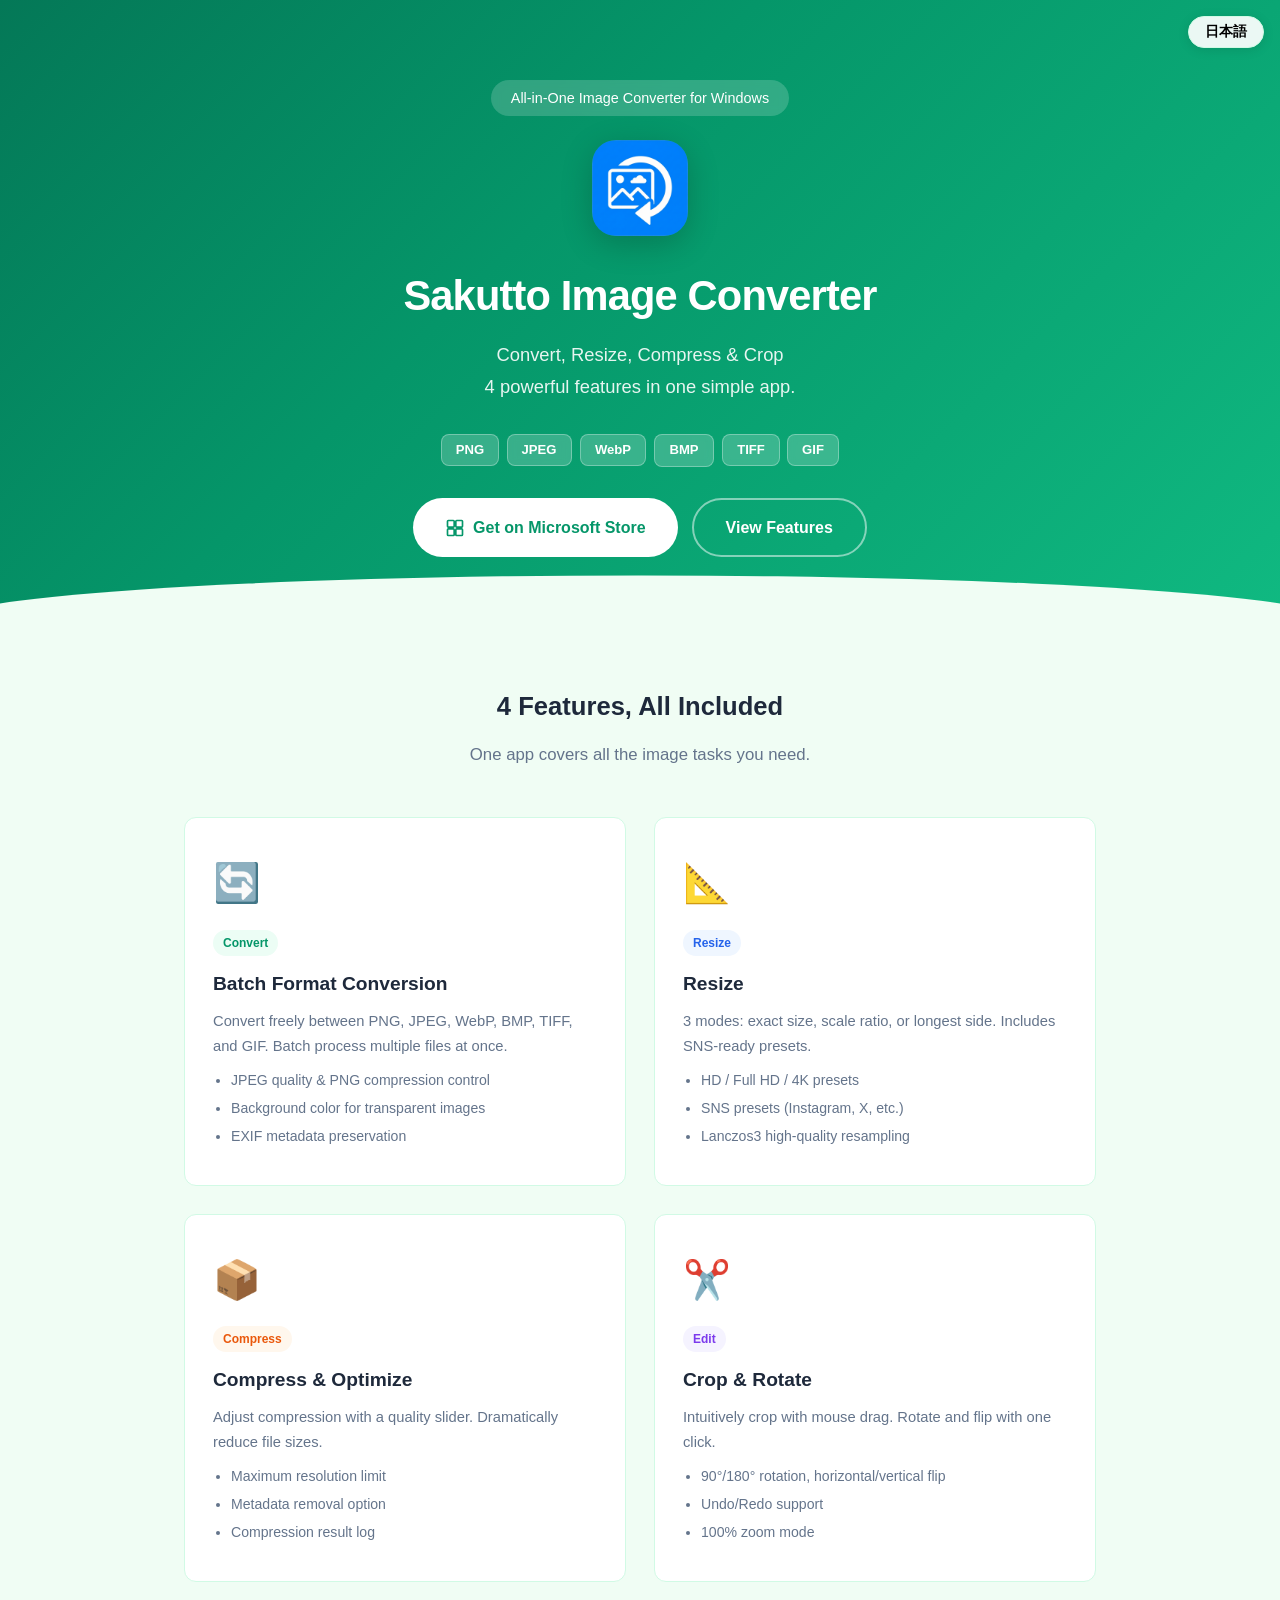
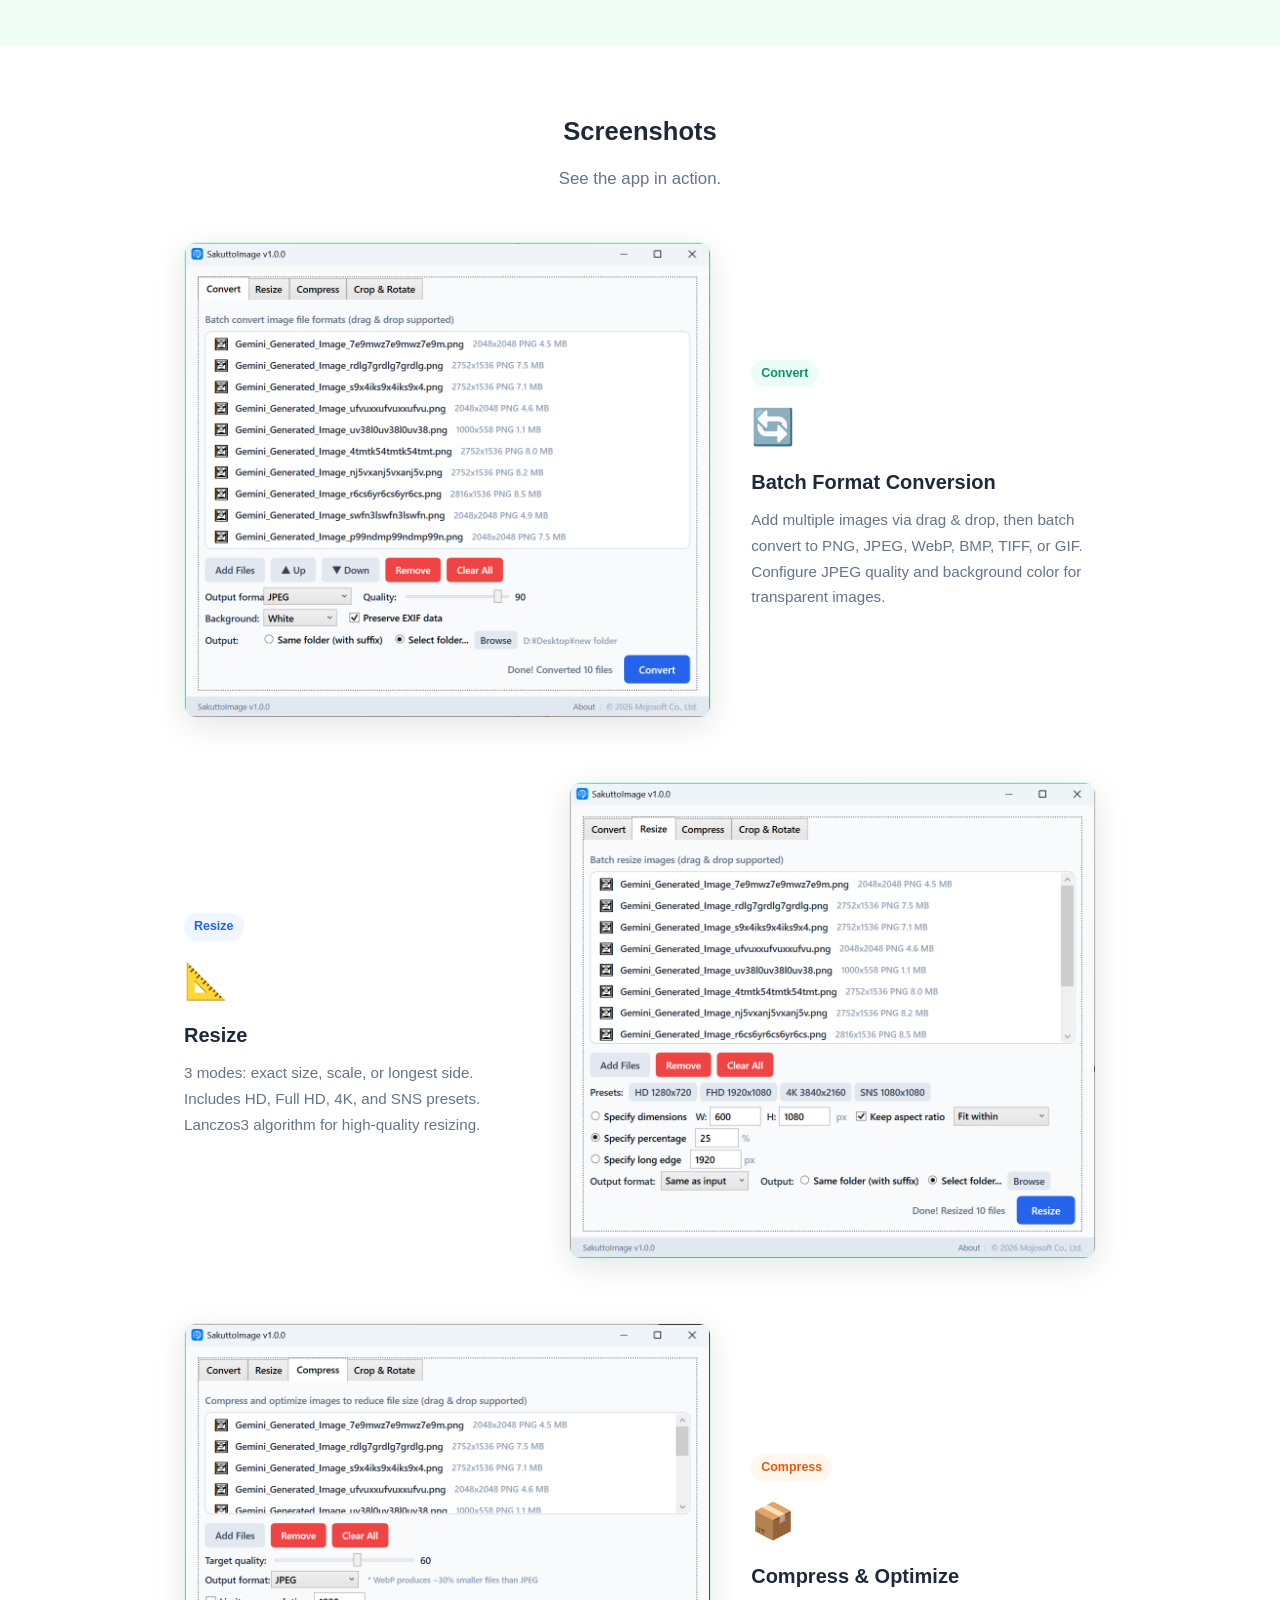
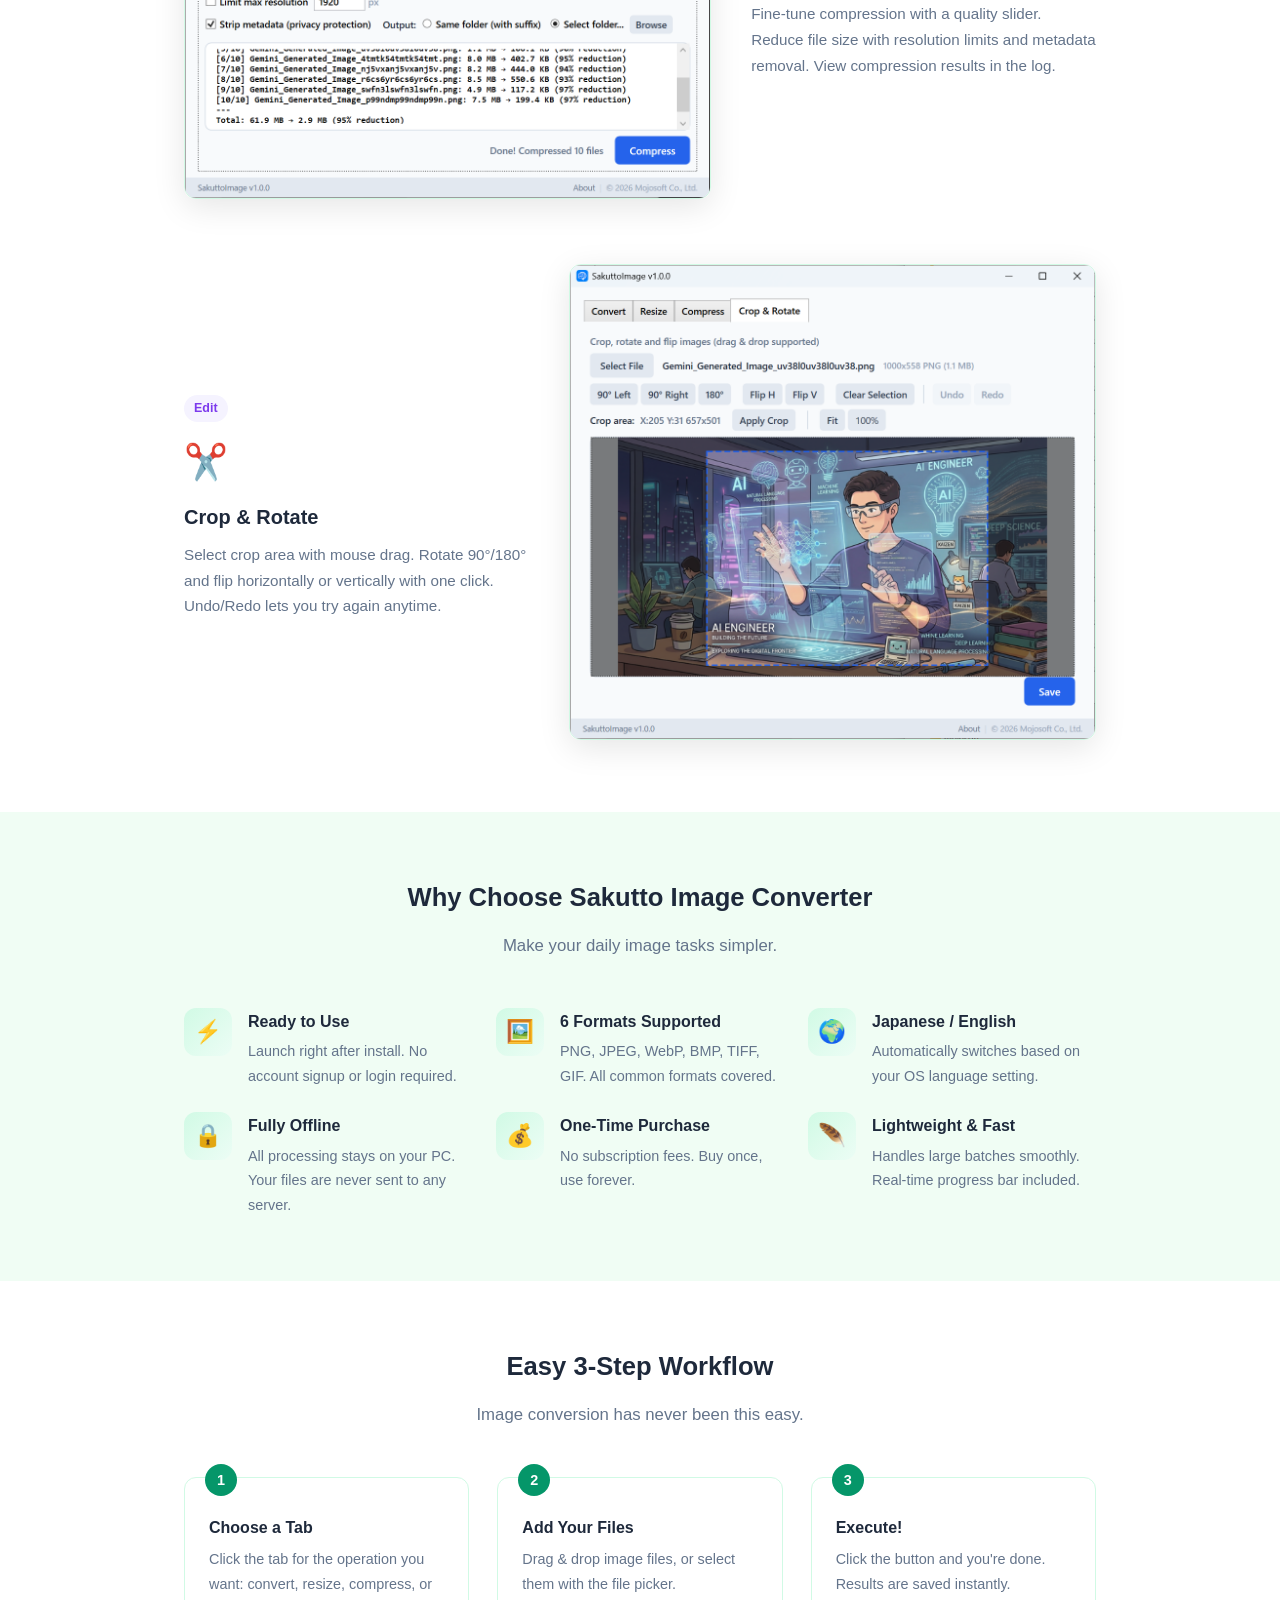
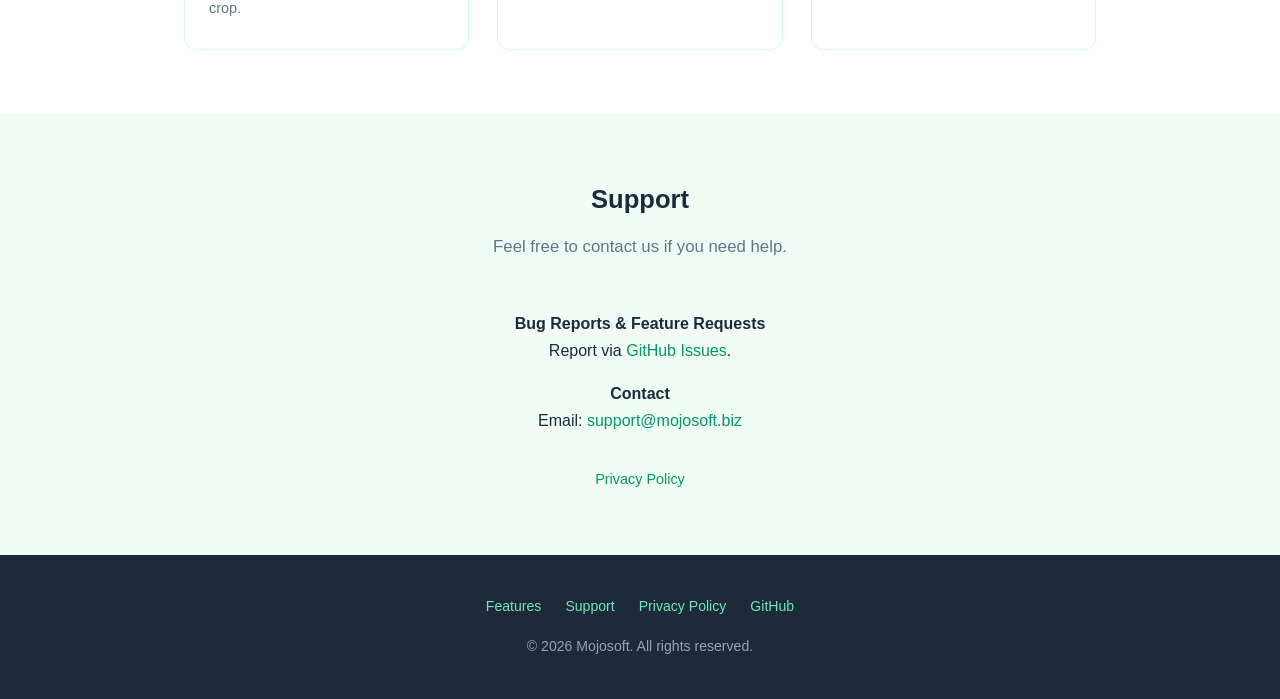
==== index.html @ 3c43a55e "Add English screenshots and language-specific image switching Screenshots now switch between Japanes" ====
<!DOCTYPE html>
<html lang="ja">
<head>
<meta charset="UTF-8">
<meta name="viewport" content="width=device-width, initial-scale=1.0">
<title>さくっと画像変換 - 一括変換・リサイズ・圧縮・切り抜き</title>
<meta name="description" content="画像の一括フォーマット変換・リサイズ・圧縮最適化・切り抜き回転。4つの機能をひとつに。Windows用の画像変換ツール。">
<style>
*{margin:0;padding:0;box-sizing:border-box}
:root{--primary:#059669;--primary-dark:#047857;--accent:#F59E0B;--bg:#F0FDF4;--card:#FFFFFF;--text:#1E293B;--muted:#64748B;--border:#D1FAE5;--radius:12px}
body{font-family:"Segoe UI","Meiryo","Hiragino Sans",sans-serif;background:var(--bg);color:var(--text);line-height:1.7}
a{color:var(--primary);text-decoration:none}
a:hover{text-decoration:underline}

/* Language toggle */
.lang-toggle{position:fixed;top:16px;right:16px;z-index:1000;background:rgba(255,255,255,.92);border:1px solid var(--border);border-radius:999px;padding:6px 16px;font-size:.85rem;font-weight:600;cursor:pointer;box-shadow:0 2px 12px rgba(0,0,0,.1);transition:background .2s}
.lang-toggle:hover{background:#fff;box-shadow:0 4px 16px rgba(0,0,0,.15)}
[data-lang="ja"] .en,[data-lang="en"] .ja{display:none!important}

/* Hero */
.hero{background:linear-gradient(135deg,#047857 0%,#059669 40%,#10B981 100%);color:#fff;padding:80px 24px 64px;text-align:center;position:relative;overflow:hidden}
.hero::after{content:"";position:absolute;bottom:-2px;left:0;right:0;height:48px;background:var(--bg);clip-path:ellipse(55% 100% at 50% 100%)}
.hero-logo{width:96px;height:96px;border-radius:24px;box-shadow:0 8px 32px rgba(0,0,0,.2);margin-bottom:16px}
.hero h1{font-size:2.6rem;font-weight:800;letter-spacing:-.02em;margin-bottom:8px}
.hero .subtitle{font-size:1.15rem;opacity:.9;margin-bottom:32px;font-weight:400}
.hero .tagline{display:inline-block;background:rgba(255,255,255,.18);border-radius:999px;padding:6px 20px;font-size:.9rem;margin-bottom:24px;backdrop-filter:blur(4px)}
.hero .formats{display:flex;gap:8px;justify-content:center;flex-wrap:wrap;margin-bottom:32px}
.hero .format-badge{background:rgba(255,255,255,.2);border:1px solid rgba(255,255,255,.3);border-radius:8px;padding:4px 14px;font-size:.82rem;font-weight:600;backdrop-filter:blur(4px)}
.cta-group{display:flex;gap:14px;justify-content:center;flex-wrap:wrap}
.btn{display:inline-flex;align-items:center;gap:8px;padding:14px 32px;border-radius:999px;font-size:1rem;font-weight:600;transition:transform .15s,box-shadow .15s;cursor:pointer;border:none}
.btn-primary{background:#fff;color:var(--primary)}
.btn-primary:hover{transform:translateY(-2px);box-shadow:0 8px 24px rgba(0,0,0,.18);text-decoration:none}
.btn-outline{background:transparent;color:#fff;border:2px solid rgba(255,255,255,.5)}
.btn-outline:hover{background:rgba(255,255,255,.12);text-decoration:none}

/* Container */
.container{max-width:960px;margin:0 auto;padding:0 24px}

/* Section */
.section{padding:64px 0}
.section-title{font-size:1.6rem;font-weight:700;text-align:center;margin-bottom:12px}
.section-desc{text-align:center;color:var(--muted);margin-bottom:48px;font-size:1.05rem}

/* Feature cards for 4 tabs */
.feature-grid{display:grid;grid-template-columns:repeat(2,1fr);gap:28px}
.feature-card{background:var(--card);border:1px solid var(--border);border-radius:var(--radius);padding:32px 28px;transition:transform .2s,box-shadow .2s}
.feature-card:hover{transform:translateY(-4px);box-shadow:0 12px 40px rgba(5,150,105,.12)}
.feature-card .feature-icon{font-size:2.4rem;margin-bottom:12px;display:block}
.feature-card .feature-tag{display:inline-block;font-size:.75rem;font-weight:600;padding:3px 10px;border-radius:999px;margin-bottom:12px}
.feature-card .feature-tag.convert{background:#ECFDF5;color:#059669}
.feature-card .feature-tag.resize{background:#EFF6FF;color:#2563EB}
.feature-card .feature-tag.compress{background:#FFF7ED;color:#EA580C}
.feature-card .feature-tag.crop{background:#F5F3FF;color:#7C3AED}
.feature-card h3{font-size:1.2rem;margin-bottom:8px;font-weight:700}
.feature-card p{font-size:.92rem;color:var(--muted);line-height:1.7}
.feature-card ul{margin-top:10px;padding-left:18px;font-size:.88rem;color:var(--muted)}
.feature-card ul li{margin-bottom:4px}

/* Feature detail rows (for screenshots) */
.feature-row{display:flex;gap:40px;align-items:center;margin-bottom:56px;flex-wrap:wrap}
.feature-row:last-child{margin-bottom:0}
.feature-row.reverse{flex-direction:row-reverse}
.feature-img{flex:1 1 55%;min-width:280px}
.feature-img img{width:100%;border-radius:var(--radius);box-shadow:0 8px 32px rgba(0,0,0,.10);border:1px solid var(--border);transition:transform .2s,box-shadow .2s}
.feature-img img:hover{transform:scale(1.02);box-shadow:0 12px 40px rgba(0,0,0,.15)}
.feature-info{flex:1 1 35%;min-width:220px}
.feature-info .feature-icon{font-size:2.2rem;margin-bottom:8px;display:block}
.feature-info h3{font-size:1.25rem;margin-bottom:8px;font-weight:700}
.feature-info p{font-size:.95rem;color:var(--muted);line-height:1.7}
.feature-info .feature-tag{display:inline-block;font-size:.78rem;font-weight:600;padding:3px 10px;border-radius:999px;margin-bottom:10px}
.feature-info .feature-tag.convert{background:#ECFDF5;color:#059669}
.feature-info .feature-tag.resize{background:#EFF6FF;color:#2563EB}
.feature-info .feature-tag.compress{background:#FFF7ED;color:#EA580C}
.feature-info .feature-tag.crop{background:#F5F3FF;color:#7C3AED}

/* Points */
.points{display:grid;grid-template-columns:repeat(auto-fit,minmax(260px,1fr));gap:24px;margin-top:40px}
.point{display:flex;gap:16px;align-items:flex-start}
.point-icon{flex-shrink:0;width:48px;height:48px;border-radius:12px;background:linear-gradient(135deg,#D1FAE5,#ECFDF5);display:flex;align-items:center;justify-content:center;font-size:1.4rem}
.point h3{font-size:1rem;margin-bottom:4px}
.point p{font-size:.9rem;color:var(--muted)}

/* Steps */
.steps{display:grid;grid-template-columns:repeat(auto-fit,minmax(240px,1fr));gap:28px;counter-reset:step}
.step{background:var(--card);border:1px solid var(--border);border-radius:var(--radius);padding:28px 24px;position:relative}
.step::before{counter-increment:step;content:counter(step);position:absolute;top:-14px;left:20px;width:32px;height:32px;border-radius:50%;background:var(--primary);color:#fff;font-weight:700;font-size:.9rem;display:flex;align-items:center;justify-content:center}
.step h3{margin-top:8px;font-size:1rem;margin-bottom:6px}
.step p{font-size:.9rem;color:var(--muted)}

/* Footer */
footer{background:#1E293B;color:#CBD5E1;padding:40px 24px;text-align:center;font-size:.88rem}
footer a{color:#6EE7B7}
footer .footer-links{margin-bottom:16px;display:flex;gap:24px;justify-content:center;flex-wrap:wrap}
footer .copyright{opacity:.7;margin-top:8px}

/* Responsive */
@media(max-width:700px){
  .hero h1{font-size:2rem}
  .hero .subtitle{font-size:1rem}
  .hero-logo{width:72px;height:72px;border-radius:18px}
  .feature-grid{grid-template-columns:1fr}
  .feature-row,.feature-row.reverse{flex-direction:column}
  .feature-img{min-width:100%}
  .feature-info{min-width:100%;text-align:center}
  .section{padding:48px 0}
  .feature-row{margin-bottom:40px}
}
</style>
</head>
<body data-lang="ja">

<!-- Language toggle -->
<button class="lang-toggle" onclick="toggleLang()">
  <span class="ja">EN</span>
  <span class="en">&#x65E5;&#x672C;&#x8A9E;</span>
</button>

<!-- Hero -->
<header class="hero">
  <div class="ja"><div class="tagline">Windows &#x7528;&#x753B;&#x50CF;&#x5909;&#x63DB;&#x30C4;&#x30FC;&#x30EB;</div></div>
  <div class="en"><div class="tagline">All-in-One Image Converter for Windows</div></div>
  <img class="hero-logo" src="logo.png" alt="Sakutto Image Converter icon">
  <h1><span class="ja">&#x3055;&#x304F;&#x3063;&#x3068;&#x753B;&#x50CF;&#x5909;&#x63DB;</span><span class="en">Sakutto Image Converter</span></h1>
  <p class="subtitle">
    <span class="ja">&#x4E00;&#x62EC;&#x5909;&#x63DB;&#x30FB;&#x30EA;&#x30B5;&#x30A4;&#x30BA;&#x30FB;&#x5727;&#x7E2E;&#x30FB;&#x5207;&#x308A;&#x629C;&#x304D;<br>4&#x3064;&#x306E;&#x6A5F;&#x80FD;&#x3092;&#x30B7;&#x30F3;&#x30D7;&#x30EB;&#x306A;&#x3072;&#x3068;&#x3064;&#x306E;&#x30A2;&#x30D7;&#x30EA;&#x306B;&#x3002;</span>
    <span class="en">Convert, Resize, Compress &amp; Crop<br>4 powerful features in one simple app.</span>
  </p>
  <div class="formats">
    <span class="format-badge">PNG</span>
    <span class="format-badge">JPEG</span>
    <span class="format-badge">WebP</span>
    <span class="format-badge">BMP</span>
    <span class="format-badge">TIFF</span>
    <span class="format-badge">GIF</span>
  </div>
  <div class="cta-group">
    <a href="https://www.microsoft.com/store/apps/9PN0MSDB37DB" class="btn btn-primary">
      <svg width="20" height="20" viewBox="0 0 24 24" fill="none" stroke="currentColor" stroke-width="2"><rect x="3" y="3" width="8" height="8" rx="1"/><rect x="13" y="3" width="8" height="8" rx="1"/><rect x="3" y="13" width="8" height="8" rx="1"/><rect x="13" y="13" width="8" height="8" rx="1"/></svg>
      <span class="ja">Microsoft Store &#x3067;&#x5165;&#x624B;</span><span class="en">Get on Microsoft Store</span>
    </a>
    <a href="#features" class="btn btn-outline">
      <span class="ja">&#x6A5F;&#x80FD;&#x3092;&#x898B;&#x308B;</span><span class="en">View Features</span>
    </a>
  </div>
</header>

<!-- Feature overview cards -->
<section id="features" class="section">
  <div class="container">
    <h2 class="section-title"><span class="ja">4&#x3064;&#x306E;&#x6A5F;&#x80FD;&#x3001;&#x305C;&#x3093;&#x3076;&#x5165;&#x308A;</span><span class="en">4 Features, All Included</span></h2>
    <p class="section-desc"><span class="ja">&#x753B;&#x50CF;&#x306E;&#x5909;&#x63DB;&#x30FB;&#x52A0;&#x5DE5;&#x304C;&#x3053;&#x306E;&#x30A2;&#x30D7;&#x30EA;&#x3072;&#x3068;&#x3064;&#x3067;&#x5B8C;&#x7D50;&#x3057;&#x307E;&#x3059;&#x3002;</span><span class="en">One app covers all the image tasks you need.</span></p>
    <div class="feature-grid">
      <!-- 1: Batch Convert -->
      <div class="feature-card">
        <span class="feature-icon">&#x1F504;</span>
        <span class="feature-tag convert"><span class="ja">&#x5909;&#x63DB;</span><span class="en">Convert</span></span>
        <h3><span class="ja">&#x4E00;&#x62EC;&#x30D5;&#x30A9;&#x30FC;&#x30DE;&#x30C3;&#x30C8;&#x5909;&#x63DB;</span><span class="en">Batch Format Conversion</span></h3>
        <p><span class="ja">PNG&#x30FBJPEG&#x30FBWebP&#x30FBBMP&#x30FBTIFF&#x30FBGIF&#x9593;&#x3092;&#x81EA;&#x7531;&#x306B;&#x5909;&#x63DB;&#x3002;&#x8907;&#x6570;&#x30D5;&#x30A1;&#x30A4;&#x30EB;&#x3092;&#x307E;&#x3068;&#x3081;&#x3066;&#x4E00;&#x62EC;&#x51E6;&#x7406;&#x3002;</span><span class="en">Convert freely between PNG, JPEG, WebP, BMP, TIFF, and GIF. Batch process multiple files at once.</span></p>
        <ul>
          <li><span class="ja">JPEG&#x54C1;&#x8CEA;&#x30FB;PNG&#x5727;&#x7E2E;&#x7387;&#x6307;&#x5B9A;</span><span class="en">JPEG quality &amp; PNG compression control</span></li>
          <li><span class="ja">&#x900F;&#x904E;&#x80CC;&#x666F;&#x306E;&#x80CC;&#x666F;&#x8272;&#x8A2D;&#x5B9A;</span><span class="en">Background color for transparent images</span></li>
          <li><span class="ja">EXIF&#x30E1;&#x30BF;&#x30C7;&#x30FC;&#x30BF;&#x4FDD;&#x6301;</span><span class="en">EXIF metadata preservation</span></li>
        </ul>
      </div>
      <!-- 2: Resize -->
      <div class="feature-card">
        <span class="feature-icon">&#x1F4D0;</span>
        <span class="feature-tag resize"><span class="ja">&#x30EA;&#x30B5;&#x30A4;&#x30BA;</span><span class="en">Resize</span></span>
        <h3><span class="ja">&#x30EA;&#x30B5;&#x30A4;&#x30BA;</span><span class="en">Resize</span></h3>
        <p><span class="ja">&#x30B5;&#x30A4;&#x30BA;&#x6307;&#x5B9A;&#x30FB;&#x500D;&#x7387;&#x30FB;&#x9577;&#x8FBA;&#x6307;&#x5B9A;&#x306E;3&#x30E2;&#x30FC;&#x30C9;&#x3002;SNS&#x7528;&#x30D7;&#x30EA;&#x30BB;&#x30C3;&#x30C8;&#x3082;&#x642D;&#x8F09;&#x3002;</span><span class="en">3 modes: exact size, scale ratio, or longest side. Includes SNS-ready presets.</span></p>
        <ul>
          <li><span class="ja">HD / Full HD / 4K &#x30D7;&#x30EA;&#x30BB;&#x30C3;&#x30C8;</span><span class="en">HD / Full HD / 4K presets</span></li>
          <li><span class="ja">SNS&#x30D7;&#x30EA;&#x30BB;&#x30C3;&#x30C8;&#xFF08;Instagram&#x30FBX&#x7B49;&#xFF09;</span><span class="en">SNS presets (Instagram, X, etc.)</span></li>
          <li><span class="ja">Lanczos3&#x9AD8;&#x54C1;&#x8CEA;&#x30EA;&#x30B5;&#x30F3;&#x30D7;&#x30EA;&#x30F3;&#x30B0;</span><span class="en">Lanczos3 high-quality resampling</span></li>
        </ul>
      </div>
      <!-- 3: Compress -->
      <div class="feature-card">
        <span class="feature-icon">&#x1F4E6;</span>
        <span class="feature-tag compress"><span class="ja">&#x5727;&#x7E2E;</span><span class="en">Compress</span></span>
        <h3><span class="ja">&#x5727;&#x7E2E;&#x30FB;&#x6700;&#x9069;&#x5316;</span><span class="en">Compress &amp; Optimize</span></h3>
        <p><span class="ja">&#x54C1;&#x8CEA;&#x30B9;&#x30E9;&#x30A4;&#x30C0;&#x30FC;&#x3067;&#x5727;&#x7E2E;&#x7387;&#x3092;&#x8ABF;&#x6574;&#x3002;&#x30D5;&#x30A1;&#x30A4;&#x30EB;&#x30B5;&#x30A4;&#x30BA;&#x3092;&#x5927;&#x5E45;&#x524A;&#x6E1B;&#x3002;</span><span class="en">Adjust compression with a quality slider. Dramatically reduce file sizes.</span></p>
        <ul>
          <li><span class="ja">&#x6700;&#x5927;&#x89E3;&#x50CF;&#x5EA6;&#x5236;&#x9650;</span><span class="en">Maximum resolution limit</span></li>
          <li><span class="ja">&#x30E1;&#x30BF;&#x30C7;&#x30FC;&#x30BF;&#x524A;&#x9664;&#x30AA;&#x30D7;&#x30B7;&#x30E7;&#x30F3;</span><span class="en">Metadata removal option</span></li>
          <li><span class="ja">&#x5727;&#x7E2E;&#x7D50;&#x679C;&#x30ED;&#x30B0;&#x8868;&#x793A;</span><span class="en">Compression result log</span></li>
        </ul>
      </div>
      <!-- 4: Crop & Rotate -->
      <div class="feature-card">
        <span class="feature-icon">&#x2702;&#xFE0F;</span>
        <span class="feature-tag crop"><span class="ja">&#x52A0;&#x5DE5;</span><span class="en">Edit</span></span>
        <h3><span class="ja">&#x5207;&#x308A;&#x629C;&#x304D;&#x30FB;&#x56DE;&#x8EE2;</span><span class="en">Crop &amp; Rotate</span></h3>
        <p><span class="ja">&#x30DE;&#x30A6;&#x30B9;&#x30C9;&#x30E9;&#x30C3;&#x30B0;&#x3067;&#x76F4;&#x611F;&#x7684;&#x306B;&#x5207;&#x308A;&#x629C;&#x304D;&#x3002;&#x56DE;&#x8EE2;&#x30FB;&#x53CD;&#x8EE2;&#x3082;&#x30EF;&#x30F3;&#x30AF;&#x30EA;&#x30C3;&#x30AF;&#x3002;</span><span class="en">Intuitively crop with mouse drag. Rotate and flip with one click.</span></p>
        <ul>
          <li><span class="ja">90&#xB0;/180&#xB0;&#x56DE;&#x8EE2;&#x30FB;&#x6C34;&#x5E73;/&#x5782;&#x76F4;&#x53CD;&#x8EE2;</span><span class="en">90&#xB0;/180&#xB0; rotation, horizontal/vertical flip</span></li>
          <li><span class="ja">&#x5143;&#x306B;&#x623B;&#x305B;&#x308B;Undo/Redo</span><span class="en">Undo/Redo support</span></li>
          <li><span class="ja">100%&#x8868;&#x793A;&#x30E2;&#x30FC;&#x30C9;&#x5BFE;&#x5FDC;</span><span class="en">100% zoom mode</span></li>
        </ul>
      </div>
    </div>
  </div>
</section>

<!-- Screenshots -->
<section class="section" style="background:#fff">
  <div class="container">
    <h2 class="section-title"><span class="ja">&#x30B9;&#x30AF;&#x30EA;&#x30FC;&#x30F3;&#x30B7;&#x30E7;&#x30C3;&#x30C8;</span><span class="en">Screenshots</span></h2>
    <p class="section-desc"><span class="ja">&#x5B9F;&#x969B;&#x306E;&#x30A2;&#x30D7;&#x30EA;&#x306E;&#x753B;&#x9762;&#x3092;&#x3054;&#x89A7;&#x304F;&#x3060;&#x3055;&#x3044;&#x3002;</span><span class="en">See the app in action.</span></p>

    <!-- 1: Convert -->
    <div class="feature-row">
      <div class="feature-img">
        <img class="ja" src="ic_ss1.png" alt="一括変換の画面" loading="lazy">
        <img class="en" src="ic_en1.png" alt="Batch Convert" loading="lazy">
      </div>
      <div class="feature-info">
        <span class="feature-tag convert"><span class="ja">&#x5909;&#x63DB;</span><span class="en">Convert</span></span>
        <span class="feature-icon">&#x1F504;</span>
        <h3><span class="ja">&#x4E00;&#x62EC;&#x30D5;&#x30A9;&#x30FC;&#x30DE;&#x30C3;&#x30C8;&#x5909;&#x63DB;</span><span class="en">Batch Format Conversion</span></h3>
        <p><span class="ja">&#x8907;&#x6570;&#x306E;&#x753B;&#x50CF;&#x3092;&#x30C9;&#x30E9;&#x30C3;&#x30B0;&amp;&#x30C9;&#x30ED;&#x30C3;&#x30D7;&#x3067;&#x8FFD;&#x52A0;&#x3057;&#x3001;PNG&#x30FBJPEG&#x30FBWebP&#x30FBBMP&#x30FBTIFF&#x30FBGIF&#x306E;&#x3044;&#x305A;&#x308C;&#x304B;&#x306B;&#x4E00;&#x62EC;&#x5909;&#x63DB;&#x3002;JPEG&#x54C1;&#x8CEA;&#x3084;&#x900F;&#x904E;&#x80CC;&#x666F;&#x8272;&#x3082;&#x8A2D;&#x5B9A;&#x53EF;&#x80FD;&#x3002;</span><span class="en">Add multiple images via drag &amp; drop, then batch convert to PNG, JPEG, WebP, BMP, TIFF, or GIF. Configure JPEG quality and background color for transparent images.</span></p>
      </div>
    </div>

    <!-- 2: Resize -->
    <div class="feature-row reverse">
      <div class="feature-img">
        <img class="ja" src="ic_ss2.png" alt="リサイズの画面" loading="lazy">
        <img class="en" src="ic_en2.png" alt="Resize" loading="lazy">
      </div>
      <div class="feature-info">
        <span class="feature-tag resize"><span class="ja">&#x30EA;&#x30B5;&#x30A4;&#x30BA;</span><span class="en">Resize</span></span>
        <span class="feature-icon">&#x1F4D0;</span>
        <h3><span class="ja">&#x30EA;&#x30B5;&#x30A4;&#x30BA;</span><span class="en">Resize</span></h3>
        <p><span class="ja">&#x30B5;&#x30A4;&#x30BA;&#x6307;&#x5B9A;&#x30FB;&#x500D;&#x7387;&#x30FB;&#x9577;&#x8FBA;&#x6307;&#x5B9A;&#x306E;3&#x30E2;&#x30FC;&#x30C9;&#x3002;HD&#x30FBFull HD&#x30FB;4K&#x3084;SNS&#x5411;&#x3051;&#x30D7;&#x30EA;&#x30BB;&#x30C3;&#x30C8;&#x3082;&#x642D;&#x8F09;&#x3002;Lanczos3&#x30A2;&#x30EB;&#x30B4;&#x30EA;&#x30BA;&#x30E0;&#x3067;&#x9AD8;&#x54C1;&#x8CEA;&#x306A;&#x30EA;&#x30B5;&#x30A4;&#x30BA;&#x3002;</span><span class="en">3 modes: exact size, scale, or longest side. Includes HD, Full HD, 4K, and SNS presets. Lanczos3 algorithm for high-quality resizing.</span></p>
      </div>
    </div>

    <!-- 3: Compress -->
    <div class="feature-row">
      <div class="feature-img">
        <img class="ja" src="ic_ss3.png" alt="圧縮・最適化の画面" loading="lazy">
        <img class="en" src="ic_en3.png" alt="Compress &amp; Optimize" loading="lazy">
      </div>
      <div class="feature-info">
        <span class="feature-tag compress"><span class="ja">&#x5727;&#x7E2E;</span><span class="en">Compress</span></span>
        <span class="feature-icon">&#x1F4E6;</span>
        <h3><span class="ja">&#x5727;&#x7E2E;&#x30FB;&#x6700;&#x9069;&#x5316;</span><span class="en">Compress &amp; Optimize</span></h3>
        <p><span class="ja">&#x54C1;&#x8CEA;&#x30B9;&#x30E9;&#x30A4;&#x30C0;&#x30FC;&#x3067;&#x5727;&#x7E2E;&#x7387;&#x3092;&#x5FAE;&#x8ABF;&#x6574;&#x3002;&#x6700;&#x5927;&#x89E3;&#x50CF;&#x5EA6;&#x5236;&#x9650;&#x3084;&#x30E1;&#x30BF;&#x30C7;&#x30FC;&#x30BF;&#x524A;&#x9664;&#x3067;&#x30D5;&#x30A1;&#x30A4;&#x30EB;&#x30B5;&#x30A4;&#x30BA;&#x3092;&#x5927;&#x5E45;&#x524A;&#x6E1B;&#x3002;&#x5727;&#x7E2E;&#x7D50;&#x679C;&#x3082;&#x30ED;&#x30B0;&#x3067;&#x78BA;&#x8A8D;&#x3002;</span><span class="en">Fine-tune compression with a quality slider. Reduce file size with resolution limits and metadata removal. View compression results in the log.</span></p>
      </div>
    </div>

    <!-- 4: Crop & Rotate -->
    <div class="feature-row reverse">
      <div class="feature-img">
        <img class="ja" src="ic_ss4.png" alt="切り抜き・回転の画面" loading="lazy">
        <img class="en" src="ic_en4.png" alt="Crop &amp; Rotate" loading="lazy">
      </div>
      <div class="feature-info">
        <span class="feature-tag crop"><span class="ja">&#x52A0;&#x5DE5;</span><span class="en">Edit</span></span>
        <span class="feature-icon">&#x2702;&#xFE0F;</span>
        <h3><span class="ja">&#x5207;&#x308A;&#x629C;&#x304D;&#x30FB;&#x56DE;&#x8EE2;</span><span class="en">Crop &amp; Rotate</span></h3>
        <p><span class="ja">&#x30DE;&#x30A6;&#x30B9;&#x30C9;&#x30E9;&#x30C3;&#x30B0;&#x3067;&#x5207;&#x308A;&#x629C;&#x304D;&#x7BC4;&#x56F2;&#x3092;&#x9078;&#x629E;&#x3002;90&#xB0;/180&#xB0;&#x56DE;&#x8EE2;&#x3001;&#x6C34;&#x5E73;&#x30FB;&#x5782;&#x76F4;&#x53CD;&#x8EE2;&#x3082;&#x30EF;&#x30F3;&#x30AF;&#x30EA;&#x30C3;&#x30AF;&#x3002;Undo/Redo&#x3067;&#x4F55;&#x5EA6;&#x3067;&#x3082;&#x3084;&#x308A;&#x76F4;&#x305B;&#x307E;&#x3059;&#x3002;</span><span class="en">Select crop area with mouse drag. Rotate 90&#xB0;/180&#xB0; and flip horizontally or vertically with one click. Undo/Redo lets you try again anytime.</span></p>
      </div>
    </div>
  </div>
</section>

<!-- Why choose -->
<section class="section">
  <div class="container">
    <h2 class="section-title"><span class="ja">&#x9078;&#x3070;&#x308C;&#x308B;&#x7406;&#x7531;</span><span class="en">Why Choose Sakutto Image Converter</span></h2>
    <p class="section-desc"><span class="ja">&#x65E5;&#x5E38;&#x306E;&#x753B;&#x50CF;&#x4F5C;&#x696D;&#x3092;&#x3001;&#x3082;&#x3063;&#x3068;&#x30B7;&#x30F3;&#x30D7;&#x30EB;&#x306B;&#x3002;</span><span class="en">Make your daily image tasks simpler.</span></p>
    <div class="points">
      <div class="point">
        <div class="point-icon">&#x26A1;</div>
        <div>
          <h3><span class="ja">&#x3059;&#x3050;&#x4F7F;&#x3048;&#x308B;</span><span class="en">Ready to Use</span></h3>
          <p><span class="ja">&#x30A4;&#x30F3;&#x30B9;&#x30C8;&#x30FC;&#x30EB;&#x3057;&#x305F;&#x3089;&#x3059;&#x3050;&#x8D77;&#x52D5;&#x3002;&#x30A2;&#x30AB;&#x30A6;&#x30F3;&#x30C8;&#x767B;&#x9332;&#x3082;&#x30ED;&#x30B0;&#x30A4;&#x30F3;&#x3082;&#x4E0D;&#x8981;&#x3067;&#x3059;&#x3002;</span><span class="en">Launch right after install. No account signup or login required.</span></p>
        </div>
      </div>
      <div class="point">
        <div class="point-icon">&#x1F5BC;&#xFE0F;</div>
        <div>
          <h3><span class="ja">6&#x30D5;&#x30A9;&#x30FC;&#x30DE;&#x30C3;&#x30C8;&#x5BFE;&#x5FDC;</span><span class="en">6 Formats Supported</span></h3>
          <p><span class="ja">PNG&#x30FBJPEG&#x30FBWebP&#x30FBBMP&#x30FBTIFF&#x30FBGIF&#x3002;&#x3088;&#x304F;&#x4F7F;&#x3046;&#x5F62;&#x5F0F;&#x3092;&#x3059;&#x3079;&#x3066;&#x30AB;&#x30D0;&#x30FC;&#x3002;</span><span class="en">PNG, JPEG, WebP, BMP, TIFF, GIF. All common formats covered.</span></p>
        </div>
      </div>
      <div class="point">
        <div class="point-icon">&#x1F30D;</div>
        <div>
          <h3><span class="ja">&#x65E5;&#x672C;&#x8A9E;/&#x82F1;&#x8A9E;&#x5BFE;&#x5FDC;</span><span class="en">Japanese / English</span></h3>
          <p><span class="ja">OS&#x306E;&#x8A00;&#x8A9E;&#x8A2D;&#x5B9A;&#x306B;&#x5408;&#x308F;&#x305B;&#x3066;&#x81EA;&#x52D5;&#x3067;&#x5207;&#x308A;&#x66FF;&#x308F;&#x308A;&#x307E;&#x3059;&#x3002;</span><span class="en">Automatically switches based on your OS language setting.</span></p>
        </div>
      </div>
      <div class="point">
        <div class="point-icon">&#x1F512;</div>
        <div>
          <h3><span class="ja">&#x5B8C;&#x5168;&#x30AA;&#x30D5;&#x30E9;&#x30A4;&#x30F3;</span><span class="en">Fully Offline</span></h3>
          <p><span class="ja">&#x3059;&#x3079;&#x3066;&#x306E;&#x51E6;&#x7406;&#x306F;PC&#x4E0A;&#x3067;&#x5B8C;&#x7D50;&#x3002;&#x30D5;&#x30A1;&#x30A4;&#x30EB;&#x304C;&#x5916;&#x90E8;&#x306B;&#x9001;&#x4FE1;&#x3055;&#x308C;&#x308B;&#x3053;&#x3068;&#x306F;&#x3042;&#x308A;&#x307E;&#x305B;&#x3093;&#x3002;</span><span class="en">All processing stays on your PC. Your files are never sent to any server.</span></p>
        </div>
      </div>
      <div class="point">
        <div class="point-icon">&#x1F4B0;</div>
        <div>
          <h3><span class="ja">&#x8CB7;&#x3044;&#x5207;&#x308A;</span><span class="en">One-Time Purchase</span></h3>
          <p><span class="ja">&#x6708;&#x984D;&#x8AB2;&#x91D1;&#x306A;&#x3057;&#x3002;&#x4E00;&#x5EA6;&#x8CFC;&#x5165;&#x3059;&#x308C;&#x3070;&#x305A;&#x3063;&#x3068;&#x4F7F;&#x3048;&#x307E;&#x3059;&#x3002;</span><span class="en">No subscription fees. Buy once, use forever.</span></p>
        </div>
      </div>
      <div class="point">
        <div class="point-icon">&#x1FAB6;</div>
        <div>
          <h3><span class="ja">&#x8EFD;&#x91CF;&amp;&#x9AD8;&#x901F;</span><span class="en">Lightweight &amp; Fast</span></h3>
          <p><span class="ja">&#x5927;&#x91CF;&#x306E;&#x753B;&#x50CF;&#x3082;&#x30B5;&#x30AF;&#x30B5;&#x30AF;&#x51E6;&#x7406;&#x3002;&#x9032;&#x6357;&#x30D0;&#x30FC;&#x3067;&#x30EA;&#x30A2;&#x30EB;&#x30BF;&#x30A4;&#x30E0;&#x306B;&#x78BA;&#x8A8D;&#x3002;</span><span class="en">Handles large batches smoothly. Real-time progress bar included.</span></p>
        </div>
      </div>
    </div>
  </div>
</section>

<!-- How to use -->
<section class="section" style="background:#fff">
  <div class="container">
    <h2 class="section-title"><span class="ja">&#x4F7F;&#x3044;&#x65B9;&#x306F;&#x304B;&#x3093;&#x305F;&#x3093; 3&#x30B9;&#x30C6;&#x30C3;&#x30D7;</span><span class="en">Easy 3-Step Workflow</span></h2>
    <p class="section-desc"><span class="ja">&#x753B;&#x50CF;&#x5909;&#x63DB;&#x304C;&#x3053;&#x3093;&#x306A;&#x306B;&#x30E9;&#x30AF;&#x306B;&#x306A;&#x308A;&#x307E;&#x3059;&#x3002;</span><span class="en">Image conversion has never been this easy.</span></p>
    <div class="steps">
      <div class="step">
        <h3><span class="ja">&#x30BF;&#x30D6;&#x3092;&#x9078;&#x3076;</span><span class="en">Choose a Tab</span></h3>
        <p><span class="ja">&#x5909;&#x63DB;&#x30FB;&#x30EA;&#x30B5;&#x30A4;&#x30BA;&#x30FB;&#x5727;&#x7E2E;&#x30FB;&#x5207;&#x308A;&#x629C;&#x304D;&#x304B;&#x3089;&#x3001;&#x3084;&#x308A;&#x305F;&#x3044;&#x64CD;&#x4F5C;&#x3092;&#x30AF;&#x30EA;&#x30C3;&#x30AF;&#x3002;</span><span class="en">Click the tab for the operation you want: convert, resize, compress, or crop.</span></p>
      </div>
      <div class="step">
        <h3><span class="ja">&#x30D5;&#x30A1;&#x30A4;&#x30EB;&#x3092;&#x5165;&#x308C;&#x308B;</span><span class="en">Add Your Files</span></h3>
        <p><span class="ja">&#x753B;&#x50CF;&#x30D5;&#x30A1;&#x30A4;&#x30EB;&#x3092;&#x30C9;&#x30E9;&#x30C3;&#x30B0;&amp;&#x30C9;&#x30ED;&#x30C3;&#x30D7;&#x3001;&#x307E;&#x305F;&#x306F;&#x30DC;&#x30BF;&#x30F3;&#x3067;&#x9078;&#x629E;&#x3002;</span><span class="en">Drag &amp; drop image files, or select them with the file picker.</span></p>
      </div>
      <div class="step">
        <h3><span class="ja">&#x5B9F;&#x884C;&#xFF01;</span><span class="en">Execute!</span></h3>
        <p><span class="ja">&#x30DC;&#x30BF;&#x30F3;&#x3092;&#x30AF;&#x30EA;&#x30C3;&#x30AF;&#x3059;&#x308B;&#x3060;&#x3051;&#x3002;&#x51E6;&#x7406;&#x7D50;&#x679C;&#x306F;&#x3059;&#x3050;&#x306B;&#x4FDD;&#x5B58;&#x3055;&#x308C;&#x307E;&#x3059;&#x3002;</span><span class="en">Click the button and you're done. Results are saved instantly.</span></p>
      </div>
    </div>
  </div>
</section>

<!-- Support -->
<section id="support" class="section">
  <div class="container">
    <h2 class="section-title"><span class="ja">&#x30B5;&#x30DD;&#x30FC;&#x30C8;</span><span class="en">Support</span></h2>
    <p class="section-desc"><span class="ja">&#x304A;&#x56F0;&#x308A;&#x306E;&#x969B;&#x306F;&#x304A;&#x6C17;&#x8EFD;&#x306B;&#x304A;&#x554F;&#x3044;&#x5408;&#x308F;&#x305B;&#x304F;&#x3060;&#x3055;&#x3044;&#x3002;</span><span class="en">Feel free to contact us if you need help.</span></p>
    <div style="max-width:560px;margin:0 auto;text-align:center">
      <p style="margin-bottom:16px">
        <strong><span class="ja">&#x4E0D;&#x5177;&#x5408;&#x306E;&#x5831;&#x544A;&#x30FB;&#x6A5F;&#x80FD;&#x306E;&#x30EA;&#x30AF;&#x30A8;&#x30B9;&#x30C8;</span><span class="en">Bug Reports &amp; Feature Requests</span></strong><br>
        <span class="ja"><a href="https://github.com/mojosoftjp/sakutto-imageconverter/issues">GitHub Issues</a> &#x304B;&#x3089;&#x3054;&#x5831;&#x544A;&#x3044;&#x305F;&#x3060;&#x3051;&#x307E;&#x3059;&#x3002;</span>
        <span class="en">Report via <a href="https://github.com/mojosoftjp/sakutto-imageconverter/issues">GitHub Issues</a>.</span>
      </p>
      <p style="margin-bottom:16px">
        <strong><span class="ja">&#x304A;&#x554F;&#x3044;&#x5408;&#x308F;&#x305B;</span><span class="en">Contact</span></strong><br>
        Email: <a href="mailto:support@mojosoft.biz">support@mojosoft.biz</a>
      </p>
      <p style="color:var(--muted);font-size:.9rem;margin-top:32px">
        <a href="privacy.html"><span class="ja">&#x30D7;&#x30E9;&#x30A4;&#x30D0;&#x30B7;&#x30FC;&#x30DD;&#x30EA;&#x30B7;&#x30FC;</span><span class="en">Privacy Policy</span></a>
      </p>
    </div>
  </div>
</section>

<!-- Footer -->
<footer>
  <div class="footer-links">
    <a href="#features"><span class="ja">&#x6A5F;&#x80FD;</span><span class="en">Features</span></a>
    <a href="#support"><span class="ja">&#x30B5;&#x30DD;&#x30FC;&#x30C8;</span><span class="en">Support</span></a>
    <a href="privacy.html"><span class="ja">&#x30D7;&#x30E9;&#x30A4;&#x30D0;&#x30B7;&#x30FC;&#x30DD;&#x30EA;&#x30B7;&#x30FC;</span><span class="en">Privacy Policy</span></a>
    <a href="https://github.com/mojosoftjp/sakutto-imageconverter">GitHub</a>
  </div>
  <div class="copyright">&copy; 2026 Mojosoft. All rights reserved.</div>
</footer>

<script>
function setLang(lang) {
  document.body.setAttribute('data-lang', lang);
  document.documentElement.lang = lang === 'ja' ? 'ja' : 'en';
  document.title = lang === 'ja'
    ? 'さくっと画像変換 - 一括変換・リサイズ・圧縮・切り抜き'
    : 'Sakutto Image Converter - Convert, Resize, Compress & Crop';
  localStorage.setItem('sakutto-img-lang', lang);
}
function toggleLang() {
  var cur = document.body.getAttribute('data-lang');
  setLang(cur === 'ja' ? 'en' : 'ja');
}
(function() {
  var saved = localStorage.getItem('sakutto-img-lang');
  if (saved) { setLang(saved); return; }
  var browserLang = (navigator.language || navigator.userLanguage || '').toLowerCase();
  setLang(browserLang.startsWith('ja') ? 'ja' : 'en');
})();
</script>

</body>
</html>
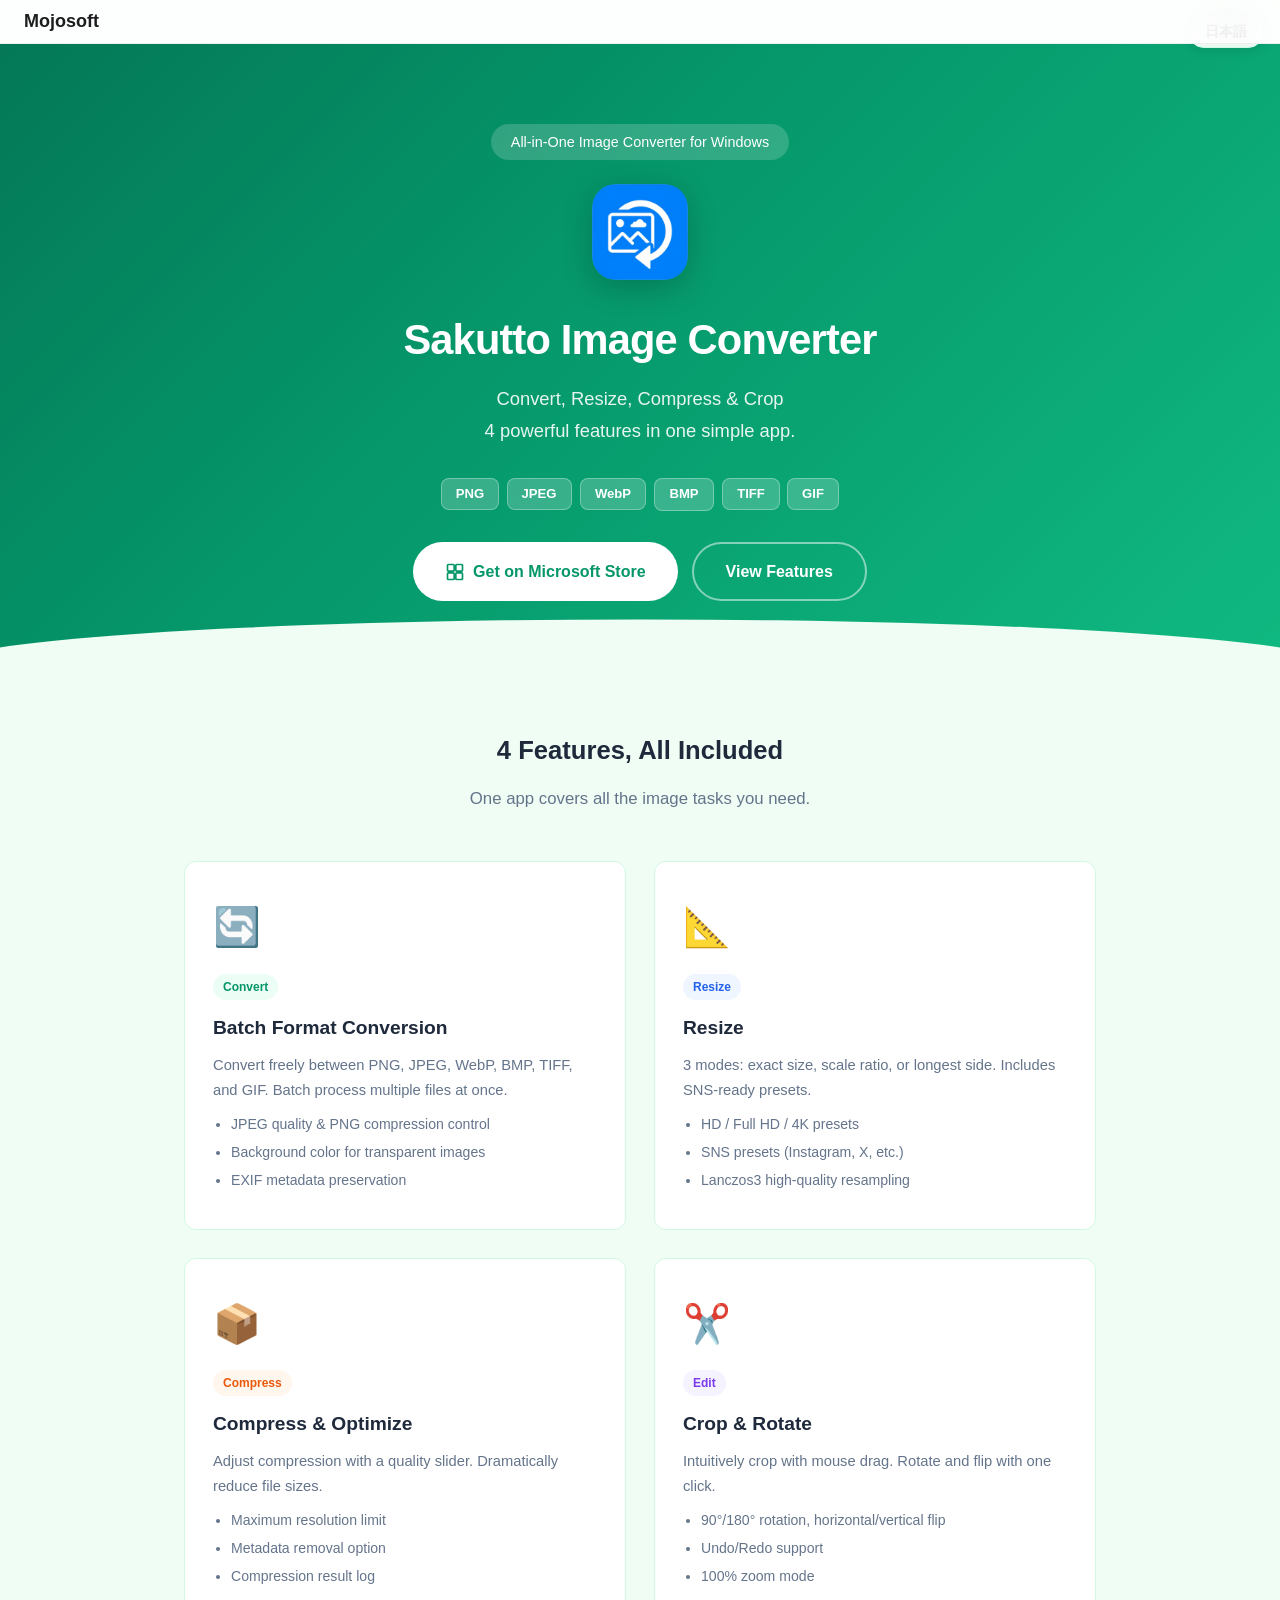
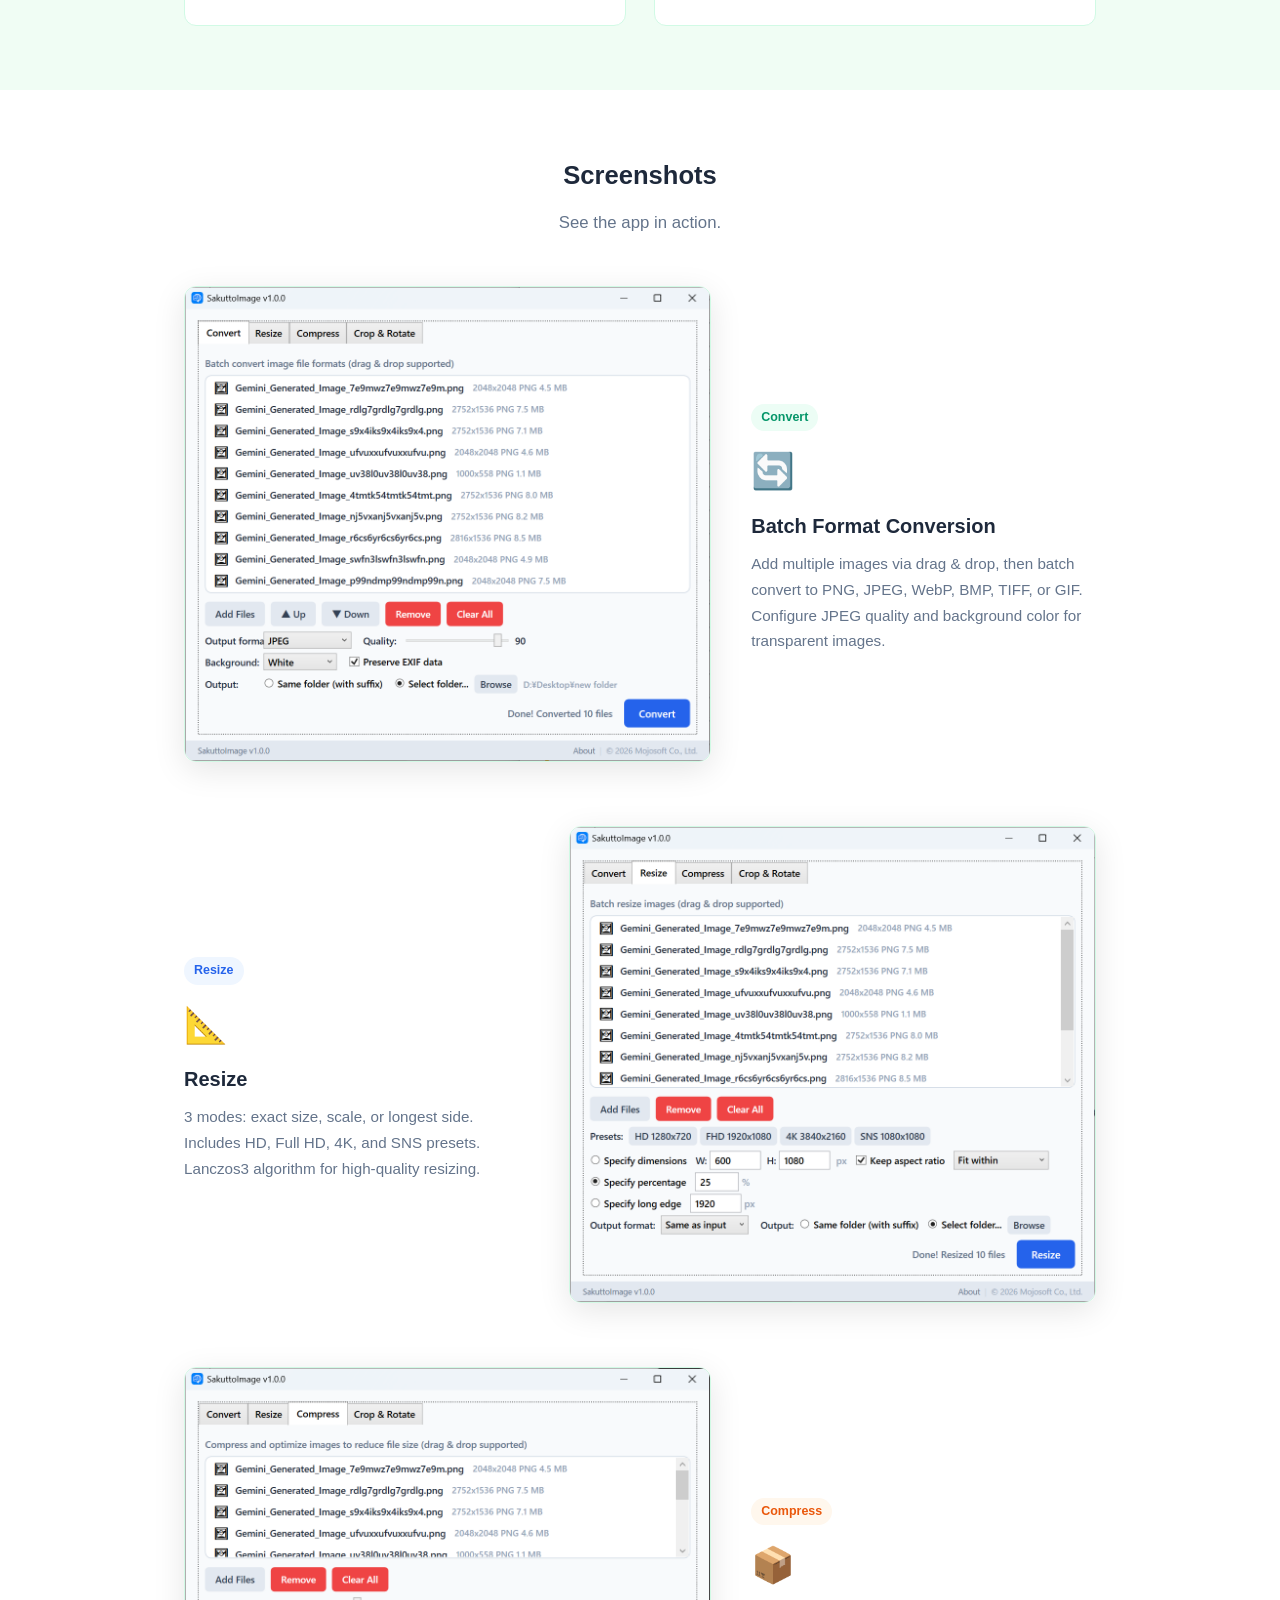
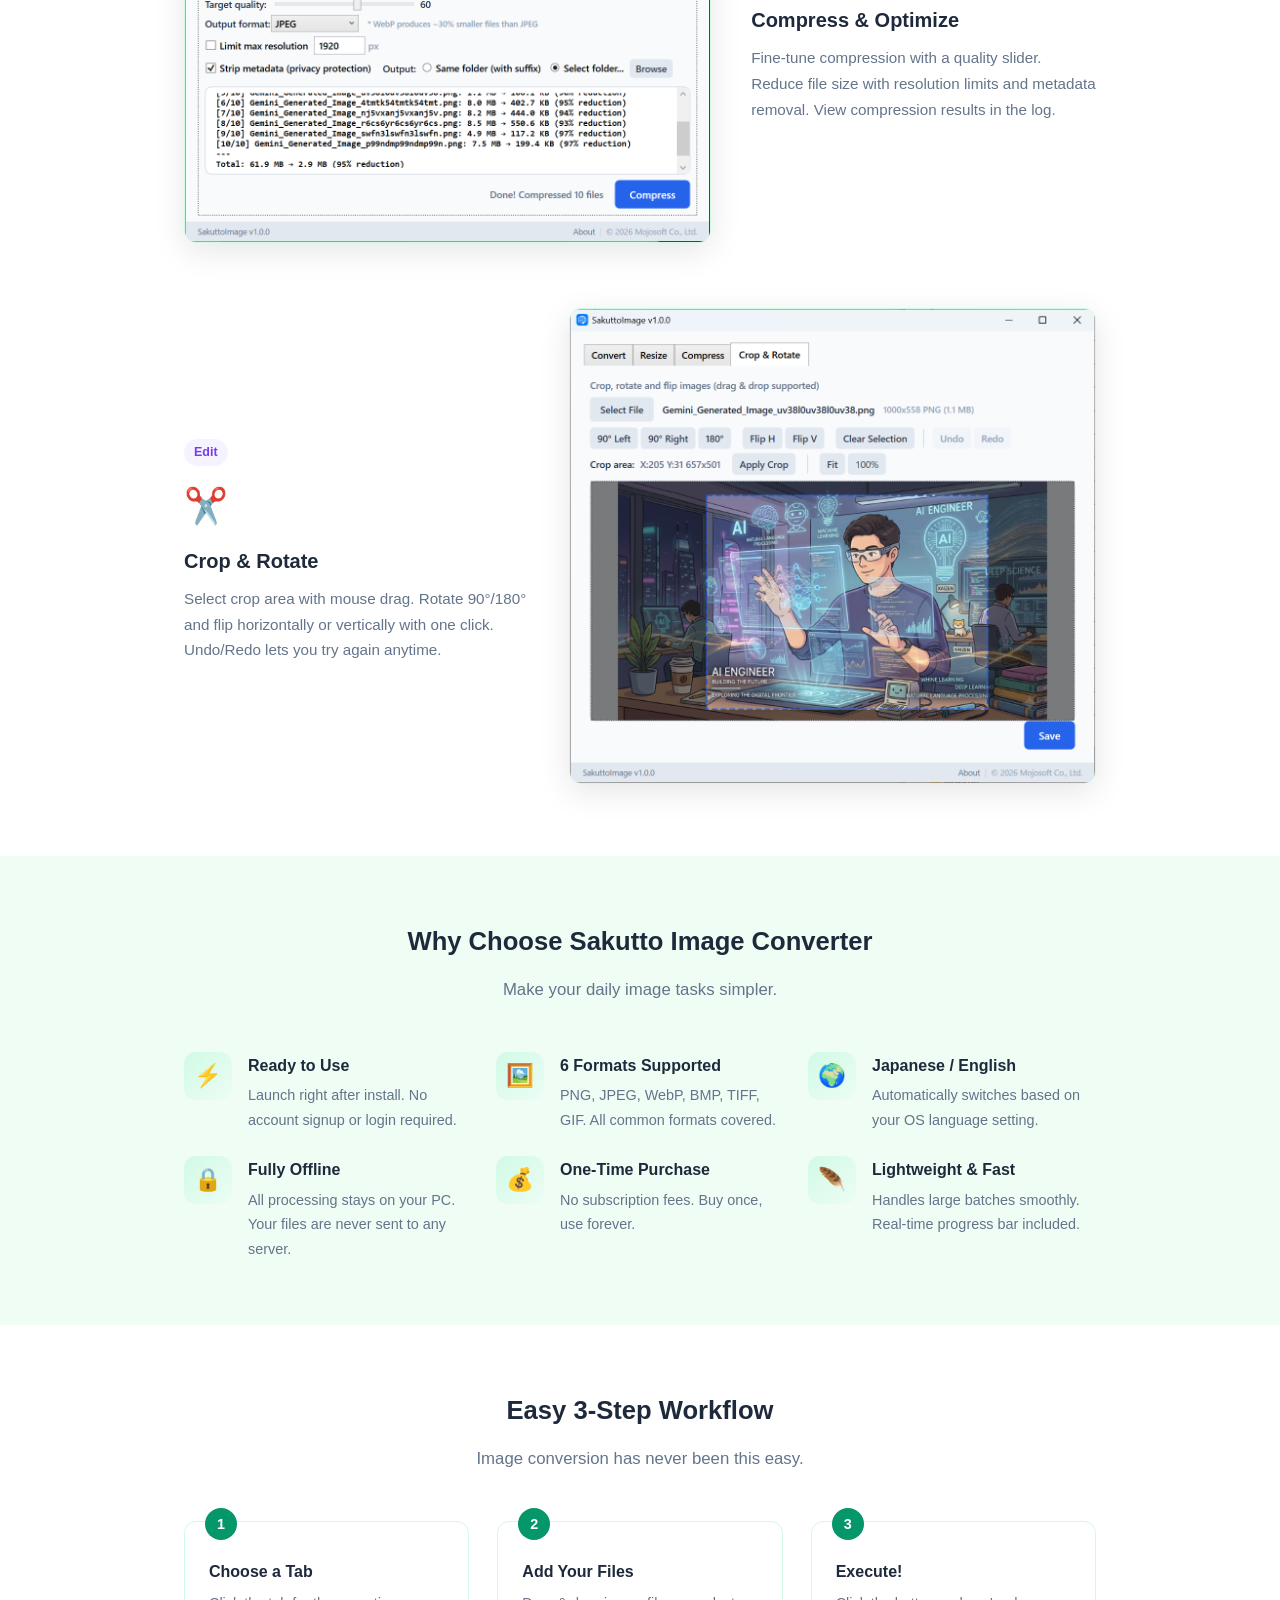
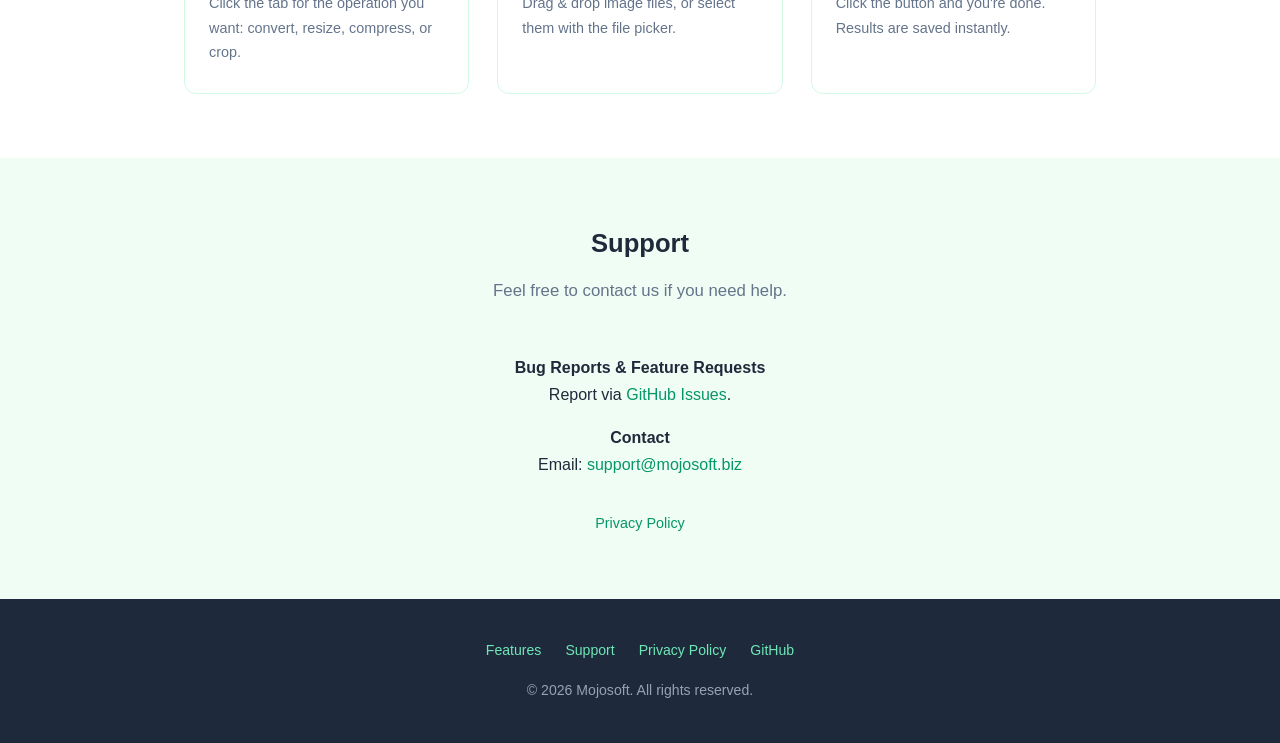
==== commit b0f59fd3: "Add Mojosoft header navigation bar Co-Authored-By: Claude Opus 4.6 <noreply@anthropic.com>" ====
--- a/index.html
+++ b/index.html
@@ -108,6 +108,12 @@
 </style>
 </head>
 <body data-lang="ja">
+
+<!-- Mojosoft Header -->
+<nav style="position:fixed;top:0;left:0;right:0;z-index:9999;background:rgba(255,255,255,.85);backdrop-filter:saturate(180%) blur(20px);-webkit-backdrop-filter:saturate(180%) blur(20px);border-bottom:1px solid rgba(0,0,0,.06);height:44px;display:flex;align-items:center;padding:0 24px;">
+  <a href="https://mojosoft.biz/" style="font-size:18px;font-weight:700;color:#1D1D1F;text-decoration:none;font-family:'Noto Sans JP',sans-serif;">Mojosoft</a>
+</nav>
+<div style="height:44px;"></div>
 
 <!-- Language toggle -->
 <button class="lang-toggle" onclick="toggleLang()">
@@ -134,7 +140,7 @@
     <span class="format-badge">GIF</span>
   </div>
   <div class="cta-group">
-    <a href="https://www.microsoft.com/store/apps/9PN0MSDB37DB" class="btn btn-primary">
+    <a href="https://apps.microsoft.com/detail/9PN0MSDB37DB" class="btn btn-primary">
       <svg width="20" height="20" viewBox="0 0 24 24" fill="none" stroke="currentColor" stroke-width="2"><rect x="3" y="3" width="8" height="8" rx="1"/><rect x="13" y="3" width="8" height="8" rx="1"/><rect x="3" y="13" width="8" height="8" rx="1"/><rect x="13" y="13" width="8" height="8" rx="1"/></svg>
       <span class="ja">Microsoft Store &#x3067;&#x5165;&#x624B;</span><span class="en">Get on Microsoft Store</span>
     </a>
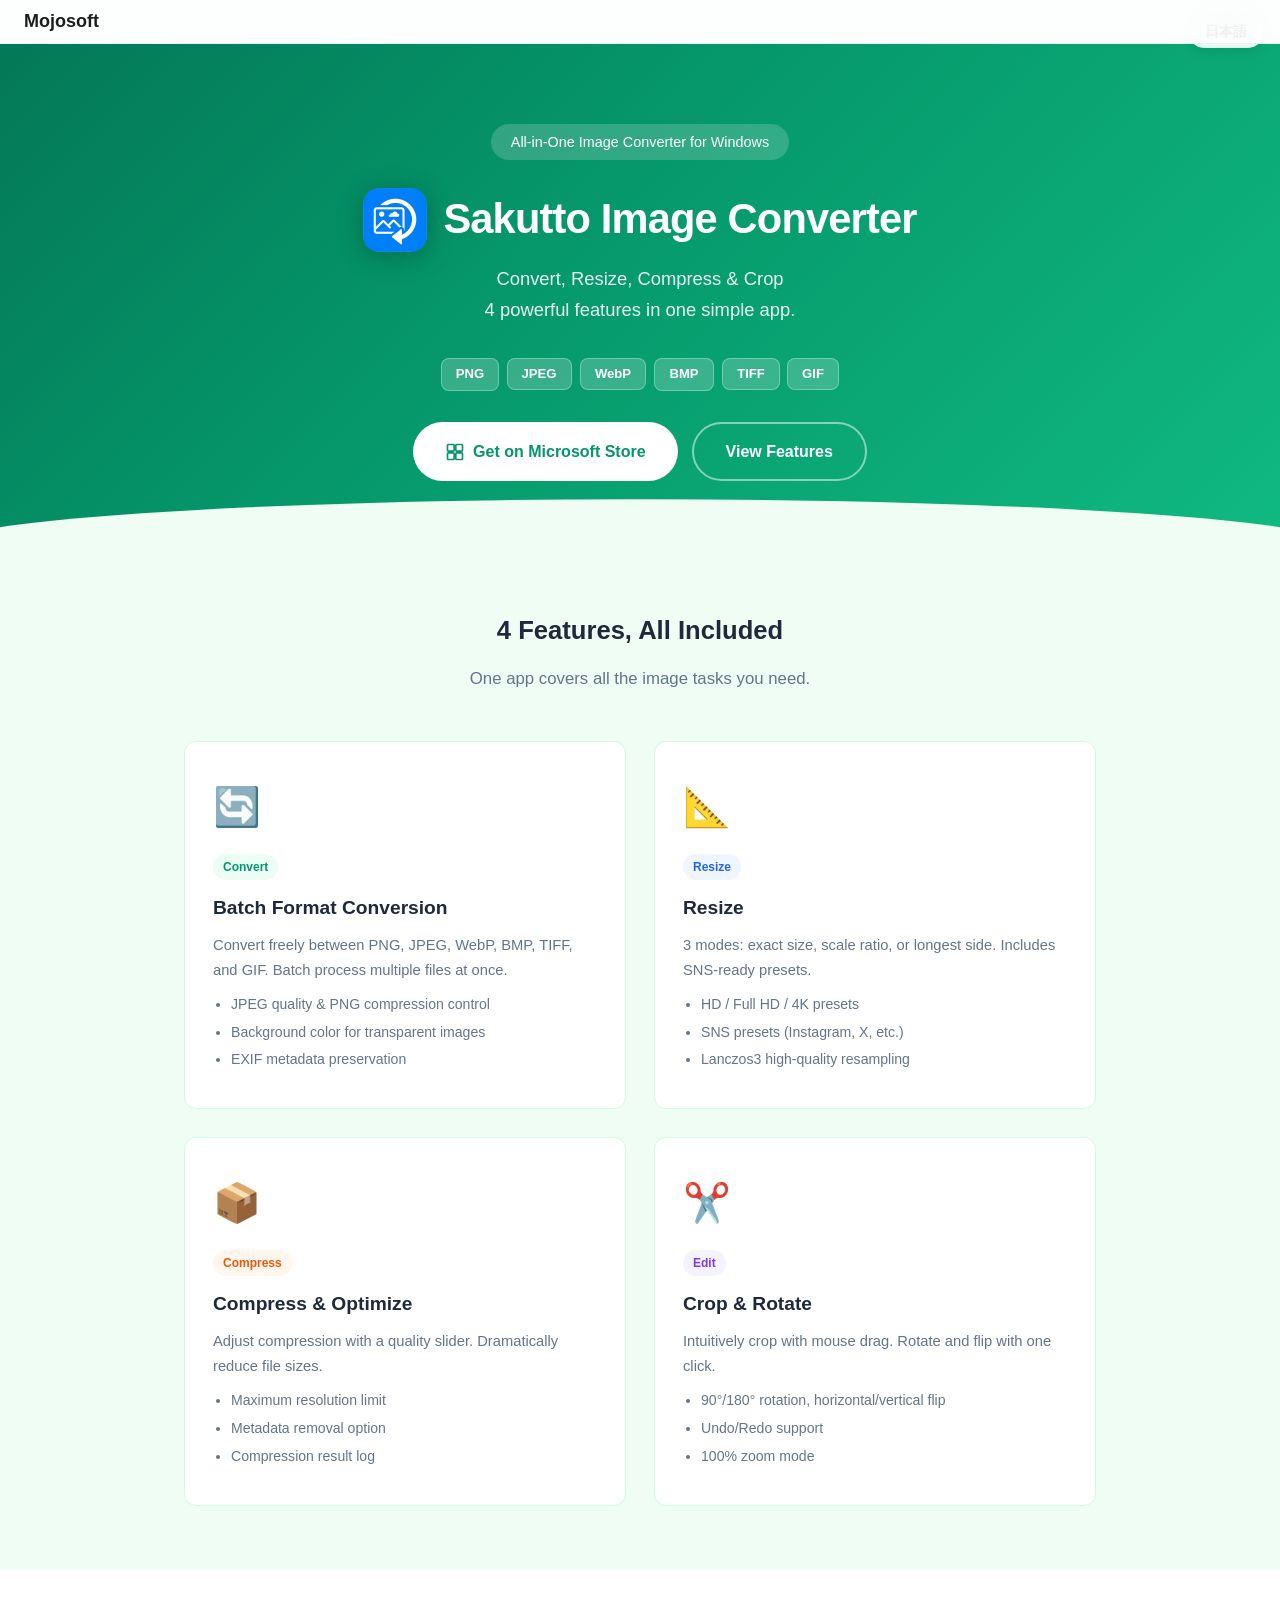
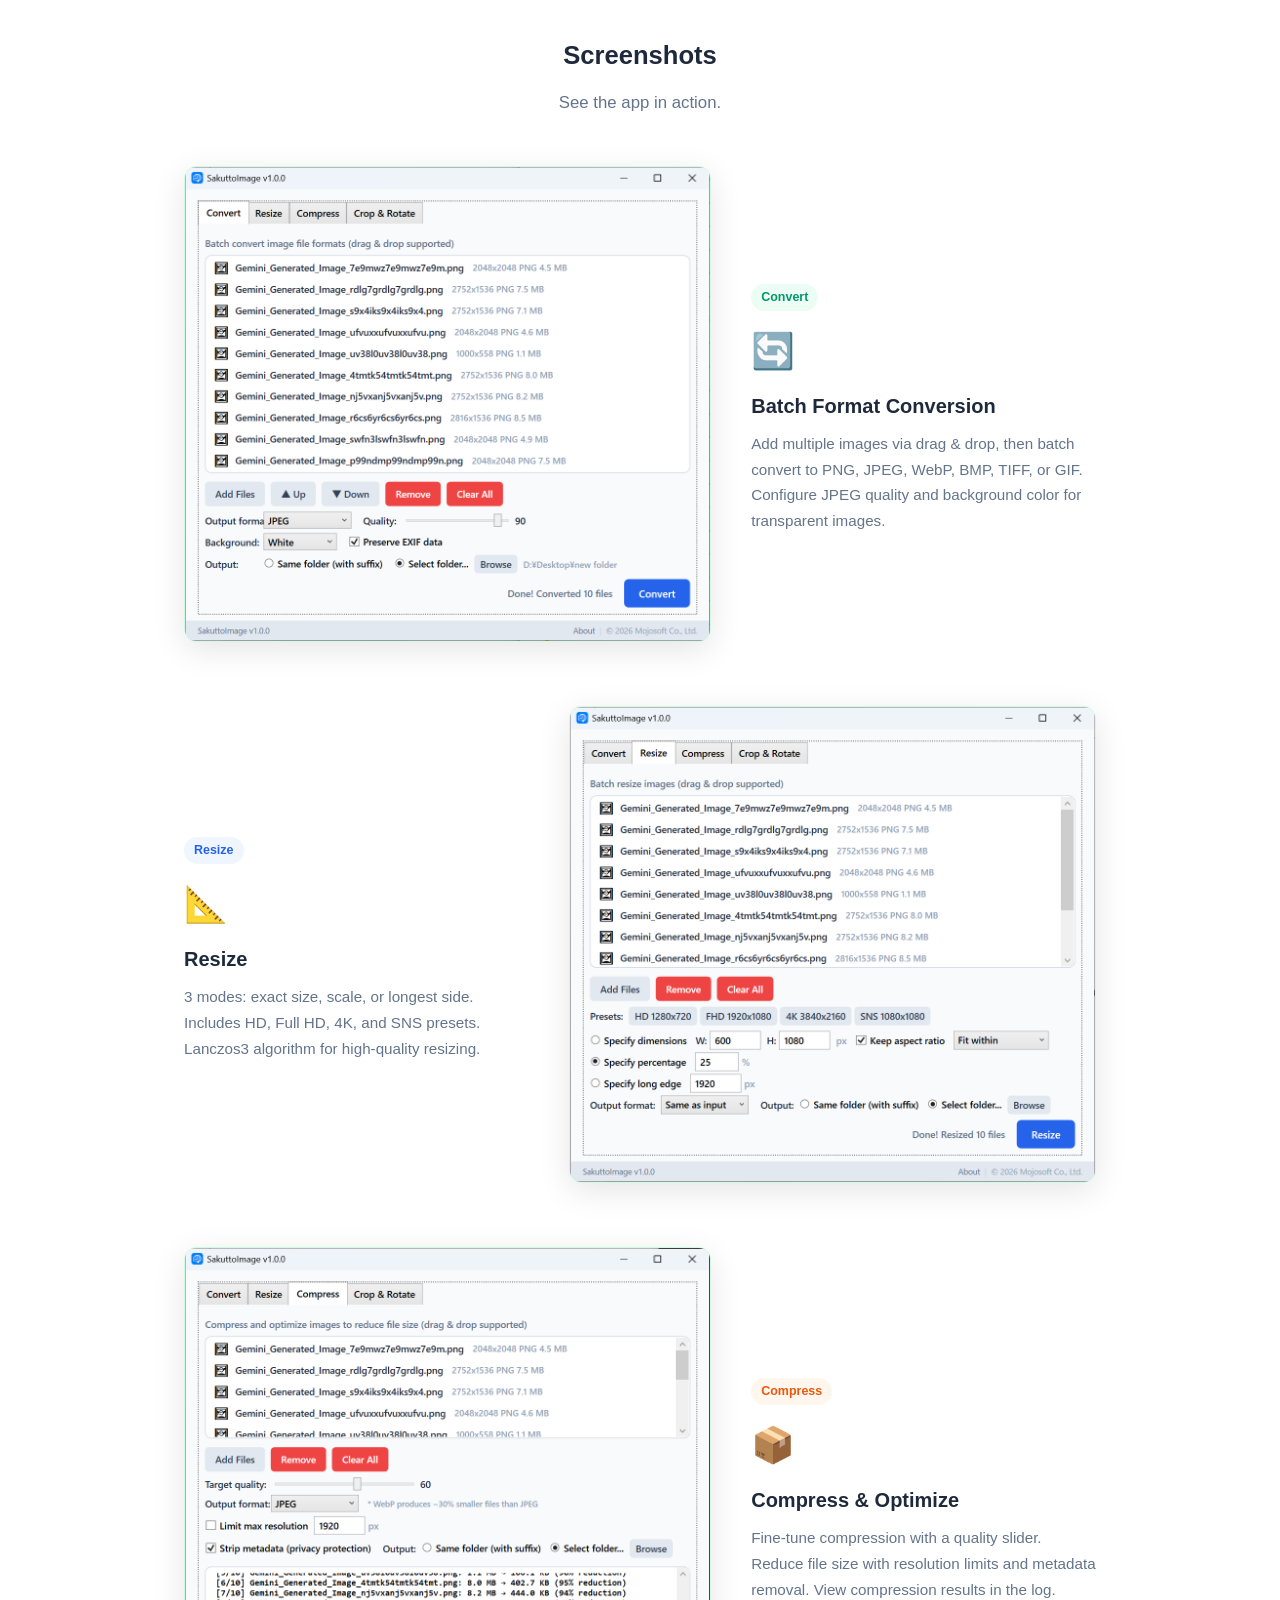
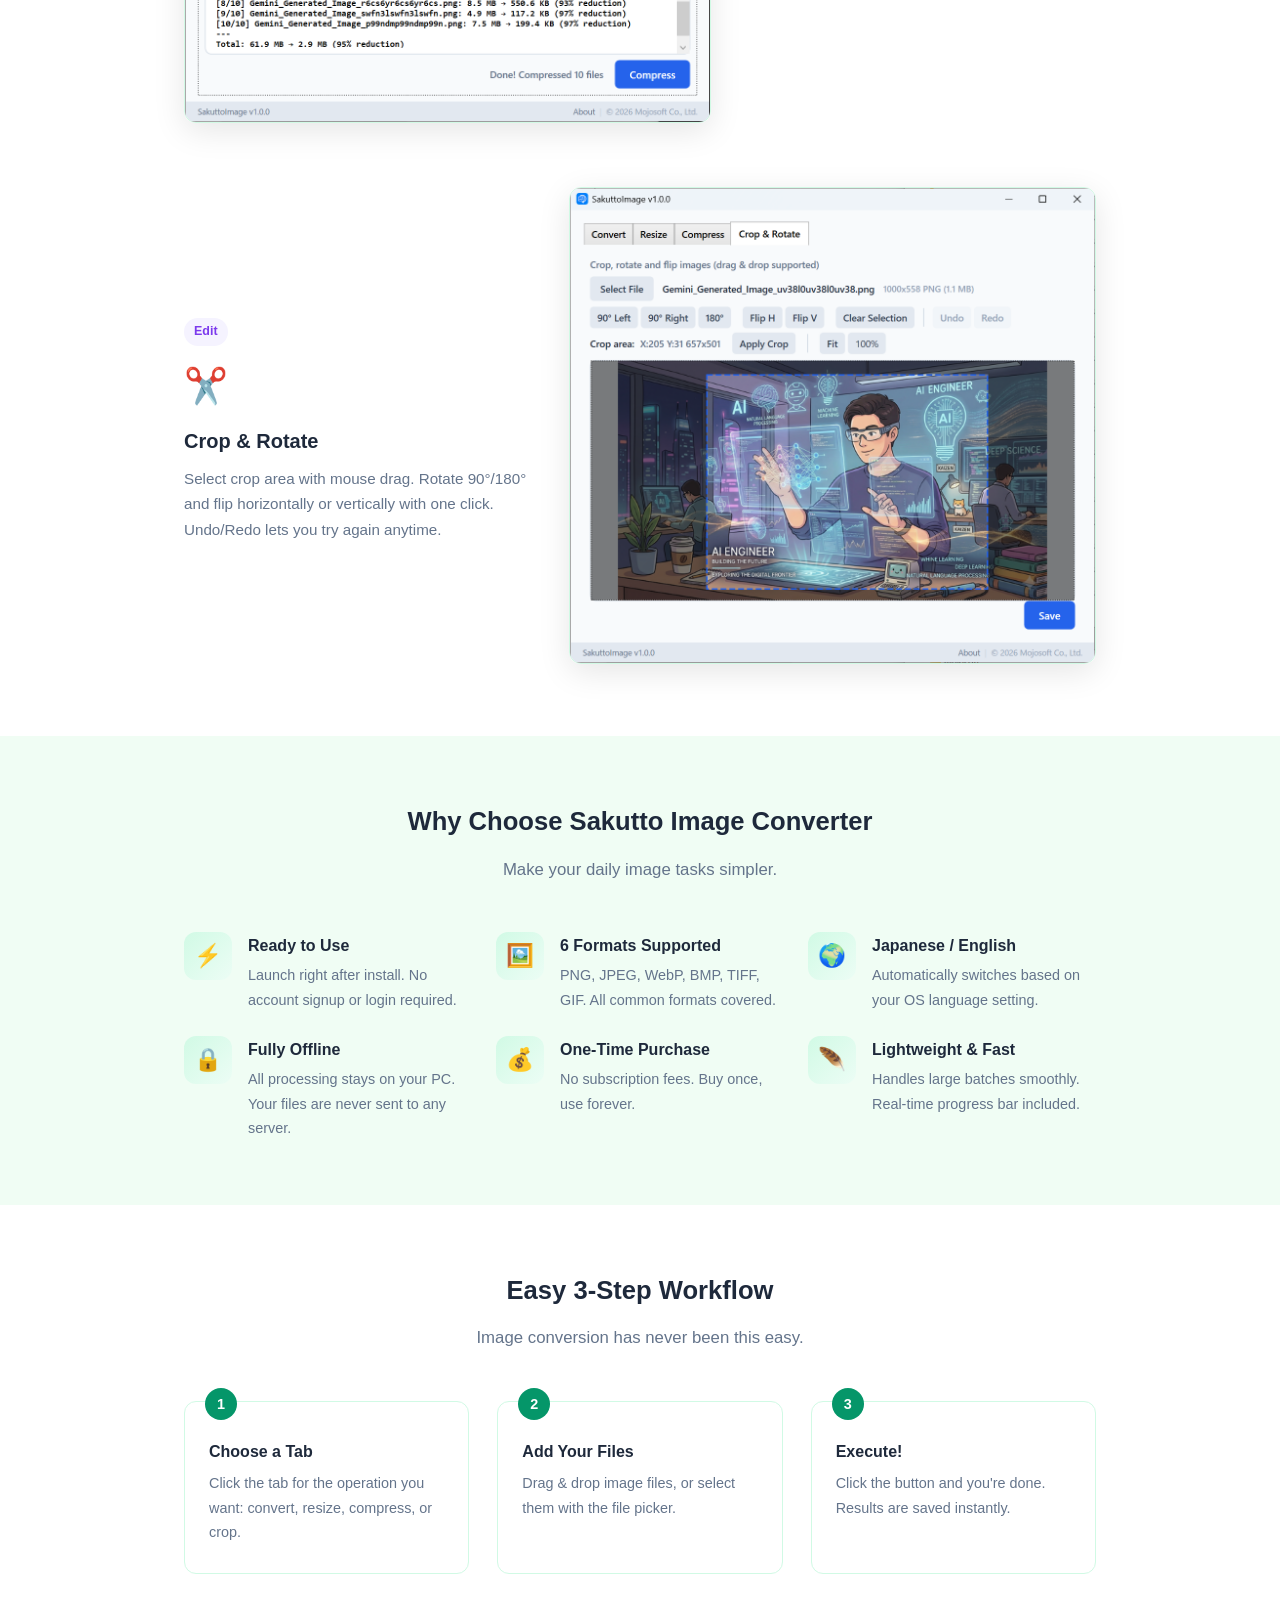
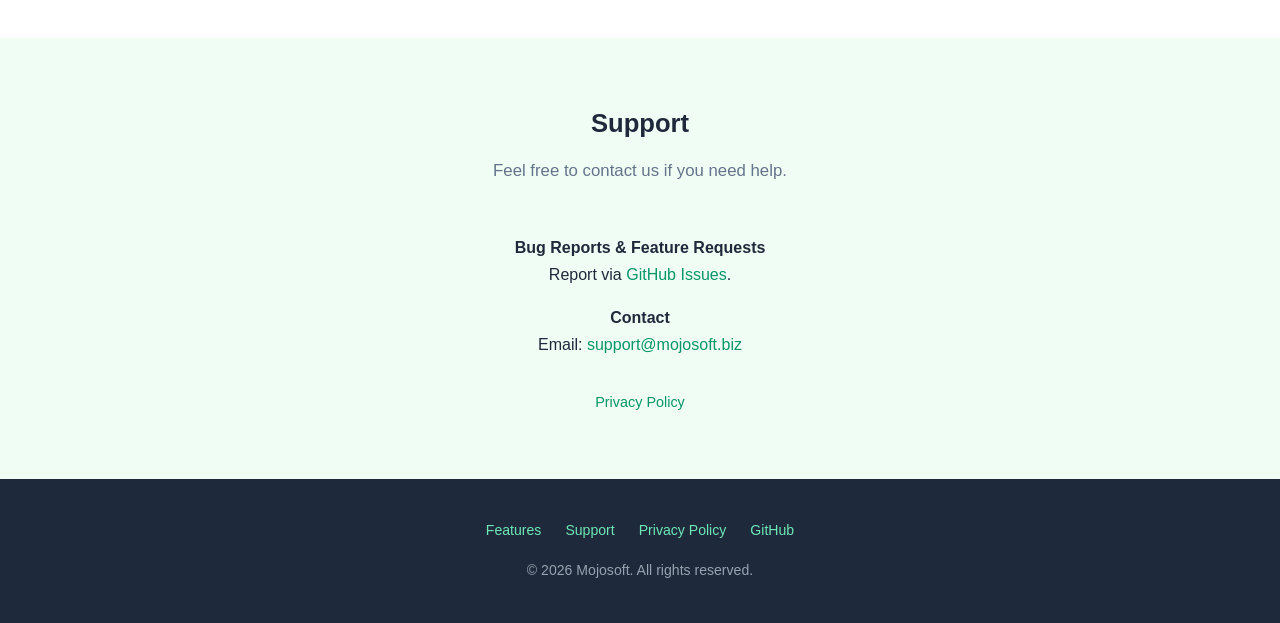
==== commit 033850ab: "Move hero icon to left of title (match sakutto-pdf layout) Co-Authored-By: Claude Opus 4.6 <noreply@" ====
--- a/index.html
+++ b/index.html
@@ -20,8 +20,9 @@
 /* Hero */
 .hero{background:linear-gradient(135deg,#047857 0%,#059669 40%,#10B981 100%);color:#fff;padding:80px 24px 64px;text-align:center;position:relative;overflow:hidden}
 .hero::after{content:"";position:absolute;bottom:-2px;left:0;right:0;height:48px;background:var(--bg);clip-path:ellipse(55% 100% at 50% 100%)}
-.hero-logo{width:96px;height:96px;border-radius:24px;box-shadow:0 8px 32px rgba(0,0,0,.2);margin-bottom:16px}
-.hero h1{font-size:2.6rem;font-weight:800;letter-spacing:-.02em;margin-bottom:8px}
+.hero-title{display:flex;align-items:center;justify-content:center;gap:16px;margin-bottom:8px}
+.hero-title img{width:64px;height:64px;border-radius:16px;filter:drop-shadow(0 4px 12px rgba(0,0,0,.25))}
+.hero h1{font-size:2.6rem;font-weight:800;letter-spacing:-.02em;margin:0}
 .hero .subtitle{font-size:1.15rem;opacity:.9;margin-bottom:32px;font-weight:400}
 .hero .tagline{display:inline-block;background:rgba(255,255,255,.18);border-radius:999px;padding:6px 20px;font-size:.9rem;margin-bottom:24px;backdrop-filter:blur(4px)}
 .hero .formats{display:flex;gap:8px;justify-content:center;flex-wrap:wrap;margin-bottom:32px}
@@ -111,7 +112,7 @@
 
 <!-- Mojosoft Header -->
 <nav style="position:fixed;top:0;left:0;right:0;z-index:9999;background:rgba(255,255,255,.85);backdrop-filter:saturate(180%) blur(20px);-webkit-backdrop-filter:saturate(180%) blur(20px);border-bottom:1px solid rgba(0,0,0,.06);height:44px;display:flex;align-items:center;padding:0 24px;">
-  <a href="https://mojosoft.biz/" style="font-size:18px;font-weight:700;color:#1D1D1F;text-decoration:none;font-family:'Noto Sans JP',sans-serif;">Mojosoft</a>
+  <a href="http://mojosoft.biz/index.html" style="font-size:18px;font-weight:700;color:#1D1D1F;text-decoration:none;font-family:'Noto Sans JP',sans-serif;">Mojosoft</a>
 </nav>
 <div style="height:44px;"></div>
 
@@ -125,8 +126,10 @@
 <header class="hero">
   <div class="ja"><div class="tagline">Windows &#x7528;&#x753B;&#x50CF;&#x5909;&#x63DB;&#x30C4;&#x30FC;&#x30EB;</div></div>
   <div class="en"><div class="tagline">All-in-One Image Converter for Windows</div></div>
-  <img class="hero-logo" src="logo.png" alt="Sakutto Image Converter icon">
-  <h1><span class="ja">&#x3055;&#x304F;&#x3063;&#x3068;&#x753B;&#x50CF;&#x5909;&#x63DB;</span><span class="en">Sakutto Image Converter</span></h1>
+  <div class="hero-title">
+    <img src="logo.png" alt="Sakutto Image Converter icon">
+    <h1><span class="ja">&#x3055;&#x304F;&#x3063;&#x3068;&#x753B;&#x50CF;&#x5909;&#x63DB;</span><span class="en">Sakutto Image Converter</span></h1>
+  </div>
   <p class="subtitle">
     <span class="ja">&#x4E00;&#x62EC;&#x5909;&#x63DB;&#x30FB;&#x30EA;&#x30B5;&#x30A4;&#x30BA;&#x30FB;&#x5727;&#x7E2E;&#x30FB;&#x5207;&#x308A;&#x629C;&#x304D;<br>4&#x3064;&#x306E;&#x6A5F;&#x80FD;&#x3092;&#x30B7;&#x30F3;&#x30D7;&#x30EB;&#x306A;&#x3072;&#x3068;&#x3064;&#x306E;&#x30A2;&#x30D7;&#x30EA;&#x306B;&#x3002;</span>
     <span class="en">Convert, Resize, Compress &amp; Crop<br>4 powerful features in one simple app.</span>
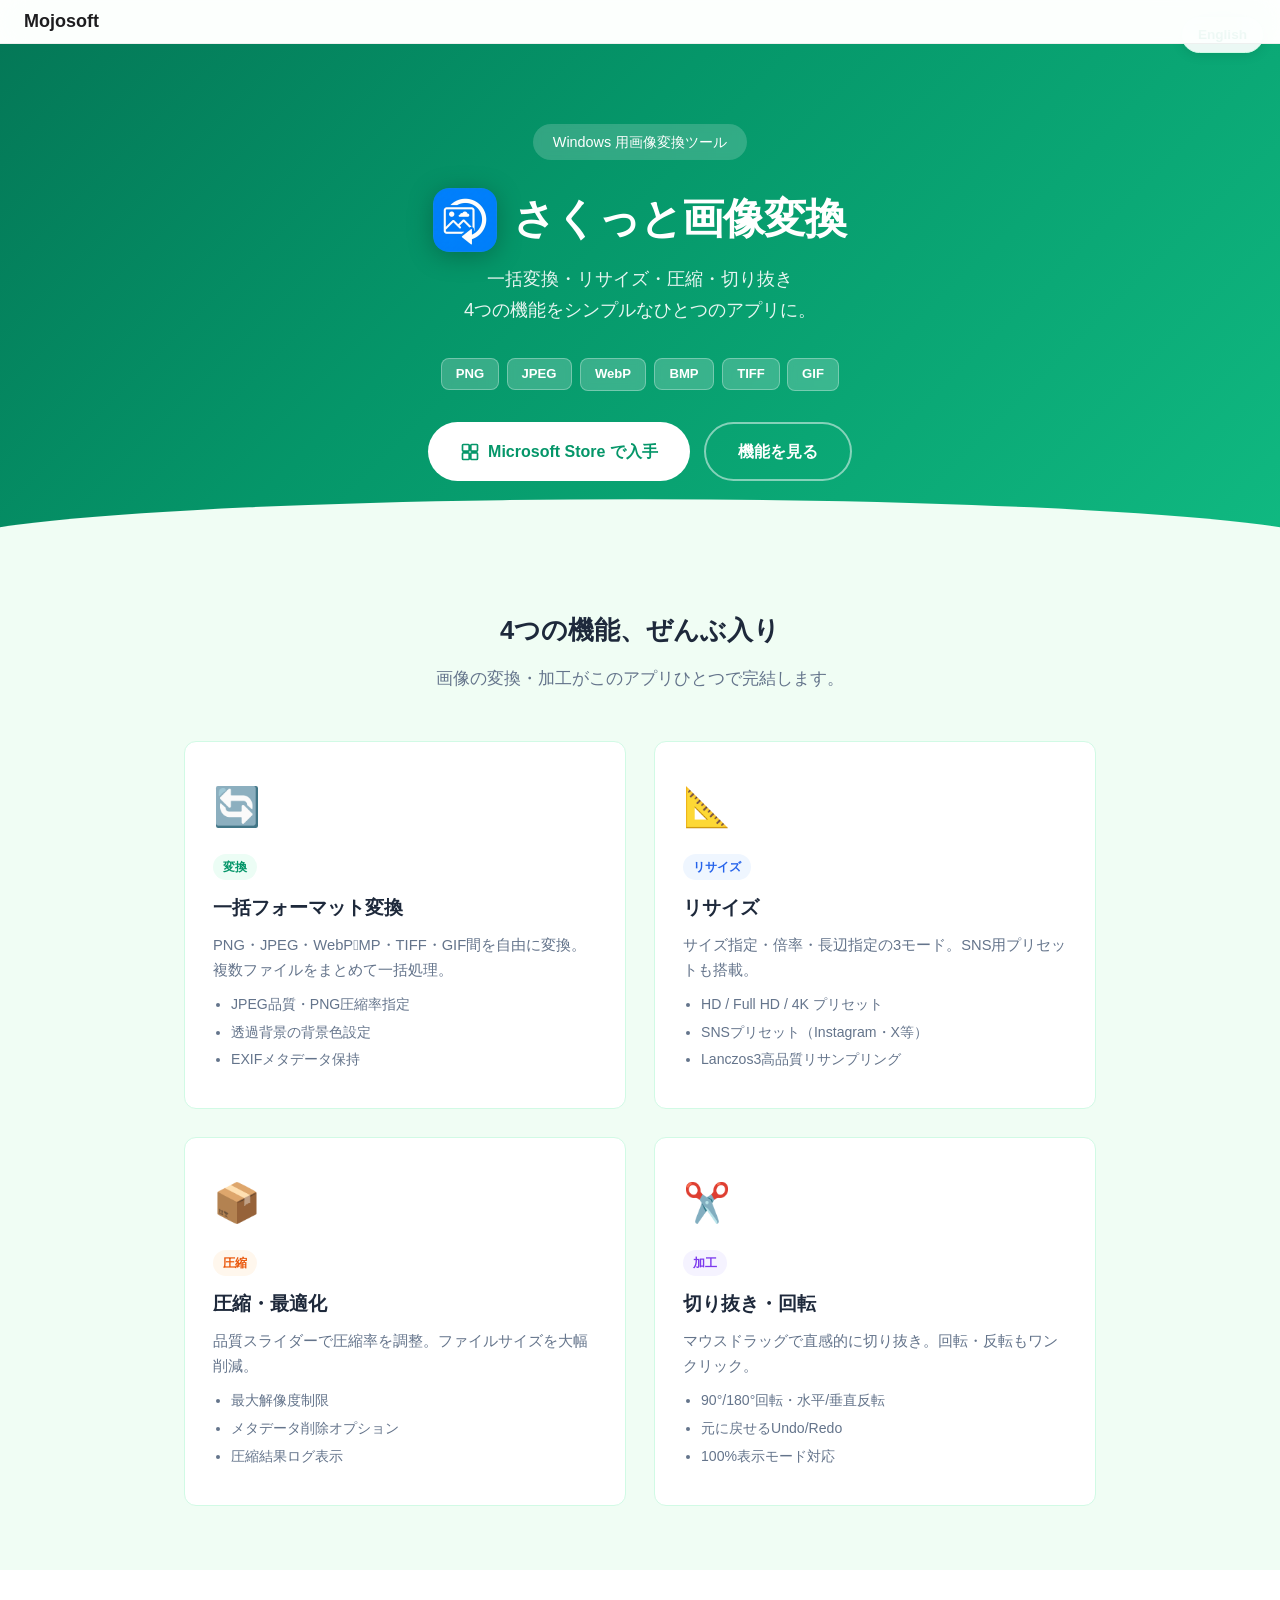
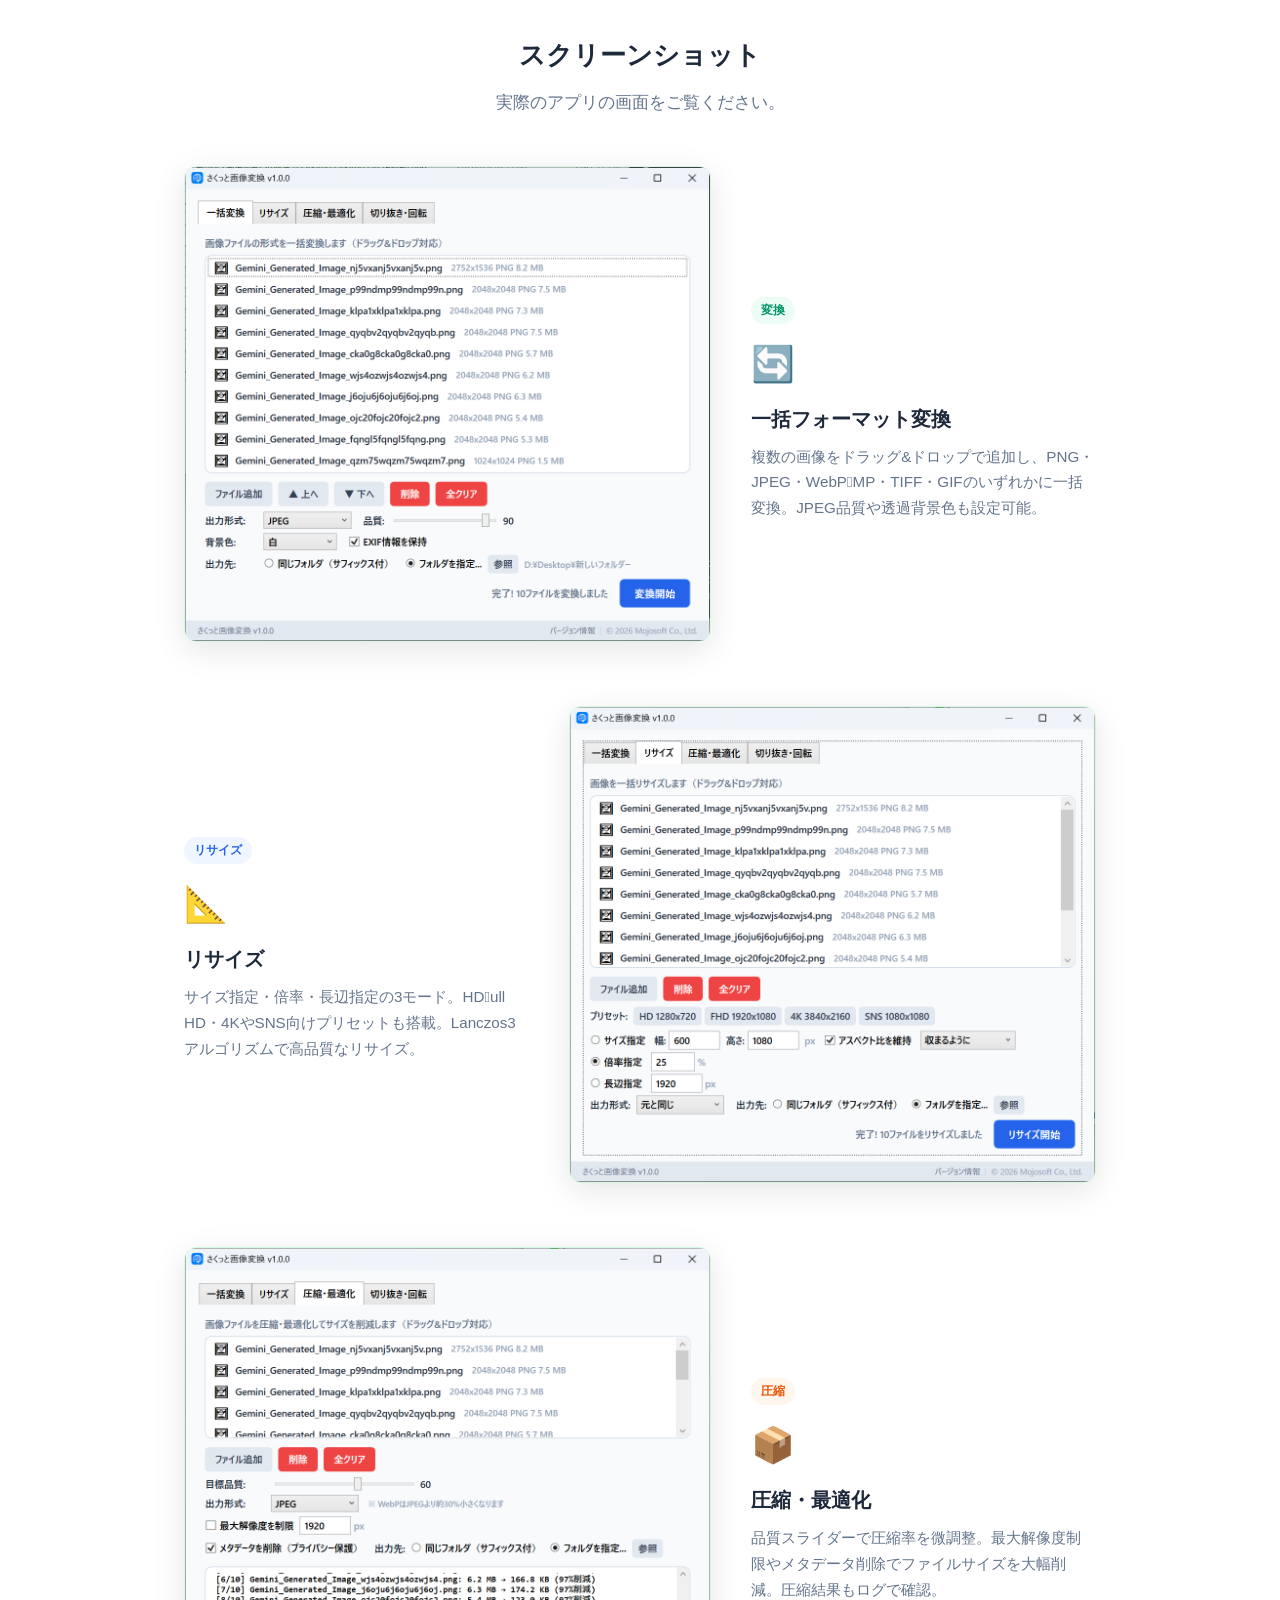
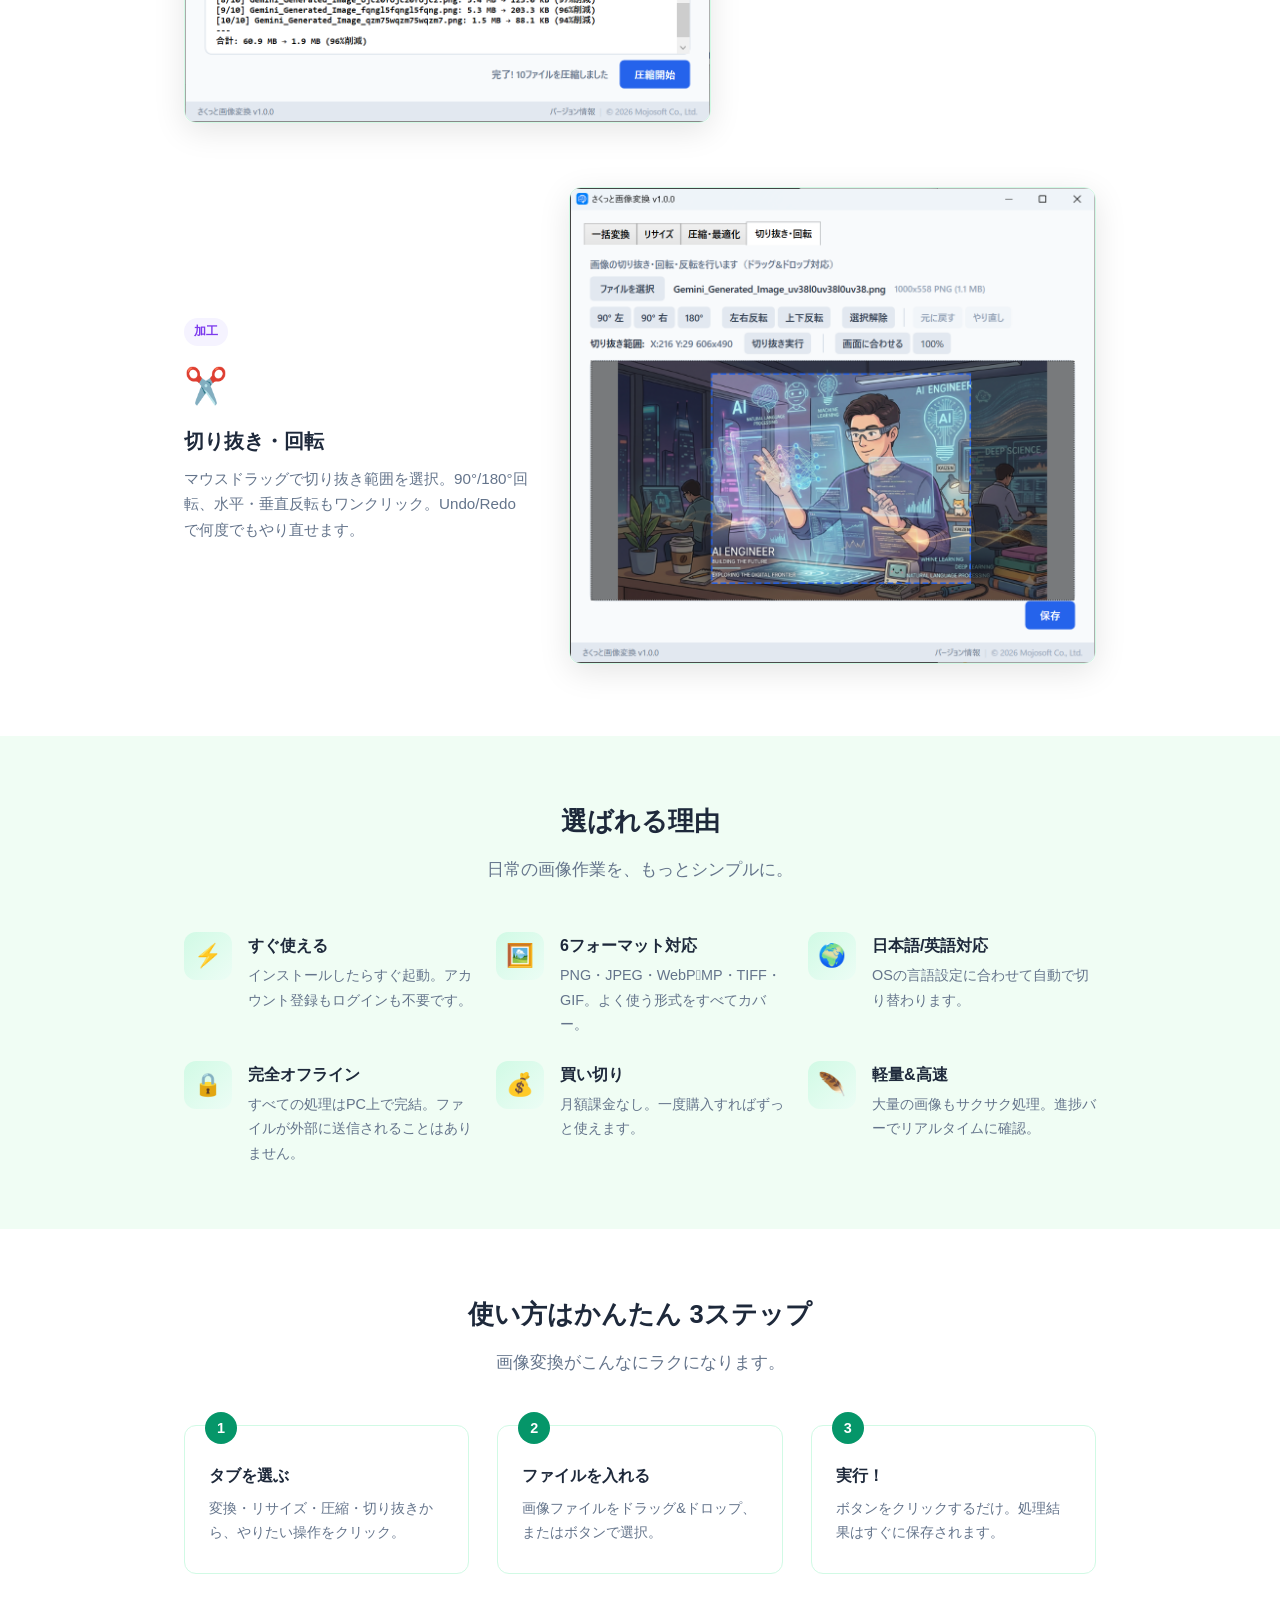
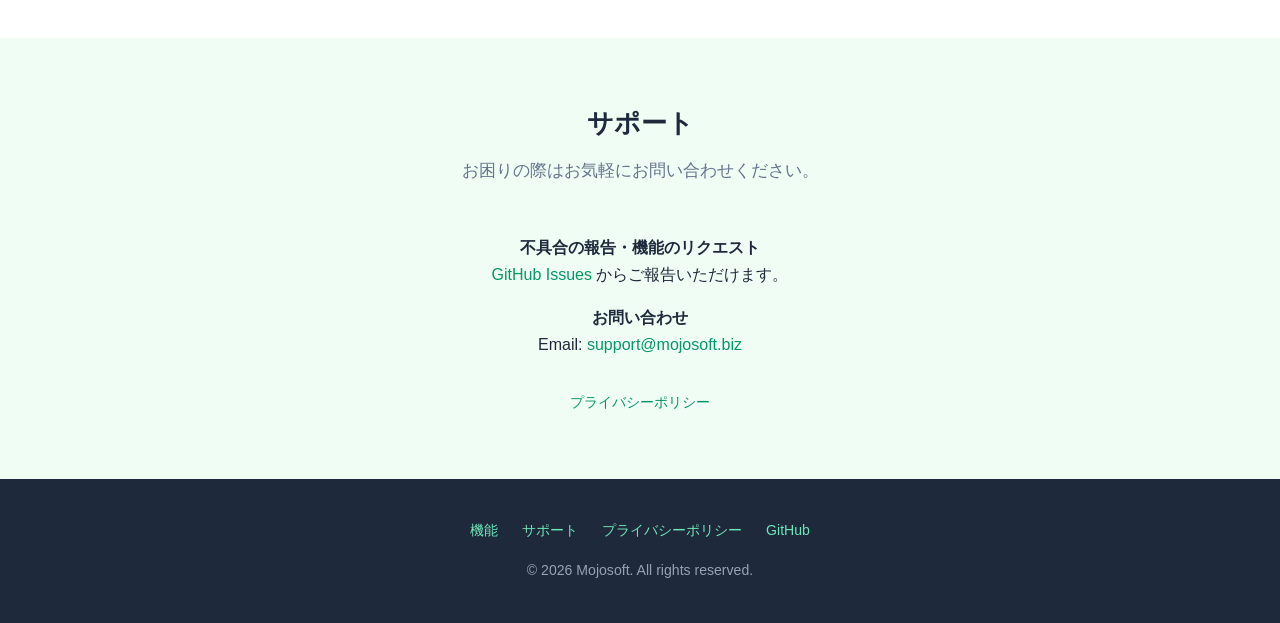
==== commit bb37e647: "Restore original images and presentation; retain SEO metadata" ====
--- a/index.html
+++ b/index.html
@@ -1,10 +1,10 @@
 <!DOCTYPE html>
-<html lang="ja">
+<html lang="ja" class="lang-ja">
 <head>
 <meta charset="UTF-8">
 <meta name="viewport" content="width=device-width, initial-scale=1.0">
-<title>さくっと画像変換 - 一括変換・リサイズ・圧縮・切り抜き</title>
-<meta name="description" content="画像の一括フォーマット変換・リサイズ・圧縮最適化・切り抜き回転。4つの機能をひとつに。Windows用の画像変換ツール。">
+<title>さくっと画像変換｜画像の一括変換・リサイズ・圧縮ソフト</title>
+<meta name="description" content="画像の形式変換・リサイズ・圧縮・切り抜き・回転をまとめて行うWindows用ソフト。ドラッグ＆ドロップで複数画像を一括処理できます。機能と操作画面を確認し、Microsoft Storeから購入できます。">
 <style>
 *{margin:0;padding:0;box-sizing:border-box}
 :root{--primary:#059669;--primary-dark:#047857;--accent:#F59E0B;--bg:#F0FDF4;--card:#FFFFFF;--text:#1E293B;--muted:#64748B;--border:#D1FAE5;--radius:12px}
@@ -107,20 +107,92 @@
   .feature-row{margin-bottom:40px}
 }
 </style>
+  <link rel="canonical" href="https://mojosoftjp.github.io/sakutto-imageconverter/">
+  <link rel="alternate" href="https://mojosoftjp.github.io/sakutto-imageconverter/" hreflang="ja">
+  <link rel="alternate" href="https://mojosoftjp.github.io/sakutto-imageconverter/en/" hreflang="en">
+  <link rel="alternate" href="https://mojosoftjp.github.io/sakutto-imageconverter/" hreflang="x-default">
+  <meta name="robots" content="index, follow, max-image-preview:large">
+  <meta property="og:title" content="さくっと画像変換｜画像の一括変換・リサイズ・圧縮ソフト">
+  <meta property="og:description" content="画像の形式変換・リサイズ・圧縮・切り抜き・回転をまとめて行うWindows用ソフト。ドラッグ＆ドロップで複数画像を一括処理できます。機能と操作画面を確認し、Microsoft Storeから購入できます。">
+  <meta property="og:url" content="https://mojosoftjp.github.io/sakutto-imageconverter/">
+  <meta property="og:type" content="website">
+  <meta property="og:site_name" content="Mojosoft">
+  <meta property="og:locale" content="ja_JP">
+  <meta name="twitter:title" content="さくっと画像変換｜画像の一括変換・リサイズ・圧縮ソフト">
+  <meta name="twitter:description" content="画像の形式変換・リサイズ・圧縮・切り抜き・回転をまとめて行うWindows用ソフト。ドラッグ＆ドロップで複数画像を一括処理できます。機能と操作画面を確認し、Microsoft Storeから購入できます。">
+  <meta property="og:image" content="https://mojosoftjp.github.io/sakutto-imageconverter/ic_ss1.png">
+  <meta name="twitter:image" content="https://mojosoftjp.github.io/sakutto-imageconverter/ic_ss1.png">
+  <meta property="og:image:alt" content="さくっと画像変換｜画像の一括変換・リサイズ・圧縮ソフト">
+  <meta name="twitter:image:alt" content="さくっと画像変換｜画像の一括変換・リサイズ・圧縮ソフト">
+  <meta property="og:image:width" content="1076">
+  <meta property="og:image:height" content="972">
+  <meta name="twitter:card" content="summary_large_image">
+<script type="application/ld+json">
+{
+  "@context": "https://schema.org",
+  "@graph": [
+    {
+      "@type": "SoftwareApplication",
+      "@id": "https://mojosoftjp.github.io/sakutto-imageconverter/#software",
+      "name": "さくっと画像変換",
+      "url": "https://mojosoftjp.github.io/sakutto-imageconverter/",
+      "description": "画像の形式変換・リサイズ・圧縮・切り抜き・回転をまとめて行うWindows用ソフト。ドラッグ＆ドロップで複数画像を一括処理できます。機能と操作画面を確認し、Microsoft Storeから購入できます。",
+      "image": "https://mojosoftjp.github.io/sakutto-imageconverter/ic_ss1.png",
+      "operatingSystem": "Windows",
+      "applicationCategory": "MultimediaApplication",
+      "inLanguage": "ja",
+      "publisher": {
+        "@type": "Organization",
+        "@id": "https://mojosoft.biz/#organization",
+        "name": "Mojosoft",
+        "url": "https://mojosoft.biz/"
+      }
+    },
+    {
+      "@type": "BreadcrumbList",
+      "@id": "https://mojosoftjp.github.io/sakutto-imageconverter/#breadcrumb",
+      "itemListElement": [
+        {
+          "@type": "ListItem",
+          "position": 1,
+          "name": "Mojosoft",
+          "item": "https://mojosoft.biz/"
+        },
+        {
+          "@type": "ListItem",
+          "position": 2,
+          "name": "さくっと画像変換",
+          "item": "https://mojosoftjp.github.io/sakutto-imageconverter/"
+        }
+      ]
+    },
+    {
+      "@type": "WebPage",
+      "@id": "https://mojosoftjp.github.io/sakutto-imageconverter/#webpage",
+      "url": "https://mojosoftjp.github.io/sakutto-imageconverter/",
+      "name": "さくっと画像変換｜画像の一括変換・リサイズ・圧縮ソフト",
+      "inLanguage": "ja",
+      "mainEntity": {
+        "@id": "https://mojosoftjp.github.io/sakutto-imageconverter/#software"
+      },
+      "breadcrumb": {
+        "@id": "https://mojosoftjp.github.io/sakutto-imageconverter/#breadcrumb"
+      }
+    }
+  ]
+}
+</script>
 </head>
 <body data-lang="ja">
 
 <!-- Mojosoft Header -->
 <nav style="position:fixed;top:0;left:0;right:0;z-index:9999;background:rgba(255,255,255,.85);backdrop-filter:saturate(180%) blur(20px);-webkit-backdrop-filter:saturate(180%) blur(20px);border-bottom:1px solid rgba(0,0,0,.06);height:44px;display:flex;align-items:center;padding:0 24px;">
-  <a href="http://mojosoft.biz/index.html" style="font-size:18px;font-weight:700;color:#1D1D1F;text-decoration:none;font-family:'Noto Sans JP',sans-serif;">Mojosoft</a>
+  <a href="https://mojosoft.biz/" style="font-size:18px;font-weight:700;color:#1D1D1F;text-decoration:none;font-family:'Noto Sans JP',sans-serif;">Mojosoft</a>
 </nav>
 <div style="height:44px;"></div>
 
 <!-- Language toggle -->
-<button class="lang-toggle" onclick="toggleLang()">
-  <span class="ja">EN</span>
-  <span class="en">&#x65E5;&#x672C;&#x8A9E;</span>
-</button>
+<a class="lang-toggle" href="https://mojosoftjp.github.io/sakutto-imageconverter/en/" lang="en" style="text-decoration:none">English</a>
 
 <!-- Hero -->
 <header class="hero">
@@ -384,23 +456,9 @@
 
 <script>
 function setLang(lang) {
-  document.body.setAttribute('data-lang', lang);
-  document.documentElement.lang = lang === 'ja' ? 'ja' : 'en';
-  document.title = lang === 'ja'
-    ? 'さくっと画像変換 - 一括変換・リサイズ・圧縮・切り抜き'
-    : 'Sakutto Image Converter - Convert, Resize, Compress & Crop';
-  localStorage.setItem('sakutto-img-lang', lang);
+  if (lang !== "ja") window.location.assign("https://mojosoftjp.github.io/sakutto-imageconverter/en/" + window.location.hash);
 }
-function toggleLang() {
-  var cur = document.body.getAttribute('data-lang');
-  setLang(cur === 'ja' ? 'en' : 'ja');
-}
-(function() {
-  var saved = localStorage.getItem('sakutto-img-lang');
-  if (saved) { setLang(saved); return; }
-  var browserLang = (navigator.language || navigator.userLanguage || '').toLowerCase();
-  setLang(browserLang.startsWith('ja') ? 'ja' : 'en');
-})();
+function toggleLang() { setLang("en"); }
 </script>
 
 </body>
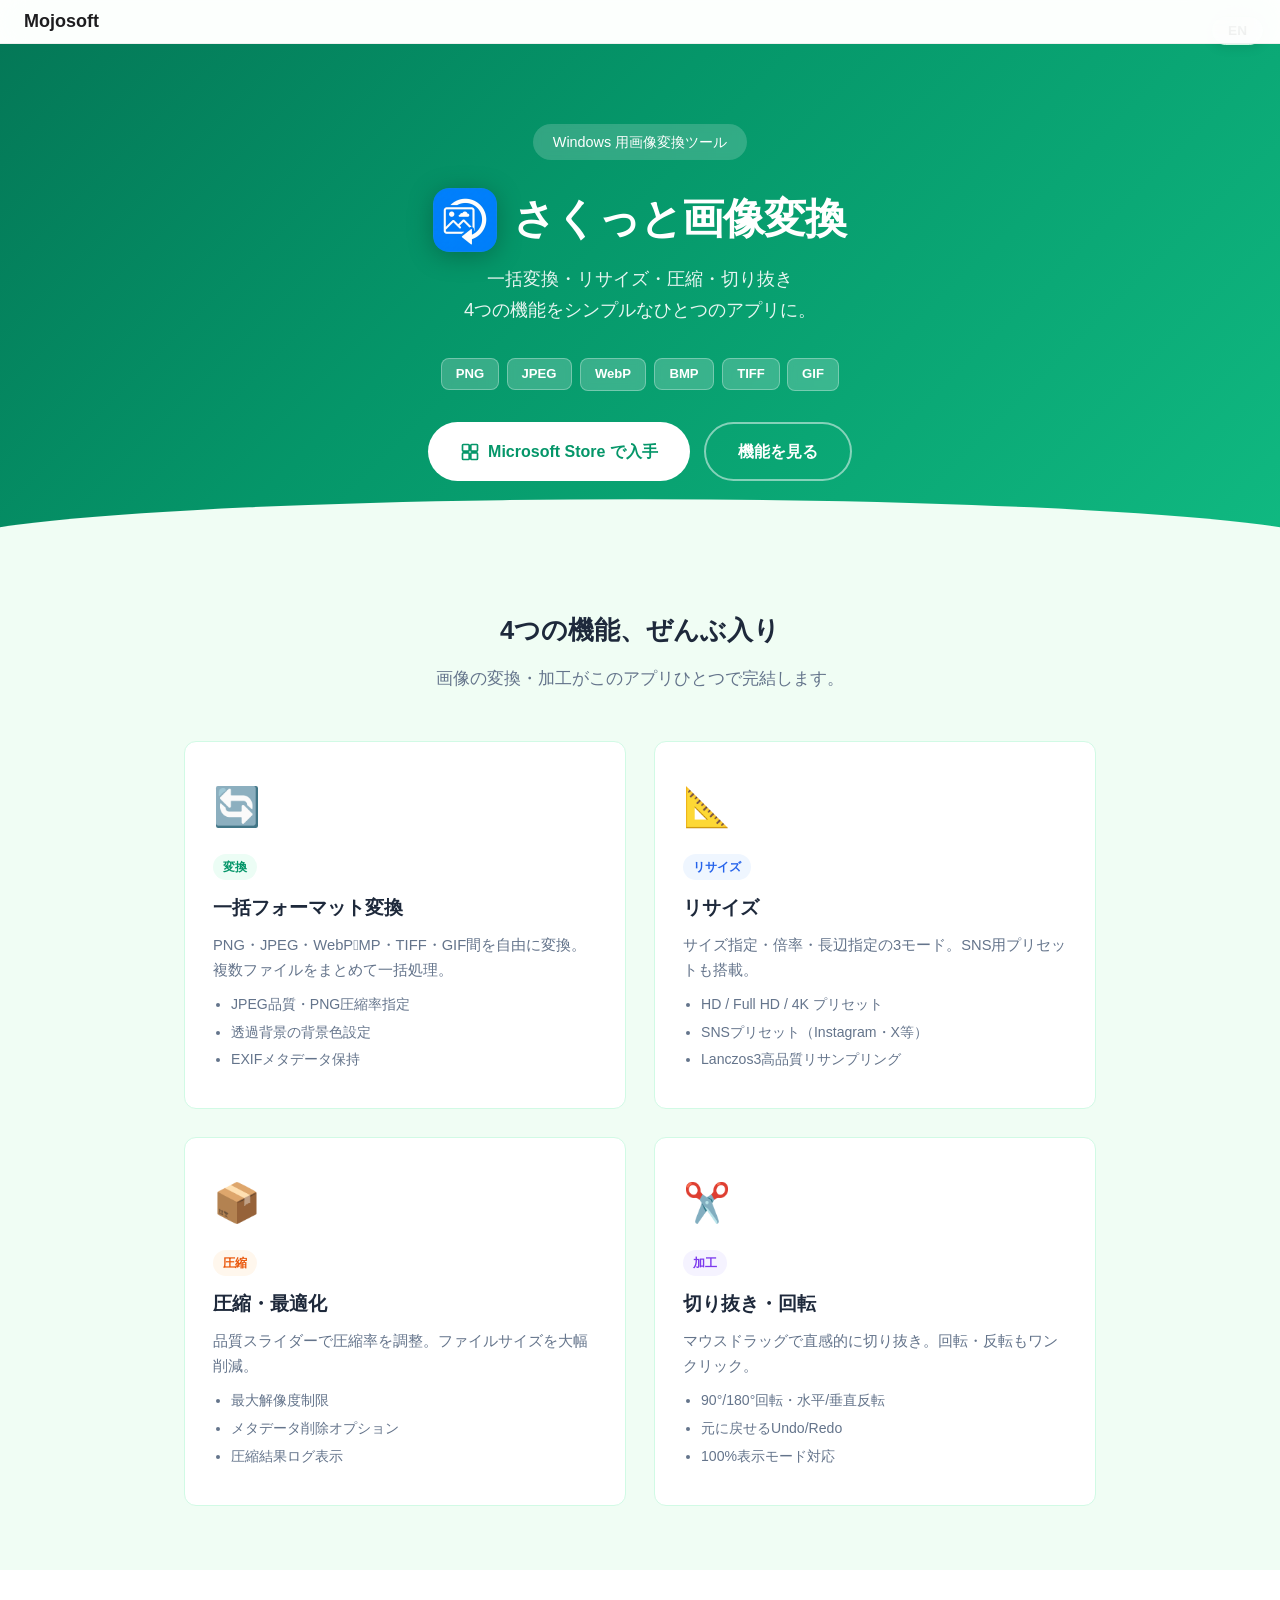
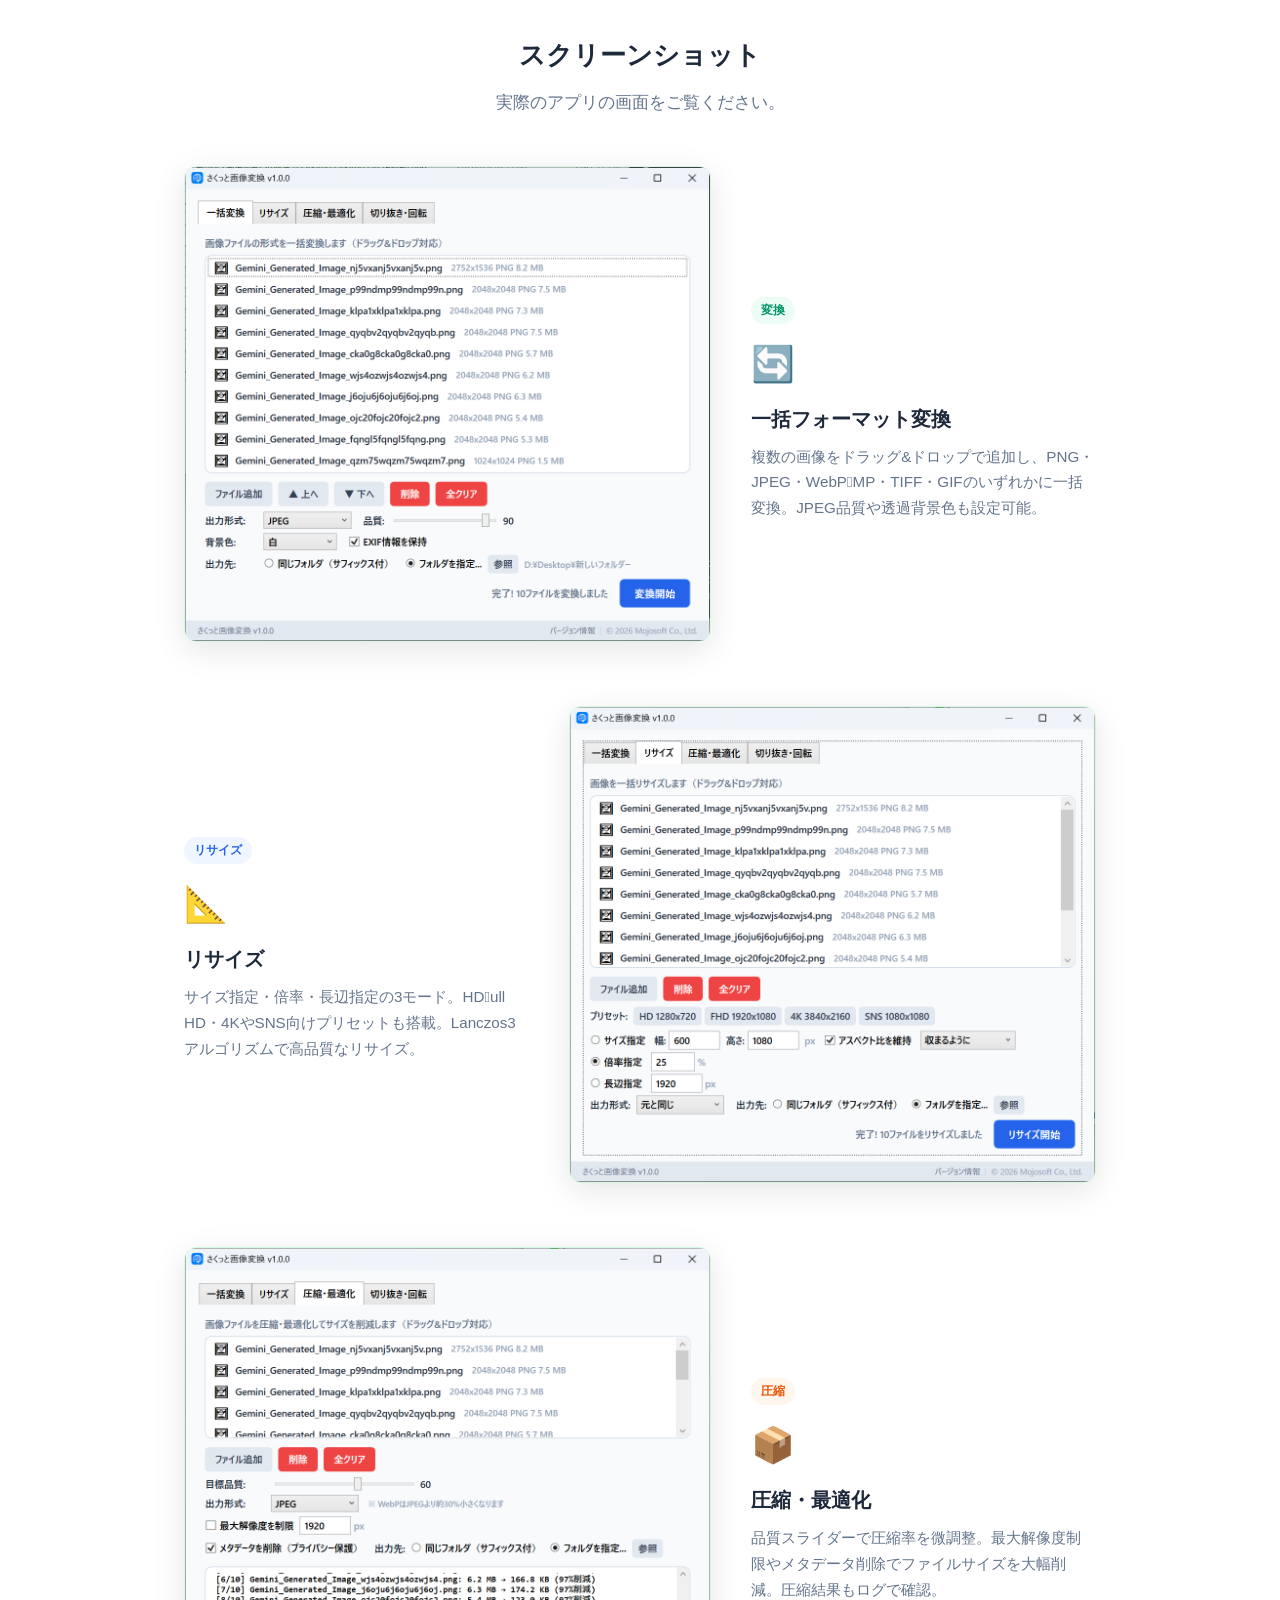
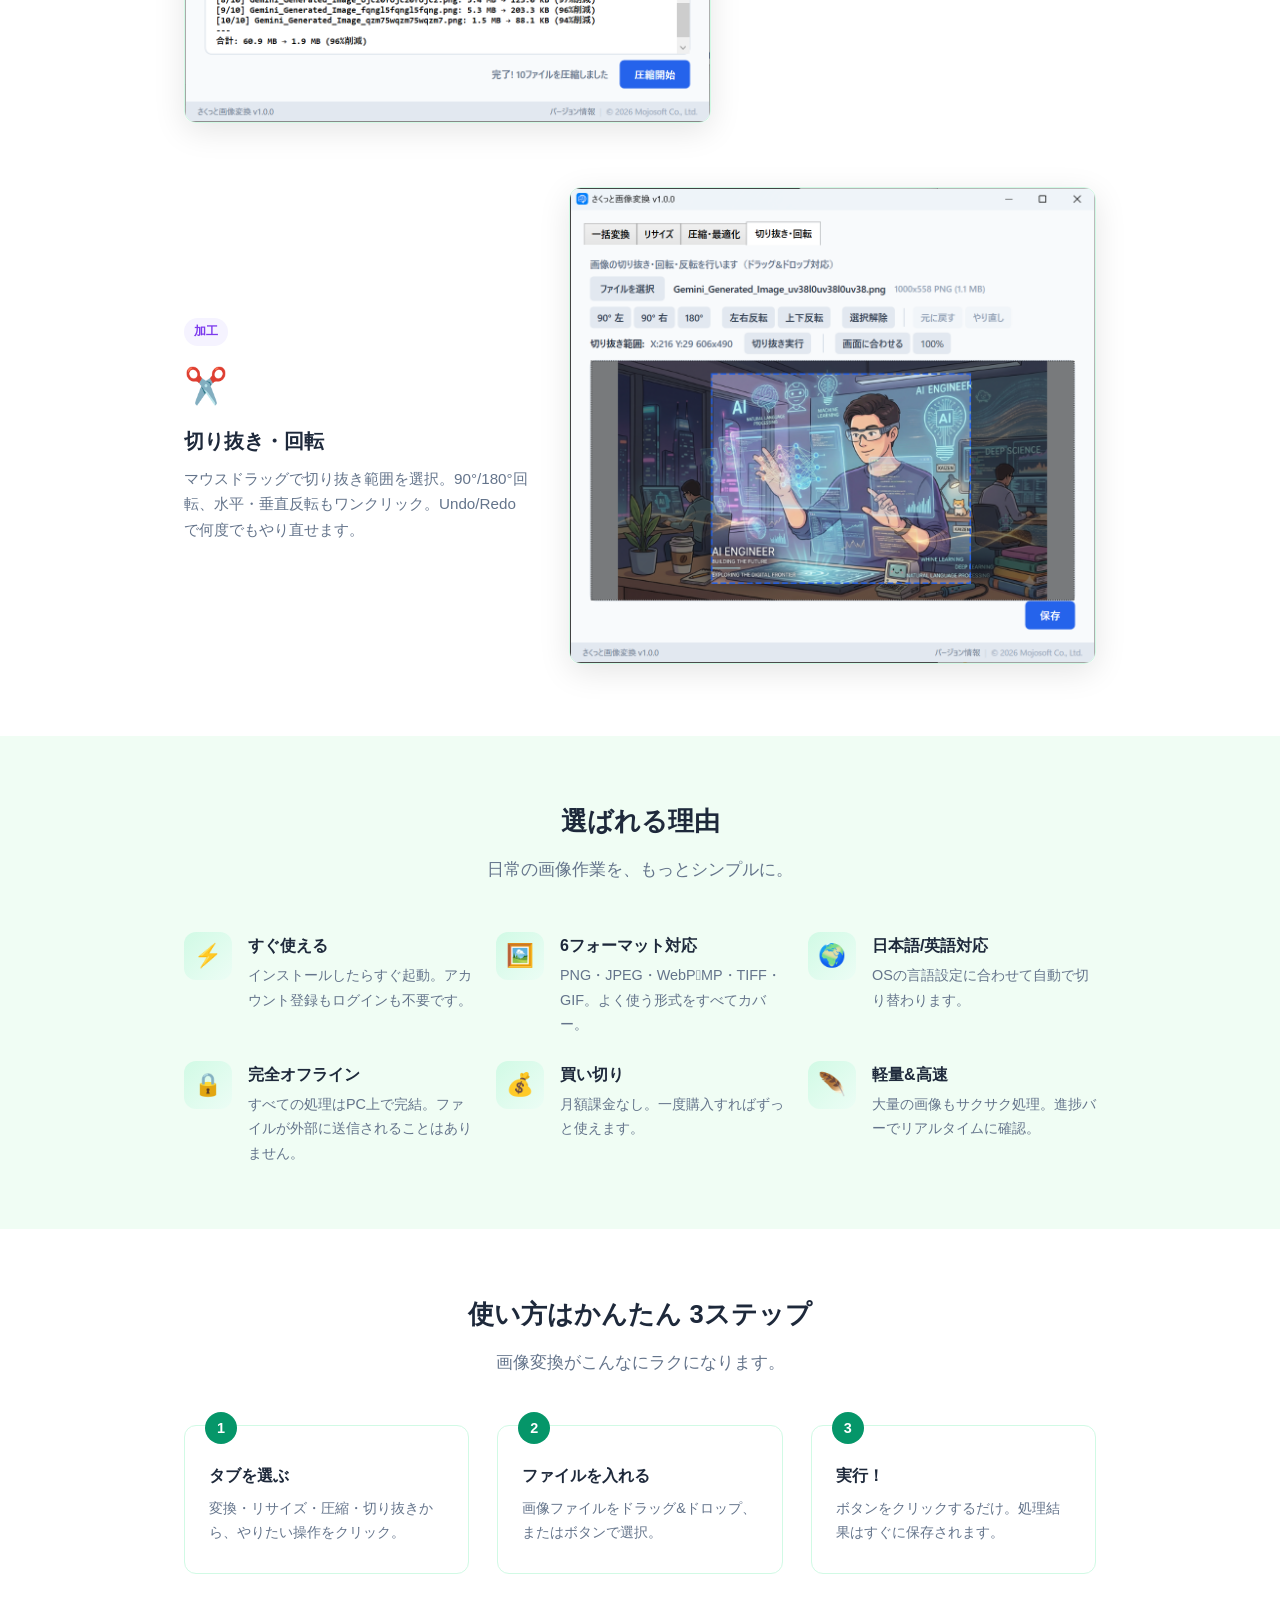
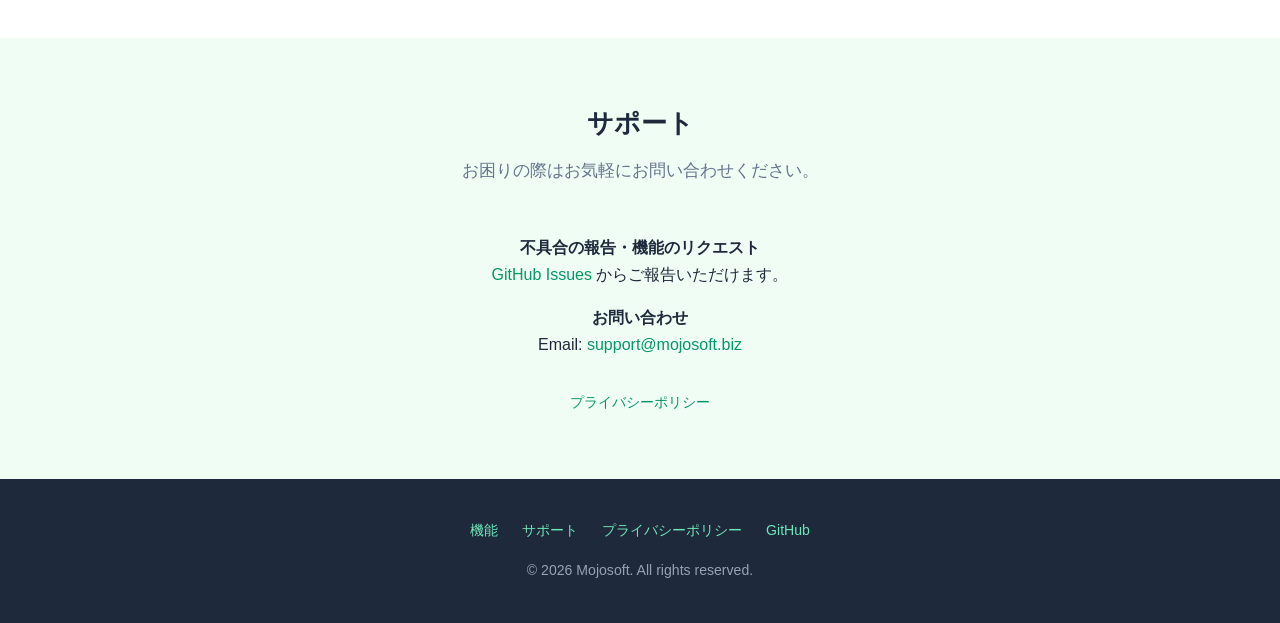
==== commit 009c0658: "Restore original images and presentation; retain SEO metadata" ====
--- a/index.html
+++ b/index.html
@@ -192,7 +192,10 @@
 <div style="height:44px;"></div>
 
 <!-- Language toggle -->
-<a class="lang-toggle" href="https://mojosoftjp.github.io/sakutto-imageconverter/en/" lang="en" style="text-decoration:none">English</a>
+<button class="lang-toggle" onclick="toggleLang()">
+  <span class="ja">EN</span>
+  <span class="en">&#x65E5;&#x672C;&#x8A9E;</span>
+</button>
 
 <!-- Hero -->
 <header class="hero">
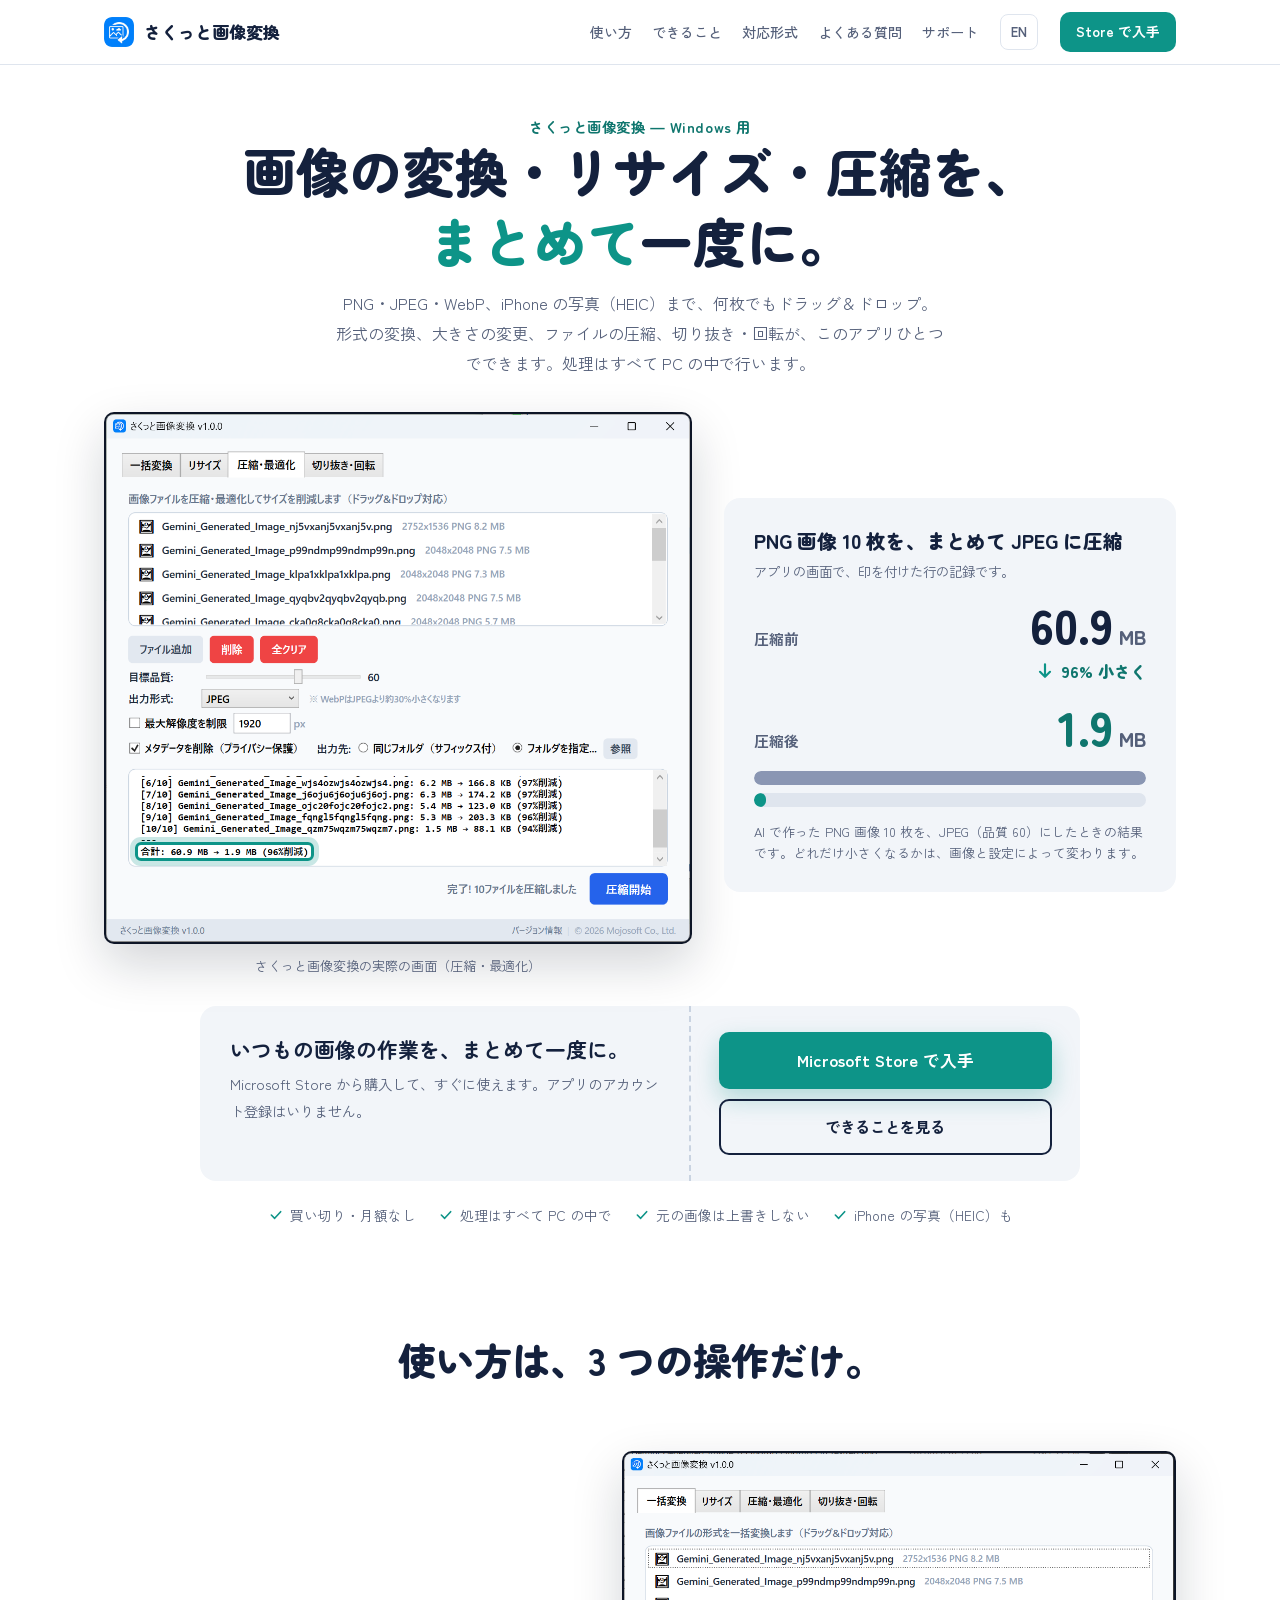
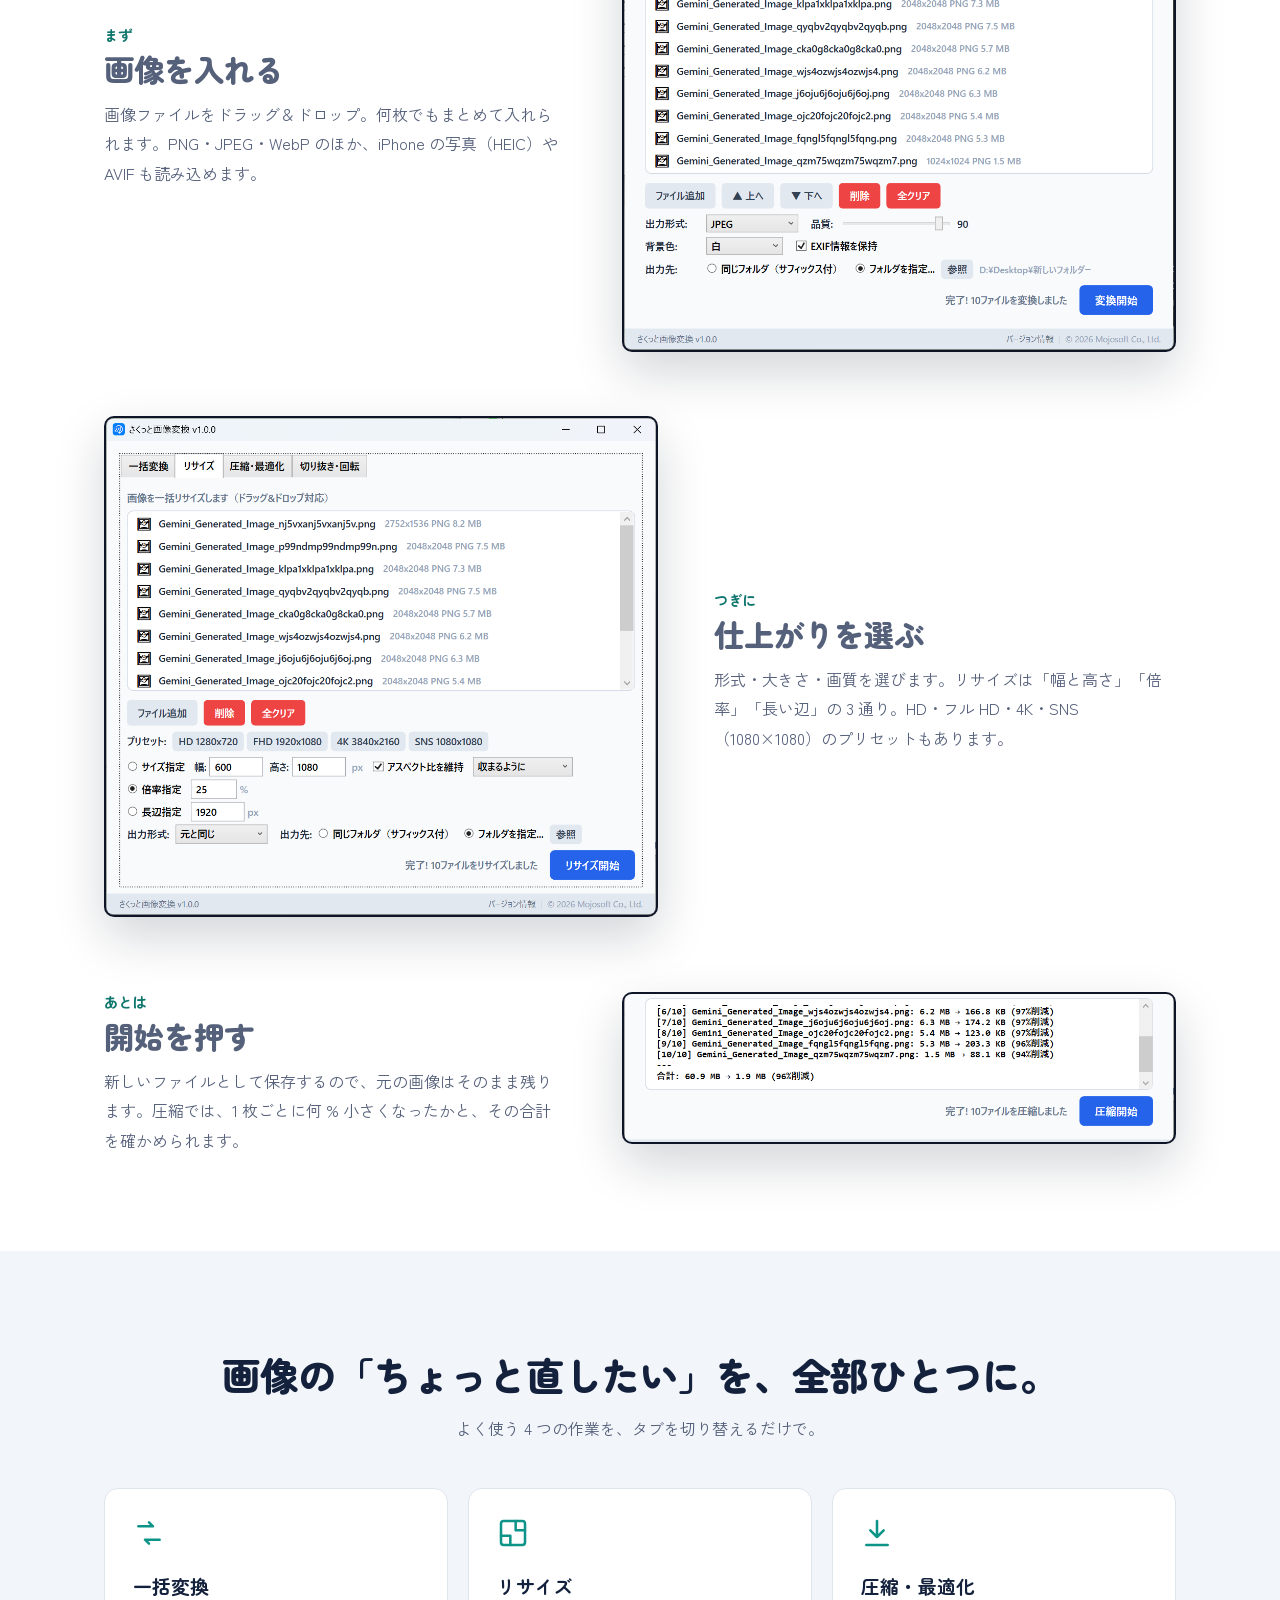
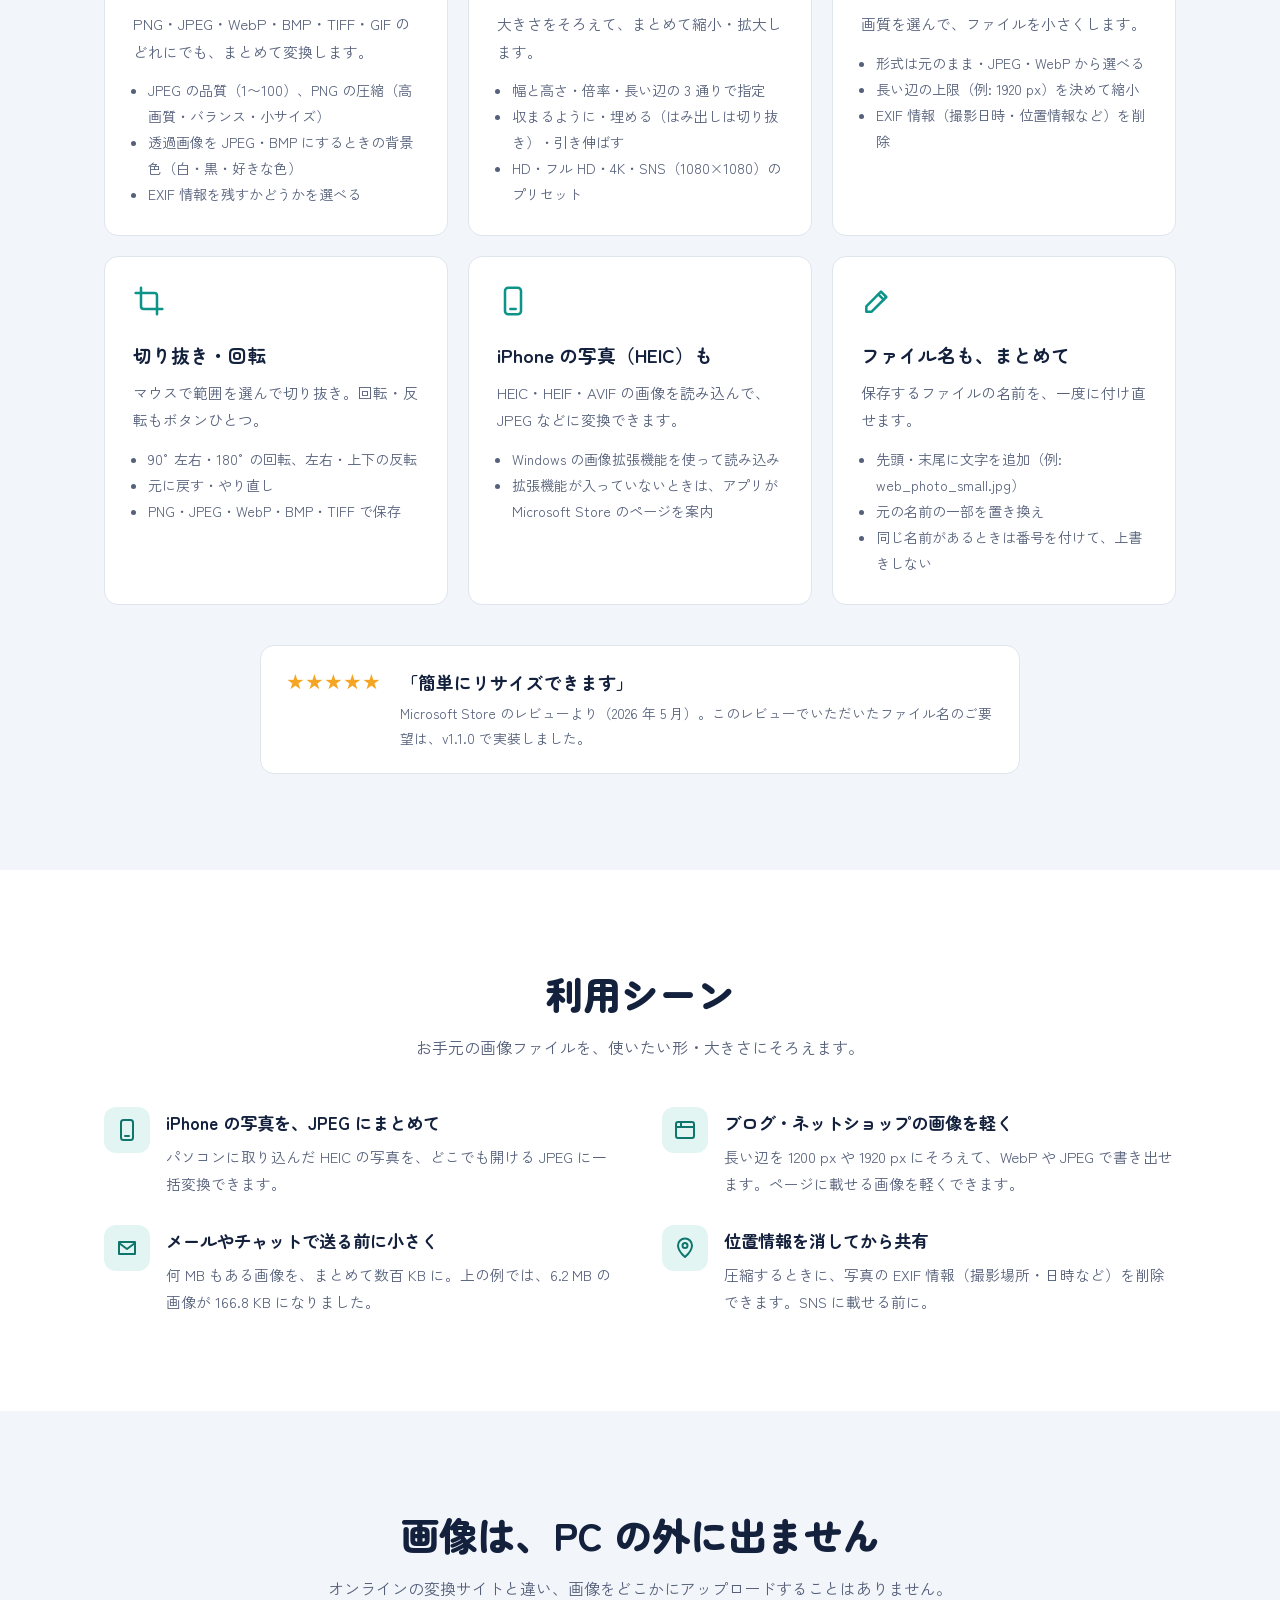
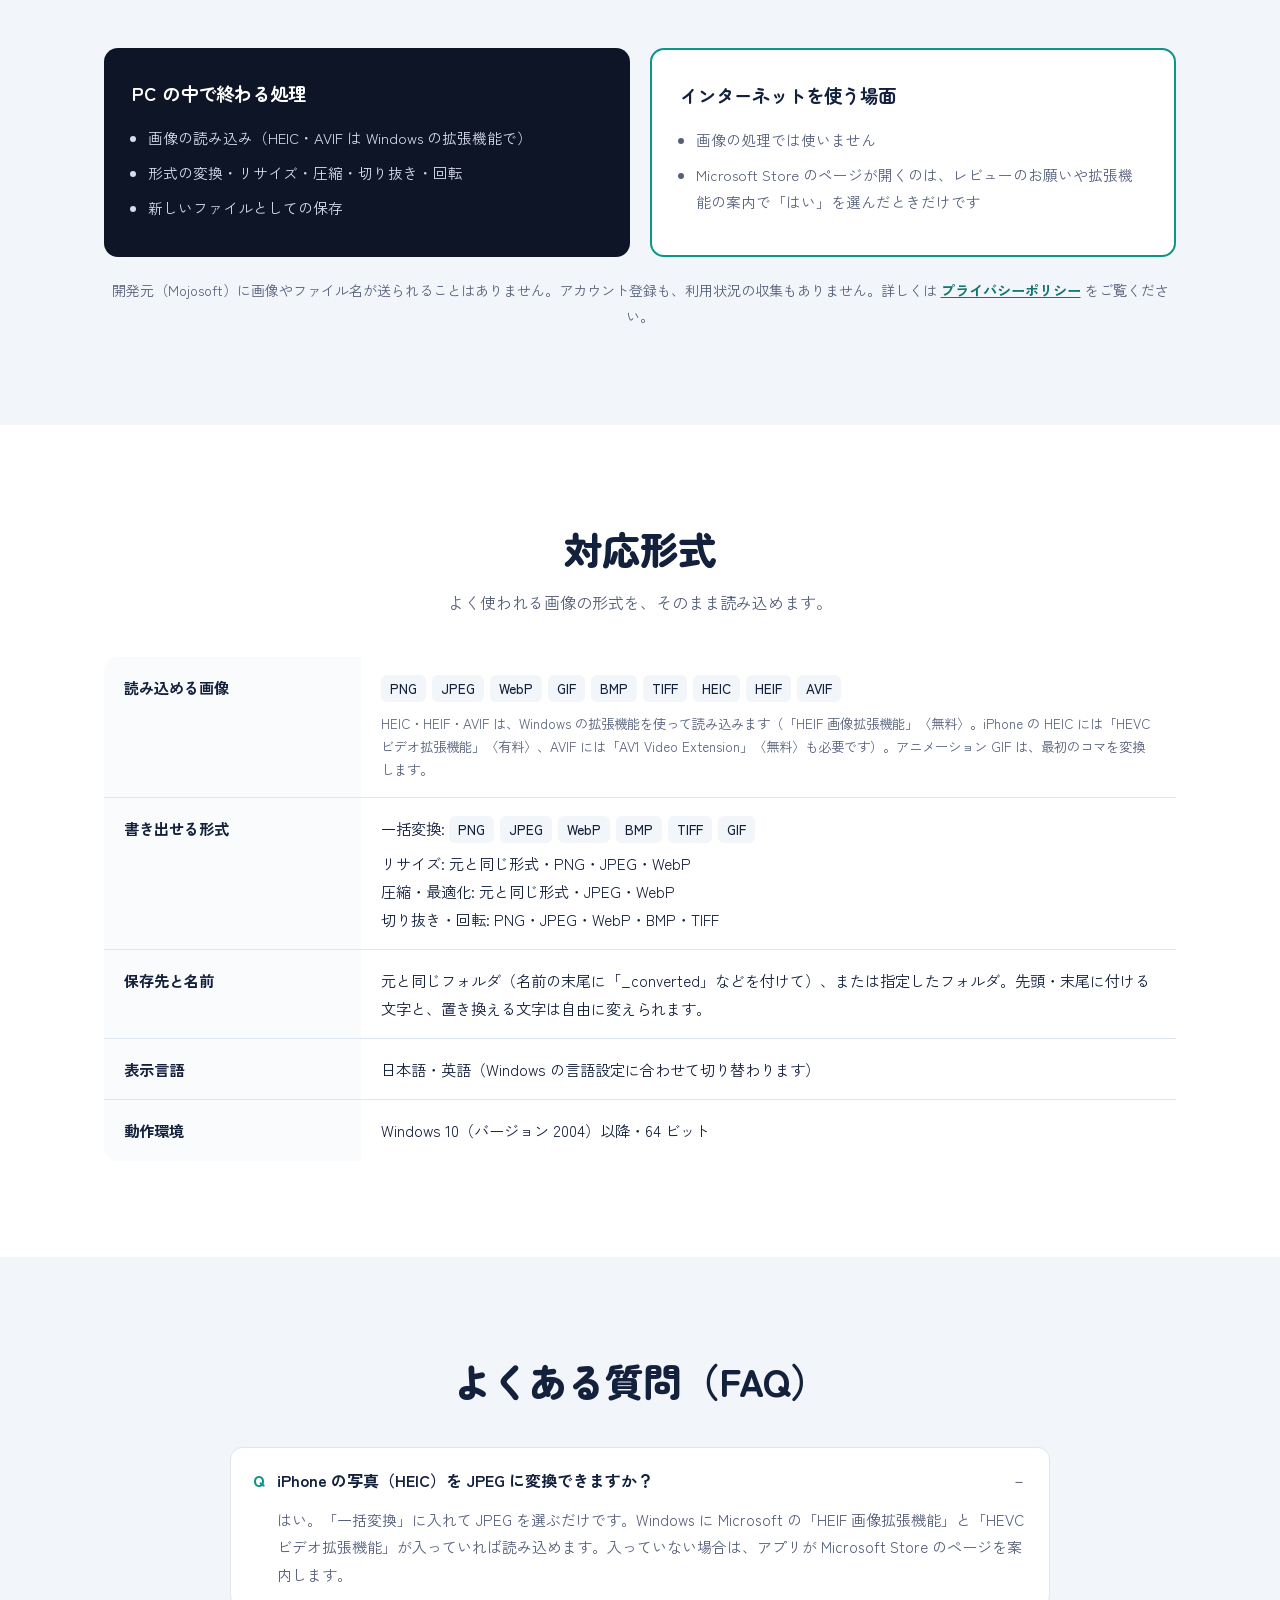
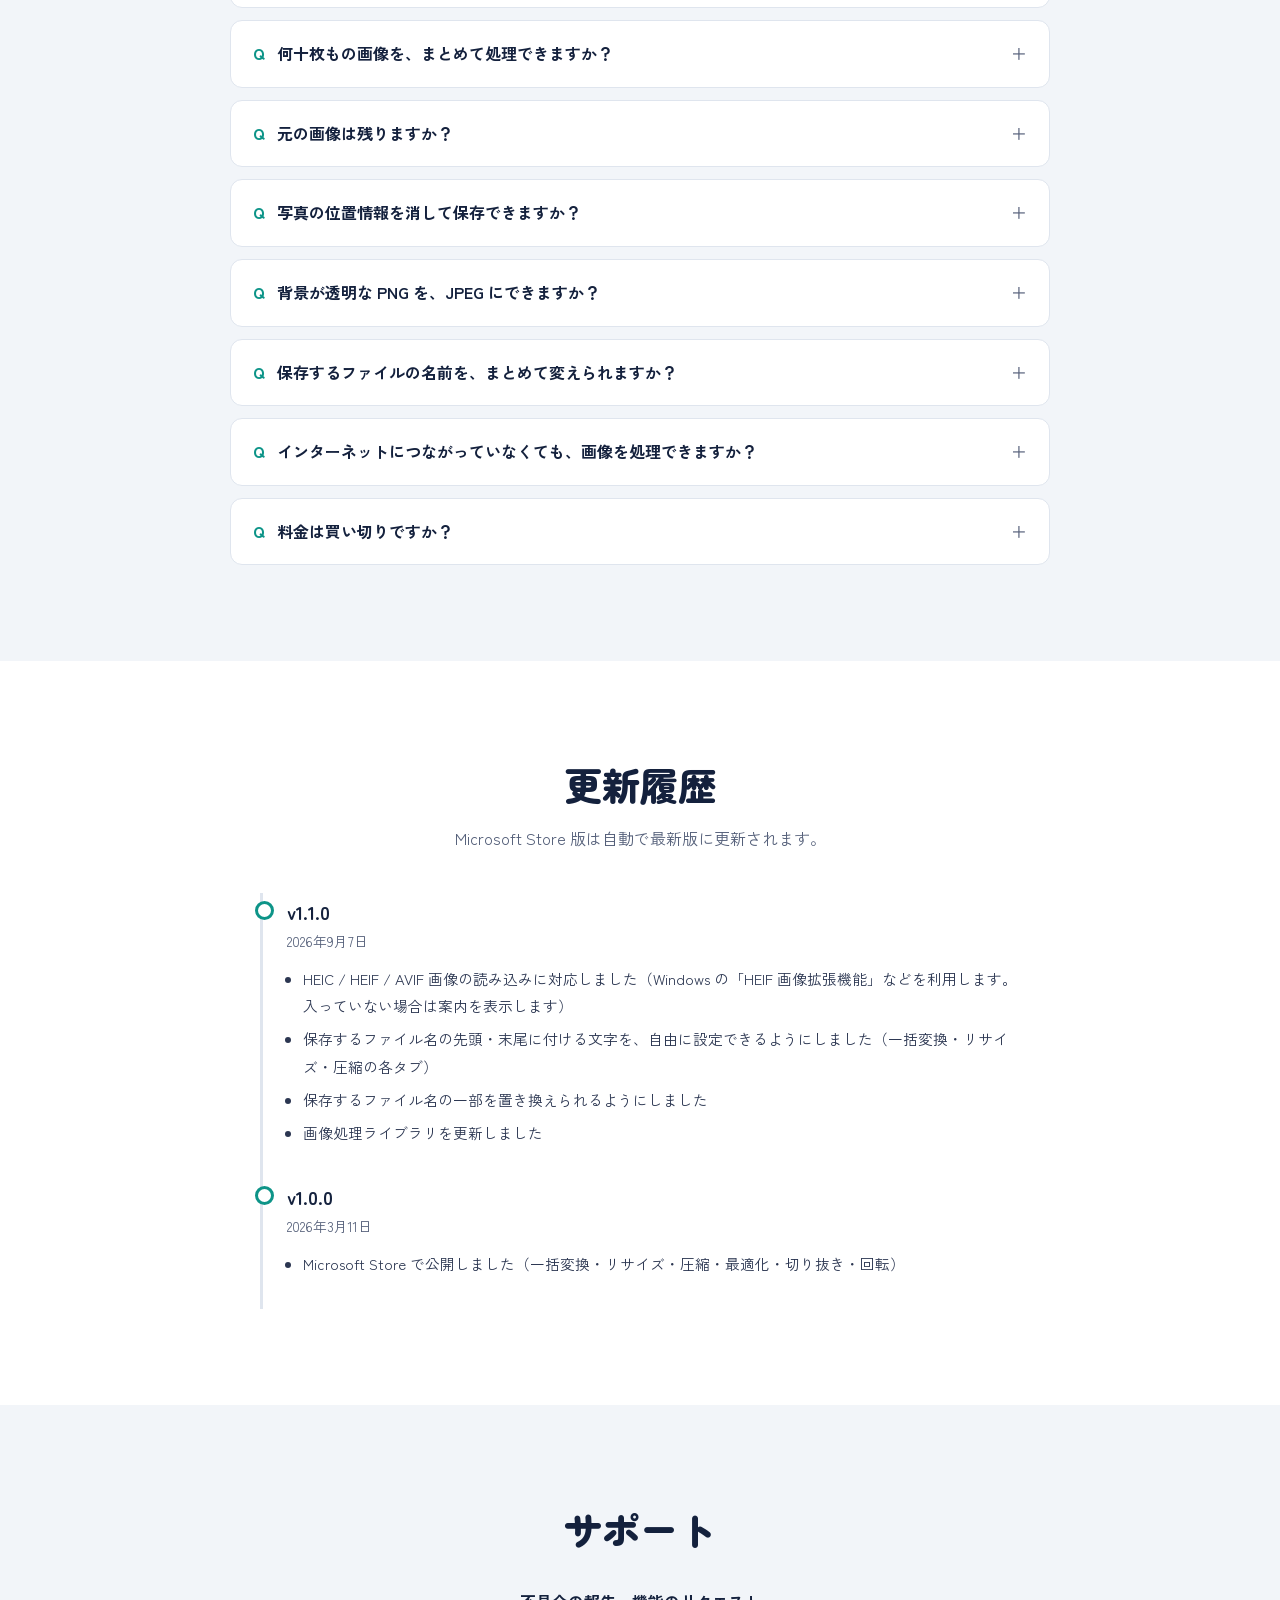
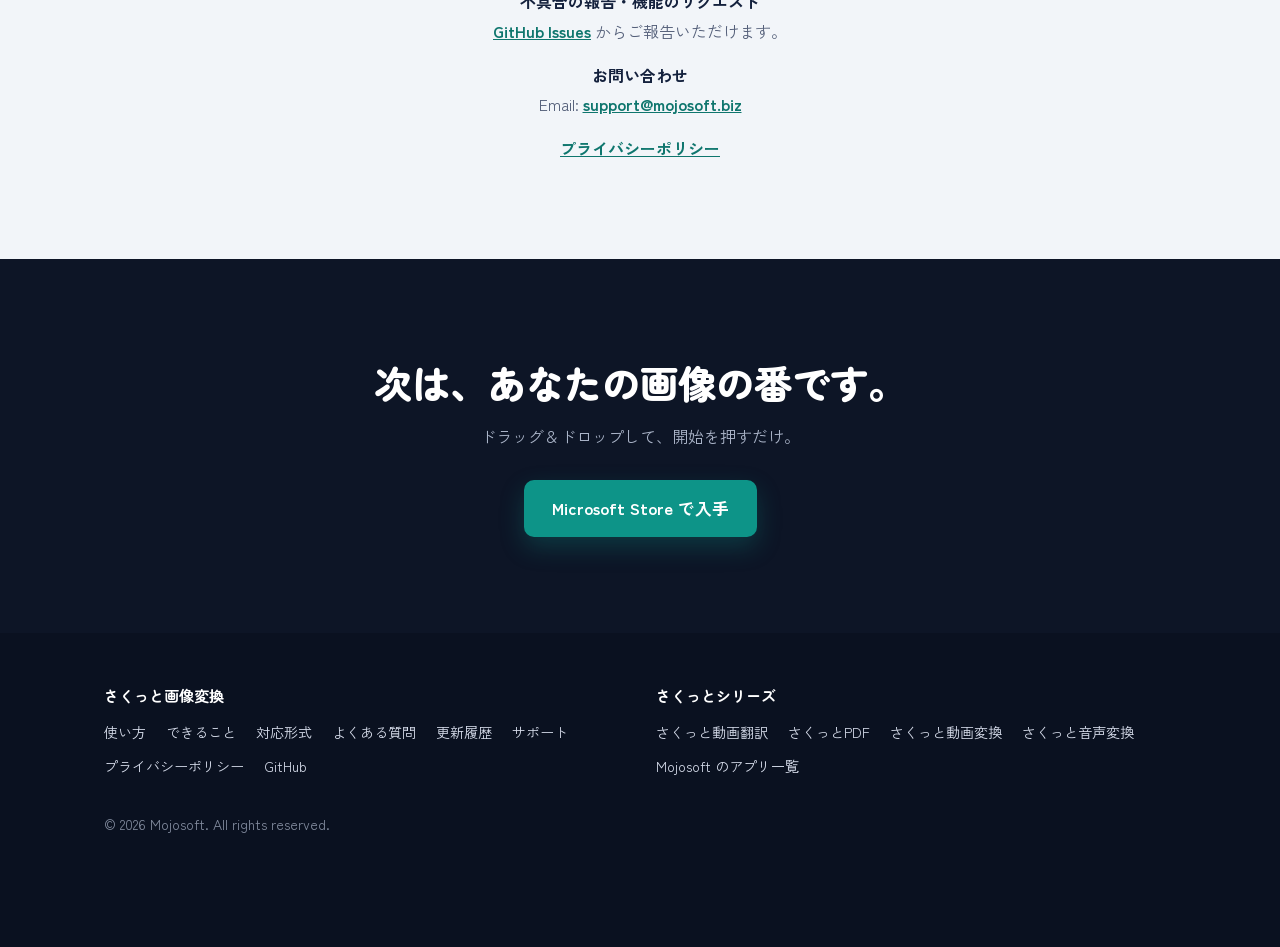
==== commit 22f07724: "design(lp): トップ・英語・プライバシーを新デザインに（動画翻訳と同じ型） - 最初の画面を「実際のアプリの画面＋印を付けた記録の行」と、明るい説明カード（圧縮前 60.9 MB → 圧縮後" ====
--- a/index.html
+++ b/index.html
@@ -1,132 +1,37 @@
 <!DOCTYPE html>
-<html lang="ja" class="lang-ja">
+<html lang="ja">
 <head>
 <meta charset="UTF-8">
 <meta name="viewport" content="width=device-width, initial-scale=1.0">
 <title>さくっと画像変換｜画像の一括変換・リサイズ・圧縮ソフト</title>
-<meta name="description" content="画像の形式変換・リサイズ・圧縮・切り抜き・回転をまとめて行うWindows用ソフト。ドラッグ＆ドロップで複数画像を一括処理できます。機能と操作画面を確認し、Microsoft Storeから購入できます。">
-<style>
-*{margin:0;padding:0;box-sizing:border-box}
-:root{--primary:#059669;--primary-dark:#047857;--accent:#F59E0B;--bg:#F0FDF4;--card:#FFFFFF;--text:#1E293B;--muted:#64748B;--border:#D1FAE5;--radius:12px}
-body{font-family:"Segoe UI","Meiryo","Hiragino Sans",sans-serif;background:var(--bg);color:var(--text);line-height:1.7}
-a{color:var(--primary);text-decoration:none}
-a:hover{text-decoration:underline}
-
-/* Language toggle */
-.lang-toggle{position:fixed;top:16px;right:16px;z-index:1000;background:rgba(255,255,255,.92);border:1px solid var(--border);border-radius:999px;padding:6px 16px;font-size:.85rem;font-weight:600;cursor:pointer;box-shadow:0 2px 12px rgba(0,0,0,.1);transition:background .2s}
-.lang-toggle:hover{background:#fff;box-shadow:0 4px 16px rgba(0,0,0,.15)}
-[data-lang="ja"] .en,[data-lang="en"] .ja{display:none!important}
-
-/* Hero */
-.hero{background:linear-gradient(135deg,#047857 0%,#059669 40%,#10B981 100%);color:#fff;padding:80px 24px 64px;text-align:center;position:relative;overflow:hidden}
-.hero::after{content:"";position:absolute;bottom:-2px;left:0;right:0;height:48px;background:var(--bg);clip-path:ellipse(55% 100% at 50% 100%)}
-.hero-title{display:flex;align-items:center;justify-content:center;gap:16px;margin-bottom:8px}
-.hero-title img{width:64px;height:64px;border-radius:16px;filter:drop-shadow(0 4px 12px rgba(0,0,0,.25))}
-.hero h1{font-size:2.6rem;font-weight:800;letter-spacing:-.02em;margin:0}
-.hero .subtitle{font-size:1.15rem;opacity:.9;margin-bottom:32px;font-weight:400}
-.hero .tagline{display:inline-block;background:rgba(255,255,255,.18);border-radius:999px;padding:6px 20px;font-size:.9rem;margin-bottom:24px;backdrop-filter:blur(4px)}
-.hero .formats{display:flex;gap:8px;justify-content:center;flex-wrap:wrap;margin-bottom:32px}
-.hero .format-badge{background:rgba(255,255,255,.2);border:1px solid rgba(255,255,255,.3);border-radius:8px;padding:4px 14px;font-size:.82rem;font-weight:600;backdrop-filter:blur(4px)}
-.cta-group{display:flex;gap:14px;justify-content:center;flex-wrap:wrap}
-.btn{display:inline-flex;align-items:center;gap:8px;padding:14px 32px;border-radius:999px;font-size:1rem;font-weight:600;transition:transform .15s,box-shadow .15s;cursor:pointer;border:none}
-.btn-primary{background:#fff;color:var(--primary)}
-.btn-primary:hover{transform:translateY(-2px);box-shadow:0 8px 24px rgba(0,0,0,.18);text-decoration:none}
-.btn-outline{background:transparent;color:#fff;border:2px solid rgba(255,255,255,.5)}
-.btn-outline:hover{background:rgba(255,255,255,.12);text-decoration:none}
-
-/* Container */
-.container{max-width:960px;margin:0 auto;padding:0 24px}
-
-/* Section */
-.section{padding:64px 0}
-.section-title{font-size:1.6rem;font-weight:700;text-align:center;margin-bottom:12px}
-.section-desc{text-align:center;color:var(--muted);margin-bottom:48px;font-size:1.05rem}
-
-/* Feature cards for 4 tabs */
-.feature-grid{display:grid;grid-template-columns:repeat(2,1fr);gap:28px}
-.feature-card{background:var(--card);border:1px solid var(--border);border-radius:var(--radius);padding:32px 28px;transition:transform .2s,box-shadow .2s}
-.feature-card:hover{transform:translateY(-4px);box-shadow:0 12px 40px rgba(5,150,105,.12)}
-.feature-card .feature-icon{font-size:2.4rem;margin-bottom:12px;display:block}
-.feature-card .feature-tag{display:inline-block;font-size:.75rem;font-weight:600;padding:3px 10px;border-radius:999px;margin-bottom:12px}
-.feature-card .feature-tag.convert{background:#ECFDF5;color:#059669}
-.feature-card .feature-tag.resize{background:#EFF6FF;color:#2563EB}
-.feature-card .feature-tag.compress{background:#FFF7ED;color:#EA580C}
-.feature-card .feature-tag.crop{background:#F5F3FF;color:#7C3AED}
-.feature-card h3{font-size:1.2rem;margin-bottom:8px;font-weight:700}
-.feature-card p{font-size:.92rem;color:var(--muted);line-height:1.7}
-.feature-card ul{margin-top:10px;padding-left:18px;font-size:.88rem;color:var(--muted)}
-.feature-card ul li{margin-bottom:4px}
-
-/* Feature detail rows (for screenshots) */
-.feature-row{display:flex;gap:40px;align-items:center;margin-bottom:56px;flex-wrap:wrap}
-.feature-row:last-child{margin-bottom:0}
-.feature-row.reverse{flex-direction:row-reverse}
-.feature-img{flex:1 1 55%;min-width:280px}
-.feature-img img{width:100%;border-radius:var(--radius);box-shadow:0 8px 32px rgba(0,0,0,.10);border:1px solid var(--border);transition:transform .2s,box-shadow .2s}
-.feature-img img:hover{transform:scale(1.02);box-shadow:0 12px 40px rgba(0,0,0,.15)}
-.feature-info{flex:1 1 35%;min-width:220px}
-.feature-info .feature-icon{font-size:2.2rem;margin-bottom:8px;display:block}
-.feature-info h3{font-size:1.25rem;margin-bottom:8px;font-weight:700}
-.feature-info p{font-size:.95rem;color:var(--muted);line-height:1.7}
-.feature-info .feature-tag{display:inline-block;font-size:.78rem;font-weight:600;padding:3px 10px;border-radius:999px;margin-bottom:10px}
-.feature-info .feature-tag.convert{background:#ECFDF5;color:#059669}
-.feature-info .feature-tag.resize{background:#EFF6FF;color:#2563EB}
-.feature-info .feature-tag.compress{background:#FFF7ED;color:#EA580C}
-.feature-info .feature-tag.crop{background:#F5F3FF;color:#7C3AED}
-
-/* Points */
-.points{display:grid;grid-template-columns:repeat(auto-fit,minmax(260px,1fr));gap:24px;margin-top:40px}
-.point{display:flex;gap:16px;align-items:flex-start}
-.point-icon{flex-shrink:0;width:48px;height:48px;border-radius:12px;background:linear-gradient(135deg,#D1FAE5,#ECFDF5);display:flex;align-items:center;justify-content:center;font-size:1.4rem}
-.point h3{font-size:1rem;margin-bottom:4px}
-.point p{font-size:.9rem;color:var(--muted)}
-
-/* Steps */
-.steps{display:grid;grid-template-columns:repeat(auto-fit,minmax(240px,1fr));gap:28px;counter-reset:step}
-.step{background:var(--card);border:1px solid var(--border);border-radius:var(--radius);padding:28px 24px;position:relative}
-.step::before{counter-increment:step;content:counter(step);position:absolute;top:-14px;left:20px;width:32px;height:32px;border-radius:50%;background:var(--primary);color:#fff;font-weight:700;font-size:.9rem;display:flex;align-items:center;justify-content:center}
-.step h3{margin-top:8px;font-size:1rem;margin-bottom:6px}
-.step p{font-size:.9rem;color:var(--muted)}
-
-/* Footer */
-footer{background:#1E293B;color:#CBD5E1;padding:40px 24px;text-align:center;font-size:.88rem}
-footer a{color:#6EE7B7}
-footer .footer-links{margin-bottom:16px;display:flex;gap:24px;justify-content:center;flex-wrap:wrap}
-footer .copyright{opacity:.7;margin-top:8px}
-
-/* Responsive */
-@media(max-width:700px){
-  .hero h1{font-size:2rem}
-  .hero .subtitle{font-size:1rem}
-  .hero-logo{width:72px;height:72px;border-radius:18px}
-  .feature-grid{grid-template-columns:1fr}
-  .feature-row,.feature-row.reverse{flex-direction:column}
-  .feature-img{min-width:100%}
-  .feature-info{min-width:100%;text-align:center}
-  .section{padding:48px 0}
-  .feature-row{margin-bottom:40px}
-}
-</style>
-  <link rel="canonical" href="https://mojosoftjp.github.io/sakutto-imageconverter/">
-  <link rel="alternate" href="https://mojosoftjp.github.io/sakutto-imageconverter/" hreflang="ja">
-  <link rel="alternate" href="https://mojosoftjp.github.io/sakutto-imageconverter/en/" hreflang="en">
-  <link rel="alternate" href="https://mojosoftjp.github.io/sakutto-imageconverter/" hreflang="x-default">
-  <meta name="robots" content="index, follow, max-image-preview:large">
-  <meta property="og:title" content="さくっと画像変換｜画像の一括変換・リサイズ・圧縮ソフト">
-  <meta property="og:description" content="画像の形式変換・リサイズ・圧縮・切り抜き・回転をまとめて行うWindows用ソフト。ドラッグ＆ドロップで複数画像を一括処理できます。機能と操作画面を確認し、Microsoft Storeから購入できます。">
-  <meta property="og:url" content="https://mojosoftjp.github.io/sakutto-imageconverter/">
-  <meta property="og:type" content="website">
-  <meta property="og:site_name" content="Mojosoft">
-  <meta property="og:locale" content="ja_JP">
-  <meta name="twitter:title" content="さくっと画像変換｜画像の一括変換・リサイズ・圧縮ソフト">
-  <meta name="twitter:description" content="画像の形式変換・リサイズ・圧縮・切り抜き・回転をまとめて行うWindows用ソフト。ドラッグ＆ドロップで複数画像を一括処理できます。機能と操作画面を確認し、Microsoft Storeから購入できます。">
-  <meta property="og:image" content="https://mojosoftjp.github.io/sakutto-imageconverter/ic_ss1.png">
-  <meta name="twitter:image" content="https://mojosoftjp.github.io/sakutto-imageconverter/ic_ss1.png">
-  <meta property="og:image:alt" content="さくっと画像変換｜画像の一括変換・リサイズ・圧縮ソフト">
-  <meta name="twitter:image:alt" content="さくっと画像変換｜画像の一括変換・リサイズ・圧縮ソフト">
-  <meta property="og:image:width" content="1076">
-  <meta property="og:image:height" content="972">
-  <meta name="twitter:card" content="summary_large_image">
+<meta name="description" content="画像の形式変換・リサイズ・圧縮・切り抜き・回転をまとめて行うWindows用ソフト。PNG・JPEG・WebPのほか、iPhoneの写真（HEIC）やAVIFも読み込めます。ドラッグ＆ドロップで複数画像を一括処理。処理はすべてPCの中で行います。">
+<link rel="icon" type="image/x-icon" href="favicon.ico">
+<link rel="icon" type="image/png" sizes="32x32" href="favicon-32.png">
+<link rel="apple-touch-icon" href="apple-touch-icon.png">
+<link rel="canonical" href="https://mojosoftjp.github.io/sakutto-imageconverter/">
+<link rel="alternate" href="https://mojosoftjp.github.io/sakutto-imageconverter/" hreflang="ja">
+<link rel="alternate" href="https://mojosoftjp.github.io/sakutto-imageconverter/en/" hreflang="en">
+<link rel="alternate" href="https://mojosoftjp.github.io/sakutto-imageconverter/" hreflang="x-default">
+<meta name="robots" content="index, follow, max-image-preview:large">
+<meta property="og:title" content="さくっと画像変換｜画像の一括変換・リサイズ・圧縮ソフト">
+<meta property="og:description" content="画像の形式変換・リサイズ・圧縮・切り抜き・回転をまとめて行うWindows用ソフト。PNG・JPEG・WebPのほか、iPhoneの写真（HEIC）やAVIFも読み込めます。ドラッグ＆ドロップで複数画像を一括処理。処理はすべてPCの中で行います。">
+<meta property="og:url" content="https://mojosoftjp.github.io/sakutto-imageconverter/">
+<meta property="og:type" content="website">
+<meta property="og:site_name" content="Mojosoft">
+<meta property="og:locale" content="ja_JP">
+<meta name="twitter:title" content="さくっと画像変換｜画像の一括変換・リサイズ・圧縮ソフト">
+<meta name="twitter:description" content="画像の形式変換・リサイズ・圧縮・切り抜き・回転をまとめて行うWindows用ソフト。PNG・JPEG・WebPのほか、iPhoneの写真（HEIC）やAVIFも読み込めます。ドラッグ＆ドロップで複数画像を一括処理。処理はすべてPCの中で行います。">
+<meta property="og:image" content="https://mojosoftjp.github.io/sakutto-imageconverter/ic_ss1.png">
+<meta name="twitter:image" content="https://mojosoftjp.github.io/sakutto-imageconverter/ic_ss1.png">
+<meta property="og:image:alt" content="さくっと画像変換｜画像の一括変換・リサイズ・圧縮ソフト">
+<meta name="twitter:image:alt" content="さくっと画像変換｜画像の一括変換・リサイズ・圧縮ソフト">
+<meta property="og:image:width" content="1076">
+<meta property="og:image:height" content="972">
+<meta name="twitter:card" content="summary_large_image">
+<link rel="preconnect" href="https://fonts.googleapis.com">
+<link rel="preconnect" href="https://fonts.gstatic.com" crossorigin>
+<link href="https://fonts.googleapis.com/css2?family=Zen+Kaku+Gothic+New:wght@400;500;700&family=Zen+Maru+Gothic:wght@700;900&display=swap" rel="stylesheet">
+<link rel="stylesheet" href="style.css">
 <script type="application/ld+json">
 {
   "@context": "https://schema.org",
@@ -135,12 +40,16 @@
       "@type": "SoftwareApplication",
       "@id": "https://mojosoftjp.github.io/sakutto-imageconverter/#software",
       "name": "さくっと画像変換",
+      "alternateName": "Sakutto Image Converter",
       "url": "https://mojosoftjp.github.io/sakutto-imageconverter/",
-      "description": "画像の形式変換・リサイズ・圧縮・切り抜き・回転をまとめて行うWindows用ソフト。ドラッグ＆ドロップで複数画像を一括処理できます。機能と操作画面を確認し、Microsoft Storeから購入できます。",
+      "description": "画像の形式変換・リサイズ・圧縮・切り抜き・回転をまとめて行うWindows用ソフト。PNG・JPEG・WebPのほか、iPhoneの写真（HEIC）やAVIFも読み込めます。ドラッグ＆ドロップで複数画像を一括処理。処理はすべてPCの中で行います。",
       "image": "https://mojosoftjp.github.io/sakutto-imageconverter/ic_ss1.png",
       "operatingSystem": "Windows",
       "applicationCategory": "MultimediaApplication",
       "inLanguage": "ja",
+      "sameAs": [
+        "https://apps.microsoft.com/detail/9PN0MSDB37DB"
+      ],
       "publisher": {
         "@type": "Organization",
         "@id": "https://mojosoft.biz/#organization",
@@ -183,286 +92,179 @@
 }
 </script>
 </head>
-<body data-lang="ja">
-
-<!-- Mojosoft Header -->
-<nav style="position:fixed;top:0;left:0;right:0;z-index:9999;background:rgba(255,255,255,.85);backdrop-filter:saturate(180%) blur(20px);-webkit-backdrop-filter:saturate(180%) blur(20px);border-bottom:1px solid rgba(0,0,0,.06);height:44px;display:flex;align-items:center;padding:0 24px;">
-  <a href="https://mojosoft.biz/" style="font-size:18px;font-weight:700;color:#1D1D1F;text-decoration:none;font-family:'Noto Sans JP',sans-serif;">Mojosoft</a>
-</nav>
-<div style="height:44px;"></div>
-
-<!-- Language toggle -->
-<button class="lang-toggle" onclick="toggleLang()">
-  <span class="ja">EN</span>
-  <span class="en">&#x65E5;&#x672C;&#x8A9E;</span>
-</button>
-
-<!-- Hero -->
-<header class="hero">
-  <div class="ja"><div class="tagline">Windows &#x7528;&#x753B;&#x50CF;&#x5909;&#x63DB;&#x30C4;&#x30FC;&#x30EB;</div></div>
-  <div class="en"><div class="tagline">All-in-One Image Converter for Windows</div></div>
-  <div class="hero-title">
-    <img src="logo.png" alt="Sakutto Image Converter icon">
-    <h1><span class="ja">&#x3055;&#x304F;&#x3063;&#x3068;&#x753B;&#x50CF;&#x5909;&#x63DB;</span><span class="en">Sakutto Image Converter</span></h1>
-  </div>
-  <p class="subtitle">
-    <span class="ja">&#x4E00;&#x62EC;&#x5909;&#x63DB;&#x30FB;&#x30EA;&#x30B5;&#x30A4;&#x30BA;&#x30FB;&#x5727;&#x7E2E;&#x30FB;&#x5207;&#x308A;&#x629C;&#x304D;<br>4&#x3064;&#x306E;&#x6A5F;&#x80FD;&#x3092;&#x30B7;&#x30F3;&#x30D7;&#x30EB;&#x306A;&#x3072;&#x3068;&#x3064;&#x306E;&#x30A2;&#x30D7;&#x30EA;&#x306B;&#x3002;</span>
-    <span class="en">Convert, Resize, Compress &amp; Crop<br>4 powerful features in one simple app.</span>
-  </p>
-  <div class="formats">
-    <span class="format-badge">PNG</span>
-    <span class="format-badge">JPEG</span>
-    <span class="format-badge">WebP</span>
-    <span class="format-badge">BMP</span>
-    <span class="format-badge">TIFF</span>
-    <span class="format-badge">GIF</span>
-  </div>
-  <div class="cta-group">
-    <a href="https://apps.microsoft.com/detail/9PN0MSDB37DB" class="btn btn-primary">
-      <svg width="20" height="20" viewBox="0 0 24 24" fill="none" stroke="currentColor" stroke-width="2"><rect x="3" y="3" width="8" height="8" rx="1"/><rect x="13" y="3" width="8" height="8" rx="1"/><rect x="3" y="13" width="8" height="8" rx="1"/><rect x="13" y="13" width="8" height="8" rx="1"/></svg>
-      <span class="ja">Microsoft Store &#x3067;&#x5165;&#x624B;</span><span class="en">Get on Microsoft Store</span>
-    </a>
-    <a href="#features" class="btn btn-outline">
-      <span class="ja">&#x6A5F;&#x80FD;&#x3092;&#x898B;&#x308B;</span><span class="en">View Features</span>
-    </a>
-  </div>
-</header>
-
-<!-- Feature overview cards -->
-<section id="features" class="section">
-  <div class="container">
-    <h2 class="section-title"><span class="ja">4&#x3064;&#x306E;&#x6A5F;&#x80FD;&#x3001;&#x305C;&#x3093;&#x3076;&#x5165;&#x308A;</span><span class="en">4 Features, All Included</span></h2>
-    <p class="section-desc"><span class="ja">&#x753B;&#x50CF;&#x306E;&#x5909;&#x63DB;&#x30FB;&#x52A0;&#x5DE5;&#x304C;&#x3053;&#x306E;&#x30A2;&#x30D7;&#x30EA;&#x3072;&#x3068;&#x3064;&#x3067;&#x5B8C;&#x7D50;&#x3057;&#x307E;&#x3059;&#x3002;</span><span class="en">One app covers all the image tasks you need.</span></p>
-    <div class="feature-grid">
-      <!-- 1: Batch Convert -->
-      <div class="feature-card">
-        <span class="feature-icon">&#x1F504;</span>
-        <span class="feature-tag convert"><span class="ja">&#x5909;&#x63DB;</span><span class="en">Convert</span></span>
-        <h3><span class="ja">&#x4E00;&#x62EC;&#x30D5;&#x30A9;&#x30FC;&#x30DE;&#x30C3;&#x30C8;&#x5909;&#x63DB;</span><span class="en">Batch Format Conversion</span></h3>
-        <p><span class="ja">PNG&#x30FBJPEG&#x30FBWebP&#x30FBBMP&#x30FBTIFF&#x30FBGIF&#x9593;&#x3092;&#x81EA;&#x7531;&#x306B;&#x5909;&#x63DB;&#x3002;&#x8907;&#x6570;&#x30D5;&#x30A1;&#x30A4;&#x30EB;&#x3092;&#x307E;&#x3068;&#x3081;&#x3066;&#x4E00;&#x62EC;&#x51E6;&#x7406;&#x3002;</span><span class="en">Convert freely between PNG, JPEG, WebP, BMP, TIFF, and GIF. Batch process multiple files at once.</span></p>
-        <ul>
-          <li><span class="ja">JPEG&#x54C1;&#x8CEA;&#x30FB;PNG&#x5727;&#x7E2E;&#x7387;&#x6307;&#x5B9A;</span><span class="en">JPEG quality &amp; PNG compression control</span></li>
-          <li><span class="ja">&#x900F;&#x904E;&#x80CC;&#x666F;&#x306E;&#x80CC;&#x666F;&#x8272;&#x8A2D;&#x5B9A;</span><span class="en">Background color for transparent images</span></li>
-          <li><span class="ja">EXIF&#x30E1;&#x30BF;&#x30C7;&#x30FC;&#x30BF;&#x4FDD;&#x6301;</span><span class="en">EXIF metadata preservation</span></li>
-        </ul>
+<body>
+
+<header class="site-header"><div class="wrap">
+  <a class="brand" href="./"><img src="logo-96.png" alt="" width="30" height="30">さくっと画像変換</a>
+  <nav class="site-nav" aria-label="ページ内">
+    <a href="#how">使い方</a><a href="#features">できること</a><a href="#formats">対応形式</a><a href="#faq">よくある質問</a><a href="#support">サポート</a>
+  </nav>
+  <a class="lang" href="en/" hreflang="en" lang="en">EN</a>
+  <a class="btn btn-main btn-sm" href="https://apps.microsoft.com/detail/9PN0MSDB37DB?cid=lp-index">Store で入手</a>
+</div></header>
+
+<main>
+<div class="hero"><div class="wrap">
+  <h1><span class="eyebrow">さくっと画像変換 ― Windows 用</span>画像の変換・リサイズ・圧縮を、<span class="nb"><b>まとめて</b>一度に。</span></h1>
+  <p class="lede">PNG・JPEG・WebP、iPhone の写真（HEIC）まで、何枚でもドラッグ＆ドロップ。形式の変換、大きさの変更、ファイルの圧縮、切り抜き・回転が、このアプリひとつでできます。処理はすべて PC の中で行います。</p>
+
+  <div class="result">
+    <figure class="result-shot">
+      <div class="frame"><div class="shot"><img src="ic_ss3.png" alt="さくっと画像変換の圧縮・最適化の画面。10 ファイルの圧縮が終わり、記録の最後に「合計: 60.9 MB → 1.9 MB（96%削減）」と表示されている" width="1076" height="972"><span class="mark" style="--l:4.9%;--t:81.1%;--w:30.8%" aria-hidden="true"></span></div></div>
+      <figcaption>さくっと画像変換の実際の画面（圧縮・最適化）</figcaption>
+    </figure>
+    <div class="nums">
+      <h2 id="h-demo">PNG 画像 10 枚を、まとめて JPEG に圧縮</h2>
+      <p class="nums-src">アプリの画面で、印を付けた行の記録です。</p>
+      <div class="nums-row"><span>圧縮前</span><b>60.9<small>MB</small></b></div>
+      <div class="nums-cut"><svg viewBox="0 0 24 24" aria-hidden="true"><path d="M12 4v15M6 13l6 6 6-6"/></svg>96% 小さく</div>
+      <div class="nums-row after"><span>圧縮後</span><b>1.9<small>MB</small></b></div>
+      <div class="bars" aria-hidden="true">
+        <div class="bar"><span class="track"><i class="fill" style="width:100%"></i></span></div>
+        <div class="bar after"><span class="track"><i class="fill" style="--to:3.1%"></i></span></div>
       </div>
-      <!-- 2: Resize -->
-      <div class="feature-card">
-        <span class="feature-icon">&#x1F4D0;</span>
-        <span class="feature-tag resize"><span class="ja">&#x30EA;&#x30B5;&#x30A4;&#x30BA;</span><span class="en">Resize</span></span>
-        <h3><span class="ja">&#x30EA;&#x30B5;&#x30A4;&#x30BA;</span><span class="en">Resize</span></h3>
-        <p><span class="ja">&#x30B5;&#x30A4;&#x30BA;&#x6307;&#x5B9A;&#x30FB;&#x500D;&#x7387;&#x30FB;&#x9577;&#x8FBA;&#x6307;&#x5B9A;&#x306E;3&#x30E2;&#x30FC;&#x30C9;&#x3002;SNS&#x7528;&#x30D7;&#x30EA;&#x30BB;&#x30C3;&#x30C8;&#x3082;&#x642D;&#x8F09;&#x3002;</span><span class="en">3 modes: exact size, scale ratio, or longest side. Includes SNS-ready presets.</span></p>
-        <ul>
-          <li><span class="ja">HD / Full HD / 4K &#x30D7;&#x30EA;&#x30BB;&#x30C3;&#x30C8;</span><span class="en">HD / Full HD / 4K presets</span></li>
-          <li><span class="ja">SNS&#x30D7;&#x30EA;&#x30BB;&#x30C3;&#x30C8;&#xFF08;Instagram&#x30FBX&#x7B49;&#xFF09;</span><span class="en">SNS presets (Instagram, X, etc.)</span></li>
-          <li><span class="ja">Lanczos3&#x9AD8;&#x54C1;&#x8CEA;&#x30EA;&#x30B5;&#x30F3;&#x30D7;&#x30EA;&#x30F3;&#x30B0;</span><span class="en">Lanczos3 high-quality resampling</span></li>
-        </ul>
-      </div>
-      <!-- 3: Compress -->
-      <div class="feature-card">
-        <span class="feature-icon">&#x1F4E6;</span>
-        <span class="feature-tag compress"><span class="ja">&#x5727;&#x7E2E;</span><span class="en">Compress</span></span>
-        <h3><span class="ja">&#x5727;&#x7E2E;&#x30FB;&#x6700;&#x9069;&#x5316;</span><span class="en">Compress &amp; Optimize</span></h3>
-        <p><span class="ja">&#x54C1;&#x8CEA;&#x30B9;&#x30E9;&#x30A4;&#x30C0;&#x30FC;&#x3067;&#x5727;&#x7E2E;&#x7387;&#x3092;&#x8ABF;&#x6574;&#x3002;&#x30D5;&#x30A1;&#x30A4;&#x30EB;&#x30B5;&#x30A4;&#x30BA;&#x3092;&#x5927;&#x5E45;&#x524A;&#x6E1B;&#x3002;</span><span class="en">Adjust compression with a quality slider. Dramatically reduce file sizes.</span></p>
-        <ul>
-          <li><span class="ja">&#x6700;&#x5927;&#x89E3;&#x50CF;&#x5EA6;&#x5236;&#x9650;</span><span class="en">Maximum resolution limit</span></li>
-          <li><span class="ja">&#x30E1;&#x30BF;&#x30C7;&#x30FC;&#x30BF;&#x524A;&#x9664;&#x30AA;&#x30D7;&#x30B7;&#x30E7;&#x30F3;</span><span class="en">Metadata removal option</span></li>
-          <li><span class="ja">&#x5727;&#x7E2E;&#x7D50;&#x679C;&#x30ED;&#x30B0;&#x8868;&#x793A;</span><span class="en">Compression result log</span></li>
-        </ul>
-      </div>
-      <!-- 4: Crop & Rotate -->
-      <div class="feature-card">
-        <span class="feature-icon">&#x2702;&#xFE0F;</span>
-        <span class="feature-tag crop"><span class="ja">&#x52A0;&#x5DE5;</span><span class="en">Edit</span></span>
-        <h3><span class="ja">&#x5207;&#x308A;&#x629C;&#x304D;&#x30FB;&#x56DE;&#x8EE2;</span><span class="en">Crop &amp; Rotate</span></h3>
-        <p><span class="ja">&#x30DE;&#x30A6;&#x30B9;&#x30C9;&#x30E9;&#x30C3;&#x30B0;&#x3067;&#x76F4;&#x611F;&#x7684;&#x306B;&#x5207;&#x308A;&#x629C;&#x304D;&#x3002;&#x56DE;&#x8EE2;&#x30FB;&#x53CD;&#x8EE2;&#x3082;&#x30EF;&#x30F3;&#x30AF;&#x30EA;&#x30C3;&#x30AF;&#x3002;</span><span class="en">Intuitively crop with mouse drag. Rotate and flip with one click.</span></p>
-        <ul>
-          <li><span class="ja">90&#xB0;/180&#xB0;&#x56DE;&#x8EE2;&#x30FB;&#x6C34;&#x5E73;/&#x5782;&#x76F4;&#x53CD;&#x8EE2;</span><span class="en">90&#xB0;/180&#xB0; rotation, horizontal/vertical flip</span></li>
-          <li><span class="ja">&#x5143;&#x306B;&#x623B;&#x305B;&#x308B;Undo/Redo</span><span class="en">Undo/Redo support</span></li>
-          <li><span class="ja">100%&#x8868;&#x793A;&#x30E2;&#x30FC;&#x30C9;&#x5BFE;&#x5FDC;</span><span class="en">100% zoom mode</span></li>
-        </ul>
-      </div>
+      <p class="nums-note">AI で作った PNG 画像 10 枚を、JPEG（品質 60）にしたときの結果です。どれだけ小さくなるかは、画像と設定によって変わります。</p>
     </div>
   </div>
-</section>
-
-<!-- Screenshots -->
-<section class="section" style="background:#fff">
-  <div class="container">
-    <h2 class="section-title"><span class="ja">&#x30B9;&#x30AF;&#x30EA;&#x30FC;&#x30F3;&#x30B7;&#x30E7;&#x30C3;&#x30C8;</span><span class="en">Screenshots</span></h2>
-    <p class="section-desc"><span class="ja">&#x5B9F;&#x969B;&#x306E;&#x30A2;&#x30D7;&#x30EA;&#x306E;&#x753B;&#x9762;&#x3092;&#x3054;&#x89A7;&#x304F;&#x3060;&#x3055;&#x3044;&#x3002;</span><span class="en">See the app in action.</span></p>
-
-    <!-- 1: Convert -->
-    <div class="feature-row">
-      <div class="feature-img">
-        <img class="ja" src="ic_ss1.png" alt="一括変換の画面" loading="lazy">
-        <img class="en" src="ic_en1.png" alt="Batch Convert" loading="lazy">
-      </div>
-      <div class="feature-info">
-        <span class="feature-tag convert"><span class="ja">&#x5909;&#x63DB;</span><span class="en">Convert</span></span>
-        <span class="feature-icon">&#x1F504;</span>
-        <h3><span class="ja">&#x4E00;&#x62EC;&#x30D5;&#x30A9;&#x30FC;&#x30DE;&#x30C3;&#x30C8;&#x5909;&#x63DB;</span><span class="en">Batch Format Conversion</span></h3>
-        <p><span class="ja">&#x8907;&#x6570;&#x306E;&#x753B;&#x50CF;&#x3092;&#x30C9;&#x30E9;&#x30C3;&#x30B0;&amp;&#x30C9;&#x30ED;&#x30C3;&#x30D7;&#x3067;&#x8FFD;&#x52A0;&#x3057;&#x3001;PNG&#x30FBJPEG&#x30FBWebP&#x30FBBMP&#x30FBTIFF&#x30FBGIF&#x306E;&#x3044;&#x305A;&#x308C;&#x304B;&#x306B;&#x4E00;&#x62EC;&#x5909;&#x63DB;&#x3002;JPEG&#x54C1;&#x8CEA;&#x3084;&#x900F;&#x904E;&#x80CC;&#x666F;&#x8272;&#x3082;&#x8A2D;&#x5B9A;&#x53EF;&#x80FD;&#x3002;</span><span class="en">Add multiple images via drag &amp; drop, then batch convert to PNG, JPEG, WebP, BMP, TIFF, or GIF. Configure JPEG quality and background color for transparent images.</span></p>
-      </div>
+
+  <div class="ticket">
+    <div class="l"><b>いつもの画像の作業を、まとめて一度に。</b><p>Microsoft Store から購入して、すぐに使えます。アプリのアカウント登録はいりません。</p></div>
+    <div class="r">
+      <a class="btn btn-main" href="https://apps.microsoft.com/detail/9PN0MSDB37DB?cid=lp-index">Microsoft Store で入手</a>
+      <a class="btn btn-line" href="#features">できることを見る</a>
     </div>
-
-    <!-- 2: Resize -->
-    <div class="feature-row reverse">
-      <div class="feature-img">
-        <img class="ja" src="ic_ss2.png" alt="リサイズの画面" loading="lazy">
-        <img class="en" src="ic_en2.png" alt="Resize" loading="lazy">
-      </div>
-      <div class="feature-info">
-        <span class="feature-tag resize"><span class="ja">&#x30EA;&#x30B5;&#x30A4;&#x30BA;</span><span class="en">Resize</span></span>
-        <span class="feature-icon">&#x1F4D0;</span>
-        <h3><span class="ja">&#x30EA;&#x30B5;&#x30A4;&#x30BA;</span><span class="en">Resize</span></h3>
-        <p><span class="ja">&#x30B5;&#x30A4;&#x30BA;&#x6307;&#x5B9A;&#x30FB;&#x500D;&#x7387;&#x30FB;&#x9577;&#x8FBA;&#x6307;&#x5B9A;&#x306E;3&#x30E2;&#x30FC;&#x30C9;&#x3002;HD&#x30FBFull HD&#x30FB;4K&#x3084;SNS&#x5411;&#x3051;&#x30D7;&#x30EA;&#x30BB;&#x30C3;&#x30C8;&#x3082;&#x642D;&#x8F09;&#x3002;Lanczos3&#x30A2;&#x30EB;&#x30B4;&#x30EA;&#x30BA;&#x30E0;&#x3067;&#x9AD8;&#x54C1;&#x8CEA;&#x306A;&#x30EA;&#x30B5;&#x30A4;&#x30BA;&#x3002;</span><span class="en">3 modes: exact size, scale, or longest side. Includes HD, Full HD, 4K, and SNS presets. Lanczos3 algorithm for high-quality resizing.</span></p>
-      </div>
-    </div>
-
-    <!-- 3: Compress -->
-    <div class="feature-row">
-      <div class="feature-img">
-        <img class="ja" src="ic_ss3.png" alt="圧縮・最適化の画面" loading="lazy">
-        <img class="en" src="ic_en3.png" alt="Compress &amp; Optimize" loading="lazy">
-      </div>
-      <div class="feature-info">
-        <span class="feature-tag compress"><span class="ja">&#x5727;&#x7E2E;</span><span class="en">Compress</span></span>
-        <span class="feature-icon">&#x1F4E6;</span>
-        <h3><span class="ja">&#x5727;&#x7E2E;&#x30FB;&#x6700;&#x9069;&#x5316;</span><span class="en">Compress &amp; Optimize</span></h3>
-        <p><span class="ja">&#x54C1;&#x8CEA;&#x30B9;&#x30E9;&#x30A4;&#x30C0;&#x30FC;&#x3067;&#x5727;&#x7E2E;&#x7387;&#x3092;&#x5FAE;&#x8ABF;&#x6574;&#x3002;&#x6700;&#x5927;&#x89E3;&#x50CF;&#x5EA6;&#x5236;&#x9650;&#x3084;&#x30E1;&#x30BF;&#x30C7;&#x30FC;&#x30BF;&#x524A;&#x9664;&#x3067;&#x30D5;&#x30A1;&#x30A4;&#x30EB;&#x30B5;&#x30A4;&#x30BA;&#x3092;&#x5927;&#x5E45;&#x524A;&#x6E1B;&#x3002;&#x5727;&#x7E2E;&#x7D50;&#x679C;&#x3082;&#x30ED;&#x30B0;&#x3067;&#x78BA;&#x8A8D;&#x3002;</span><span class="en">Fine-tune compression with a quality slider. Reduce file size with resolution limits and metadata removal. View compression results in the log.</span></p>
-      </div>
-    </div>
-
-    <!-- 4: Crop & Rotate -->
-    <div class="feature-row reverse">
-      <div class="feature-img">
-        <img class="ja" src="ic_ss4.png" alt="切り抜き・回転の画面" loading="lazy">
-        <img class="en" src="ic_en4.png" alt="Crop &amp; Rotate" loading="lazy">
-      </div>
-      <div class="feature-info">
-        <span class="feature-tag crop"><span class="ja">&#x52A0;&#x5DE5;</span><span class="en">Edit</span></span>
-        <span class="feature-icon">&#x2702;&#xFE0F;</span>
-        <h3><span class="ja">&#x5207;&#x308A;&#x629C;&#x304D;&#x30FB;&#x56DE;&#x8EE2;</span><span class="en">Crop &amp; Rotate</span></h3>
-        <p><span class="ja">&#x30DE;&#x30A6;&#x30B9;&#x30C9;&#x30E9;&#x30C3;&#x30B0;&#x3067;&#x5207;&#x308A;&#x629C;&#x304D;&#x7BC4;&#x56F2;&#x3092;&#x9078;&#x629E;&#x3002;90&#xB0;/180&#xB0;&#x56DE;&#x8EE2;&#x3001;&#x6C34;&#x5E73;&#x30FB;&#x5782;&#x76F4;&#x53CD;&#x8EE2;&#x3082;&#x30EF;&#x30F3;&#x30AF;&#x30EA;&#x30C3;&#x30AF;&#x3002;Undo/Redo&#x3067;&#x4F55;&#x5EA6;&#x3067;&#x3082;&#x3084;&#x308A;&#x76F4;&#x305B;&#x307E;&#x3059;&#x3002;</span><span class="en">Select crop area with mouse drag. Rotate 90&#xB0;/180&#xB0; and flip horizontally or vertically with one click. Undo/Redo lets you try again anytime.</span></p>
-      </div>
-    </div>
-  </div>
-</section>
-
-<!-- Why choose -->
-<section class="section">
-  <div class="container">
-    <h2 class="section-title"><span class="ja">&#x9078;&#x3070;&#x308C;&#x308B;&#x7406;&#x7531;</span><span class="en">Why Choose Sakutto Image Converter</span></h2>
-    <p class="section-desc"><span class="ja">&#x65E5;&#x5E38;&#x306E;&#x753B;&#x50CF;&#x4F5C;&#x696D;&#x3092;&#x3001;&#x3082;&#x3063;&#x3068;&#x30B7;&#x30F3;&#x30D7;&#x30EB;&#x306B;&#x3002;</span><span class="en">Make your daily image tasks simpler.</span></p>
-    <div class="points">
-      <div class="point">
-        <div class="point-icon">&#x26A1;</div>
-        <div>
-          <h3><span class="ja">&#x3059;&#x3050;&#x4F7F;&#x3048;&#x308B;</span><span class="en">Ready to Use</span></h3>
-          <p><span class="ja">&#x30A4;&#x30F3;&#x30B9;&#x30C8;&#x30FC;&#x30EB;&#x3057;&#x305F;&#x3089;&#x3059;&#x3050;&#x8D77;&#x52D5;&#x3002;&#x30A2;&#x30AB;&#x30A6;&#x30F3;&#x30C8;&#x767B;&#x9332;&#x3082;&#x30ED;&#x30B0;&#x30A4;&#x30F3;&#x3082;&#x4E0D;&#x8981;&#x3067;&#x3059;&#x3002;</span><span class="en">Launch right after install. No account signup or login required.</span></p>
-        </div>
-      </div>
-      <div class="point">
-        <div class="point-icon">&#x1F5BC;&#xFE0F;</div>
-        <div>
-          <h3><span class="ja">6&#x30D5;&#x30A9;&#x30FC;&#x30DE;&#x30C3;&#x30C8;&#x5BFE;&#x5FDC;</span><span class="en">6 Formats Supported</span></h3>
-          <p><span class="ja">PNG&#x30FBJPEG&#x30FBWebP&#x30FBBMP&#x30FBTIFF&#x30FBGIF&#x3002;&#x3088;&#x304F;&#x4F7F;&#x3046;&#x5F62;&#x5F0F;&#x3092;&#x3059;&#x3079;&#x3066;&#x30AB;&#x30D0;&#x30FC;&#x3002;</span><span class="en">PNG, JPEG, WebP, BMP, TIFF, GIF. All common formats covered.</span></p>
-        </div>
-      </div>
-      <div class="point">
-        <div class="point-icon">&#x1F30D;</div>
-        <div>
-          <h3><span class="ja">&#x65E5;&#x672C;&#x8A9E;/&#x82F1;&#x8A9E;&#x5BFE;&#x5FDC;</span><span class="en">Japanese / English</span></h3>
-          <p><span class="ja">OS&#x306E;&#x8A00;&#x8A9E;&#x8A2D;&#x5B9A;&#x306B;&#x5408;&#x308F;&#x305B;&#x3066;&#x81EA;&#x52D5;&#x3067;&#x5207;&#x308A;&#x66FF;&#x308F;&#x308A;&#x307E;&#x3059;&#x3002;</span><span class="en">Automatically switches based on your OS language setting.</span></p>
-        </div>
-      </div>
-      <div class="point">
-        <div class="point-icon">&#x1F512;</div>
-        <div>
-          <h3><span class="ja">&#x5B8C;&#x5168;&#x30AA;&#x30D5;&#x30E9;&#x30A4;&#x30F3;</span><span class="en">Fully Offline</span></h3>
-          <p><span class="ja">&#x3059;&#x3079;&#x3066;&#x306E;&#x51E6;&#x7406;&#x306F;PC&#x4E0A;&#x3067;&#x5B8C;&#x7D50;&#x3002;&#x30D5;&#x30A1;&#x30A4;&#x30EB;&#x304C;&#x5916;&#x90E8;&#x306B;&#x9001;&#x4FE1;&#x3055;&#x308C;&#x308B;&#x3053;&#x3068;&#x306F;&#x3042;&#x308A;&#x307E;&#x305B;&#x3093;&#x3002;</span><span class="en">All processing stays on your PC. Your files are never sent to any server.</span></p>
-        </div>
-      </div>
-      <div class="point">
-        <div class="point-icon">&#x1F4B0;</div>
-        <div>
-          <h3><span class="ja">&#x8CB7;&#x3044;&#x5207;&#x308A;</span><span class="en">One-Time Purchase</span></h3>
-          <p><span class="ja">&#x6708;&#x984D;&#x8AB2;&#x91D1;&#x306A;&#x3057;&#x3002;&#x4E00;&#x5EA6;&#x8CFC;&#x5165;&#x3059;&#x308C;&#x3070;&#x305A;&#x3063;&#x3068;&#x4F7F;&#x3048;&#x307E;&#x3059;&#x3002;</span><span class="en">No subscription fees. Buy once, use forever.</span></p>
-        </div>
-      </div>
-      <div class="point">
-        <div class="point-icon">&#x1FAB6;</div>
-        <div>
-          <h3><span class="ja">&#x8EFD;&#x91CF;&amp;&#x9AD8;&#x901F;</span><span class="en">Lightweight &amp; Fast</span></h3>
-          <p><span class="ja">&#x5927;&#x91CF;&#x306E;&#x753B;&#x50CF;&#x3082;&#x30B5;&#x30AF;&#x30B5;&#x30AF;&#x51E6;&#x7406;&#x3002;&#x9032;&#x6357;&#x30D0;&#x30FC;&#x3067;&#x30EA;&#x30A2;&#x30EB;&#x30BF;&#x30A4;&#x30E0;&#x306B;&#x78BA;&#x8A8D;&#x3002;</span><span class="en">Handles large batches smoothly. Real-time progress bar included.</span></p>
-        </div>
-      </div>
-    </div>
-  </div>
-</section>
-
-<!-- How to use -->
-<section class="section" style="background:#fff">
-  <div class="container">
-    <h2 class="section-title"><span class="ja">&#x4F7F;&#x3044;&#x65B9;&#x306F;&#x304B;&#x3093;&#x305F;&#x3093; 3&#x30B9;&#x30C6;&#x30C3;&#x30D7;</span><span class="en">Easy 3-Step Workflow</span></h2>
-    <p class="section-desc"><span class="ja">&#x753B;&#x50CF;&#x5909;&#x63DB;&#x304C;&#x3053;&#x3093;&#x306A;&#x306B;&#x30E9;&#x30AF;&#x306B;&#x306A;&#x308A;&#x307E;&#x3059;&#x3002;</span><span class="en">Image conversion has never been this easy.</span></p>
-    <div class="steps">
-      <div class="step">
-        <h3><span class="ja">&#x30BF;&#x30D6;&#x3092;&#x9078;&#x3076;</span><span class="en">Choose a Tab</span></h3>
-        <p><span class="ja">&#x5909;&#x63DB;&#x30FB;&#x30EA;&#x30B5;&#x30A4;&#x30BA;&#x30FB;&#x5727;&#x7E2E;&#x30FB;&#x5207;&#x308A;&#x629C;&#x304D;&#x304B;&#x3089;&#x3001;&#x3084;&#x308A;&#x305F;&#x3044;&#x64CD;&#x4F5C;&#x3092;&#x30AF;&#x30EA;&#x30C3;&#x30AF;&#x3002;</span><span class="en">Click the tab for the operation you want: convert, resize, compress, or crop.</span></p>
-      </div>
-      <div class="step">
-        <h3><span class="ja">&#x30D5;&#x30A1;&#x30A4;&#x30EB;&#x3092;&#x5165;&#x308C;&#x308B;</span><span class="en">Add Your Files</span></h3>
-        <p><span class="ja">&#x753B;&#x50CF;&#x30D5;&#x30A1;&#x30A4;&#x30EB;&#x3092;&#x30C9;&#x30E9;&#x30C3;&#x30B0;&amp;&#x30C9;&#x30ED;&#x30C3;&#x30D7;&#x3001;&#x307E;&#x305F;&#x306F;&#x30DC;&#x30BF;&#x30F3;&#x3067;&#x9078;&#x629E;&#x3002;</span><span class="en">Drag &amp; drop image files, or select them with the file picker.</span></p>
-      </div>
-      <div class="step">
-        <h3><span class="ja">&#x5B9F;&#x884C;&#xFF01;</span><span class="en">Execute!</span></h3>
-        <p><span class="ja">&#x30DC;&#x30BF;&#x30F3;&#x3092;&#x30AF;&#x30EA;&#x30C3;&#x30AF;&#x3059;&#x308B;&#x3060;&#x3051;&#x3002;&#x51E6;&#x7406;&#x7D50;&#x679C;&#x306F;&#x3059;&#x3050;&#x306B;&#x4FDD;&#x5B58;&#x3055;&#x308C;&#x307E;&#x3059;&#x3002;</span><span class="en">Click the button and you're done. Results are saved instantly.</span></p>
-      </div>
-    </div>
-  </div>
-</section>
-
-<!-- Support -->
-<section id="support" class="section">
-  <div class="container">
-    <h2 class="section-title"><span class="ja">&#x30B5;&#x30DD;&#x30FC;&#x30C8;</span><span class="en">Support</span></h2>
-    <p class="section-desc"><span class="ja">&#x304A;&#x56F0;&#x308A;&#x306E;&#x969B;&#x306F;&#x304A;&#x6C17;&#x8EFD;&#x306B;&#x304A;&#x554F;&#x3044;&#x5408;&#x308F;&#x305B;&#x304F;&#x3060;&#x3055;&#x3044;&#x3002;</span><span class="en">Feel free to contact us if you need help.</span></p>
-    <div style="max-width:560px;margin:0 auto;text-align:center">
-      <p style="margin-bottom:16px">
-        <strong><span class="ja">&#x4E0D;&#x5177;&#x5408;&#x306E;&#x5831;&#x544A;&#x30FB;&#x6A5F;&#x80FD;&#x306E;&#x30EA;&#x30AF;&#x30A8;&#x30B9;&#x30C8;</span><span class="en">Bug Reports &amp; Feature Requests</span></strong><br>
-        <span class="ja"><a href="https://github.com/mojosoftjp/sakutto-imageconverter/issues">GitHub Issues</a> &#x304B;&#x3089;&#x3054;&#x5831;&#x544A;&#x3044;&#x305F;&#x3060;&#x3051;&#x307E;&#x3059;&#x3002;</span>
-        <span class="en">Report via <a href="https://github.com/mojosoftjp/sakutto-imageconverter/issues">GitHub Issues</a>.</span>
-      </p>
-      <p style="margin-bottom:16px">
-        <strong><span class="ja">&#x304A;&#x554F;&#x3044;&#x5408;&#x308F;&#x305B;</span><span class="en">Contact</span></strong><br>
-        Email: <a href="mailto:support@mojosoft.biz">support@mojosoft.biz</a>
-      </p>
-      <p style="color:var(--muted);font-size:.9rem;margin-top:32px">
-        <a href="privacy.html"><span class="ja">&#x30D7;&#x30E9;&#x30A4;&#x30D0;&#x30B7;&#x30FC;&#x30DD;&#x30EA;&#x30B7;&#x30FC;</span><span class="en">Privacy Policy</span></a>
-      </p>
-    </div>
-  </div>
-</section>
-
-<!-- Footer -->
-<footer>
-  <div class="footer-links">
-    <a href="#features"><span class="ja">&#x6A5F;&#x80FD;</span><span class="en">Features</span></a>
-    <a href="#support"><span class="ja">&#x30B5;&#x30DD;&#x30FC;&#x30C8;</span><span class="en">Support</span></a>
-    <a href="privacy.html"><span class="ja">&#x30D7;&#x30E9;&#x30A4;&#x30D0;&#x30B7;&#x30FC;&#x30DD;&#x30EA;&#x30B7;&#x30FC;</span><span class="en">Privacy Policy</span></a>
-    <a href="https://github.com/mojosoftjp/sakutto-imageconverter">GitHub</a>
-  </div>
-  <div class="copyright">&copy; 2026 Mojosoft. All rights reserved.</div>
-</footer>
-
-<script>
-function setLang(lang) {
-  if (lang !== "ja") window.location.assign("https://mojosoftjp.github.io/sakutto-imageconverter/en/" + window.location.hash);
-}
-function toggleLang() { setLang("en"); }
-</script>
-
+  </div>
+  <div class="assure">
+    <span><svg viewBox="0 0 24 24"><path d="M5 12l5 5 9-10"/></svg>買い切り・月額なし</span>
+    <span><svg viewBox="0 0 24 24"><path d="M5 12l5 5 9-10"/></svg>処理はすべて PC の中で</span>
+    <span><svg viewBox="0 0 24 24"><path d="M5 12l5 5 9-10"/></svg>元の画像は上書きしない</span>
+    <span><svg viewBox="0 0 24 24"><path d="M5 12l5 5 9-10"/></svg>iPhone の写真（HEIC）も</span>
+  </div>
+</div></div>
+
+<section id="how"><div class="wrap">
+  <h2 class="h2 center">使い方は、3 つの操作だけ。</h2>
+  <div class="row">
+    <div class="txt"><p class="verb"><small>まず</small>画像を入れる</p><p>画像ファイルをドラッグ＆ドロップ。何枚でもまとめて入れられます。PNG・JPEG・WebP のほか、iPhone の写真（HEIC）や AVIF も読み込めます。</p></div>
+    <div class="frame"><img src="ic_ss1.png" alt="10 枚の画像を一括変換のリストに入れた画面" width="1076" height="972" loading="lazy"></div>
+  </div>
+  <div class="row">
+    <div class="txt"><p class="verb"><small>つぎに</small>仕上がりを選ぶ</p><p>形式・大きさ・画質を選びます。リサイズは「幅と高さ」「倍率」「長い辺」の 3 通り。HD・フル HD・4K・SNS（1080×1080）のプリセットもあります。</p></div>
+    <div class="frame"><img src="ic_ss2.png" alt="リサイズの設定画面" width="1076" height="972" loading="lazy"></div>
+  </div>
+  <div class="row">
+    <div class="txt"><p class="verb"><small>あとは</small>開始を押す</p><p>新しいファイルとして保存するので、元の画像はそのまま残ります。圧縮では、1 枚ごとに何 % 小さくなったかと、その合計を確かめられます。</p></div>
+    <div class="frame"><img src="ic_ss3_done.png" alt="圧縮が終わり、1 枚ごとの削減率と合計が表示された画面" width="1076" height="290" loading="lazy"></div>
+  </div>
+</div></section>
+
+<section id="features" class="soft"><div class="wrap">
+  <div class="center"><h2 class="h2">画像の「ちょっと直したい」を、全部ひとつに。</h2><p class="sub">よく使う 4 つの作業を、タブを切り替えるだけで。</p></div>
+  <div class="features three">
+    <div class="feature"><svg viewBox="0 0 24 24"><path d="M4 7h11l-3-3M20 17H9l3 3"/></svg><h3>一括変換</h3><p>PNG・JPEG・WebP・BMP・TIFF・GIF のどれにでも、まとめて変換します。</p><ul><li>JPEG の品質（1〜100）、PNG の圧縮（高画質・バランス・小サイズ）</li><li>透過画像を JPEG・BMP にするときの背景色（白・黒・好きな色）</li><li>EXIF 情報を残すかどうかを選べる</li></ul></div>
+    <div class="feature"><svg viewBox="0 0 24 24"><rect x="3" y="3" width="18" height="18" rx="2"/><path d="M3 14h7v7M14 3v7h7"/></svg><h3>リサイズ</h3><p>大きさをそろえて、まとめて縮小・拡大します。</p><ul><li>幅と高さ・倍率・長い辺の 3 通りで指定</li><li>収まるように・埋める（はみ出しは切り抜き）・引き伸ばす</li><li>HD・フル HD・4K・SNS（1080×1080）のプリセット</li></ul></div>
+    <div class="feature"><svg viewBox="0 0 24 24"><path d="M12 3v12M7 10l5 5 5-5"/><path d="M4 21h16"/></svg><h3>圧縮・最適化</h3><p>画質を選んで、ファイルを小さくします。</p><ul><li>形式は元のまま・JPEG・WebP から選べる</li><li>長い辺の上限（例: 1920 px）を決めて縮小</li><li>EXIF 情報（撮影日時・位置情報など）を削除</li></ul></div>
+    <div class="feature"><svg viewBox="0 0 24 24"><path d="M6 2v14a2 2 0 0 0 2 2h14"/><path d="M18 22V8a2 2 0 0 0-2-2H2"/></svg><h3>切り抜き・回転</h3><p>マウスで範囲を選んで切り抜き。回転・反転もボタンひとつ。</p><ul><li>90° 左右・180° の回転、左右・上下の反転</li><li>元に戻す・やり直し</li><li>PNG・JPEG・WebP・BMP・TIFF で保存</li></ul></div>
+    <div class="feature"><svg viewBox="0 0 24 24"><rect x="6" y="2" width="12" height="20" rx="2.5"/><path d="M10 18h4"/></svg><h3>iPhone の写真（HEIC）も</h3><p>HEIC・HEIF・AVIF の画像を読み込んで、JPEG などに変換できます。</p><ul><li>Windows の画像拡張機能を使って読み込み</li><li>拡張機能が入っていないときは、アプリが Microsoft Store のページを案内</li></ul></div>
+    <div class="feature"><svg viewBox="0 0 24 24"><path d="M4 20h4L19 9l-4-4L4 16v4z"/><path d="M13 7l4 4"/></svg><h3>ファイル名も、まとめて</h3><p>保存するファイルの名前を、一度に付け直せます。</p><ul><li>先頭・末尾に文字を追加（例: web_photo_small.jpg）</li><li>元の名前の一部を置き換え</li><li>同じ名前があるときは番号を付けて、上書きしない</li></ul></div>
+  </div>
+  <div class="voice">
+    <span class="stars" aria-label="5 つ星のうち 5">★★★★★</span>
+    <div><blockquote>「簡単にリサイズできます」</blockquote><p>Microsoft Store のレビューより（2026 年 5 月）。このレビューでいただいたファイル名のご要望は、v1.1.0 で実装しました。</p></div>
+  </div>
+</div></section>
+
+<section id="use-cases"><div class="wrap">
+  <div class="center"><h2 class="h2">利用シーン</h2><p class="sub">お手元の画像ファイルを、使いたい形・大きさにそろえます。</p></div>
+  <div class="cases">
+    <div class="case"><div class="ic"><svg viewBox="0 0 24 24"><rect x="6" y="2" width="12" height="20" rx="2.5"/><path d="M10 18h4"/></svg></div><div><h3>iPhone の写真を、JPEG にまとめて</h3><p>パソコンに取り込んだ HEIC の写真を、どこでも開ける JPEG に一括変換できます。</p></div></div>
+    <div class="case"><div class="ic"><svg viewBox="0 0 24 24"><rect x="3" y="4" width="18" height="16" rx="2"/><path d="M3 9h18M8 4v5"/></svg></div><div><h3>ブログ・ネットショップの画像を軽く</h3><p>長い辺を 1200 px や 1920 px にそろえて、WebP や JPEG で書き出せます。ページに載せる画像を軽くできます。</p></div></div>
+    <div class="case"><div class="ic"><svg viewBox="0 0 24 24"><path d="M4 6h16v12H4z"/><path d="M4 7l8 6 8-6"/></svg></div><div><h3>メールやチャットで送る前に小さく</h3><p>何 MB もある画像を、まとめて数百 KB に。上の例では、6.2 MB の画像が 166.8 KB になりました。</p></div></div>
+    <div class="case"><div class="ic"><svg viewBox="0 0 24 24"><path d="M12 21s-7-6.2-7-11.5A7 7 0 0 1 19 9.5C19 14.8 12 21 12 21z"/><circle cx="12" cy="9.5" r="2.5"/></svg></div><div><h3>位置情報を消してから共有</h3><p>圧縮するときに、写真の EXIF 情報（撮影場所・日時など）を削除できます。SNS に載せる前に。</p></div></div>
+  </div>
+</div></section>
+
+<section id="data-flow" class="soft"><div class="wrap">
+  <div class="center"><h2 class="h2">画像は、PC の外に出ません</h2><p class="sub">オンラインの変換サイトと違い、画像をどこかにアップロードすることはありません。</p></div>
+  <div class="flow">
+    <div class="pc"><h3>PC の中で終わる処理</h3><ul><li>画像の読み込み（HEIC・AVIF は Windows の拡張機能で）</li><li>形式の変換・リサイズ・圧縮・切り抜き・回転</li><li>新しいファイルとしての保存</li></ul></div>
+    <div class="net"><h3>インターネットを使う場面</h3><ul><li>画像の処理では使いません</li><li>Microsoft Store のページが開くのは、レビューのお願いや拡張機能の案内で「はい」を選んだときだけです</li></ul></div>
+  </div>
+  <p class="flow-note center">開発元（Mojosoft）に画像やファイル名が送られることはありません。アカウント登録も、利用状況の収集もありません。詳しくは <a href="privacy.html">プライバシーポリシー</a> をご覧ください。</p>
+</div></section>
+
+<section id="formats"><div class="wrap">
+  <div class="center"><h2 class="h2">対応形式</h2><p class="sub">よく使われる画像の形式を、そのまま読み込めます。</p></div>
+  <table class="spec">
+    <tr><th scope="row">読み込める画像</th><td><span>PNG</span><span>JPEG</span><span>WebP</span><span>GIF</span><span>BMP</span><span>TIFF</span><span>HEIC</span><span>HEIF</span><span>AVIF</span><small>HEIC・HEIF・AVIF は、Windows の拡張機能を使って読み込みます（「HEIF 画像拡張機能」〈無料〉。iPhone の HEIC には「HEVC ビデオ拡張機能」〈有料〉、AVIF には「AV1 Video Extension」〈無料〉も必要です）。アニメーション GIF は、最初のコマを変換します。</small></td></tr>
+    <tr><th scope="row">書き出せる形式</th><td>一括変換: <span>PNG</span><span>JPEG</span><span>WebP</span><span>BMP</span><span>TIFF</span><span>GIF</span><br>リサイズ: 元と同じ形式・PNG・JPEG・WebP<br>圧縮・最適化: 元と同じ形式・JPEG・WebP<br>切り抜き・回転: PNG・JPEG・WebP・BMP・TIFF</td></tr>
+    <tr><th scope="row">保存先と名前</th><td>元と同じフォルダ（名前の末尾に「_converted」などを付けて）、または指定したフォルダ。先頭・末尾に付ける文字と、置き換える文字は自由に変えられます。</td></tr>
+    <tr><th scope="row">表示言語</th><td>日本語・英語（Windows の言語設定に合わせて切り替わります）</td></tr>
+    <tr><th scope="row">動作環境</th><td>Windows 10（バージョン 2004）以降・64 ビット</td></tr>
+  </table>
+</div></section>
+
+<section id="faq" class="soft"><div class="wrap">
+  <h2 class="h2 center">よくある質問（FAQ）</h2>
+  <div class="faq">
+    <details open><summary>iPhone の写真（HEIC）を JPEG に変換できますか？</summary><p>はい。「一括変換」に入れて JPEG を選ぶだけです。Windows に Microsoft の「HEIF 画像拡張機能」と「HEVC ビデオ拡張機能」が入っていれば読み込めます。入っていない場合は、アプリが Microsoft Store のページを案内します。</p></details>
+    <details><summary>何十枚もの画像を、まとめて処理できますか？</summary><p>はい。ファイルをまとめて選ぶか、ドラッグ＆ドロップで入れれば、順番に自動で処理します。</p></details>
+    <details><summary>元の画像は残りますか？</summary><p>はい。一括変換・リサイズ・圧縮では、新しいファイルとして保存します。同じ名前のファイルがあるときは「_1」などの番号を付けるので、上書きしません。</p></details>
+    <details><summary>写真の位置情報を消して保存できますか？</summary><p>はい。「圧縮・最適化」で「メタデータを削除」をオンにすると、EXIF 情報（撮影日時・カメラの機種・位置情報など）を消して保存します。</p></details>
+    <details><summary>背景が透明な PNG を、JPEG にできますか？</summary><p>はい。「一括変換」では、透明な部分を選んだ背景色（白・黒・好きな色）で塗って保存します。</p></details>
+    <details><summary>保存するファイルの名前を、まとめて変えられますか？</summary><p>はい。先頭や末尾に文字を付けたり、元の名前の一部を別の文字に置き換えたりできます。設定は次に起動したときも残ります。</p></details>
+    <details><summary>インターネットにつながっていなくても、画像を処理できますか？</summary><p>はい。画像の読み込みから保存まで、すべて PC の中で行います。</p></details>
+    <details><summary>料金は買い切りですか？</summary><p>はい。Microsoft Store で一度購入すれば、月額料金なしで使い続けられます。</p></details>
+  </div>
+</div></section>
+
+<section id="changelog"><div class="wrap">
+  <div class="center"><h2 class="h2">更新履歴</h2><p class="sub">Microsoft Store 版は自動で最新版に更新されます。</p></div>
+  <div class="log">
+    <article>
+      <h3>v1.1.0</h3><time datetime="2026-09-07">2026年9月7日</time>
+      <ul>
+        <li>HEIC / HEIF / AVIF 画像の読み込みに対応しました（Windows の「HEIF 画像拡張機能」などを利用します。入っていない場合は案内を表示します）</li>
+        <li>保存するファイル名の先頭・末尾に付ける文字を、自由に設定できるようにしました（一括変換・リサイズ・圧縮の各タブ）</li>
+        <li>保存するファイル名の一部を置き換えられるようにしました</li>
+        <li>画像処理ライブラリを更新しました</li>
+      </ul>
+    </article>
+    <article>
+      <h3>v1.0.0</h3><time datetime="2026-03-11">2026年3月11日</time>
+      <ul><li>Microsoft Store で公開しました（一括変換・リサイズ・圧縮・最適化・切り抜き・回転）</li></ul>
+    </article>
+  </div>
+</div></section>
+
+<section id="support" class="soft"><div class="wrap">
+  <h2 class="h2 center">サポート</h2>
+  <div class="support">
+    <p><b>不具合の報告・機能のリクエスト</b><br><a href="https://github.com/mojosoftjp/sakutto-imageconverter/issues">GitHub Issues</a> からご報告いただけます。</p>
+    <p><b>お問い合わせ</b><br>Email: <a href="mailto:support@mojosoft.biz">support@mojosoft.biz</a></p>
+    <p><a href="privacy.html">プライバシーポリシー</a></p>
+  </div>
+</div></section>
+</main>
+
+<div class="band final on-dark"><div class="wrap">
+  <h2 class="h2">次は、あなたの画像の番です。</h2>
+  <p>ドラッグ＆ドロップして、開始を押すだけ。</p>
+  <div class="btns">
+    <a class="btn btn-main" href="https://apps.microsoft.com/detail/9PN0MSDB37DB?cid=lp-index">Microsoft Store で入手</a>
+  </div>
+</div></div>
+
+<footer class="site-footer"><div class="wrap">
+  <div class="foot-grid">
+    <div><h4>さくっと画像変換</h4><div class="foot-links"><a href="#how">使い方</a><a href="#features">できること</a><a href="#formats">対応形式</a><a href="#faq">よくある質問</a><a href="#changelog">更新履歴</a><a href="#support">サポート</a><a href="privacy.html">プライバシーポリシー</a><a href="https://github.com/mojosoftjp/sakutto-imageconverter">GitHub</a></div></div>
+    <div><h4>さくっとシリーズ</h4><div class="foot-links"><a href="https://mojosoftjp.github.io/sakutto-videotranslator/">さくっと動画翻訳</a><a href="https://mojosoftjp.github.io/sakutto-pdf/">さくっとPDF</a><a href="https://mojosoftjp.github.io/sakutto-videoconverter/">さくっと動画変換</a><a href="https://mojosoftjp.github.io/sakutto-audioconverter/">さくっと音声変換</a><a href="https://mojosoftjp.github.io/">Mojosoft のアプリ一覧</a></div></div>
+  </div>
+  <p class="copyright">&copy; 2026 Mojosoft. All rights reserved.</p>
+</div></footer>
+
+<div class="sticky-cta">
+  <a class="btn btn-main" href="https://apps.microsoft.com/detail/9PN0MSDB37DB?cid=lp-index">Microsoft Store で入手</a>
+</div>
 </body>
 </html>
--- a/style.css
+++ b/style.css
@@ -0,0 +1,221 @@
+/* さくっと画像変換 LP — D design (light base, dark "screen" frames), same system as さくっと動画翻訳. Shared by / and /en/. */
+:root{
+  --bg:#ffffff; --panel:#f2f5f9; --ink:#14213d; --sub:#55607a; --line:#dfe5ee;
+  --accent:#0d9488; --accent-dark:#0f766e; --accent-soft:#e3f5f2; --accent-glow:rgba(13,148,136,.28); --accent-glow2:rgba(13,148,136,.34);
+  --deep:#0d1526; --deep2:#16213a; --deep-sub:#aab4c8;
+  --round:"Zen Maru Gothic","Hiragino Maru Gothic ProN","Meiryo",sans-serif;
+  --body:"Zen Kaku Gothic New","Hiragino Sans","Meiryo",sans-serif;
+  --radius:14px;
+}
+*{box-sizing:border-box;margin:0;padding:0}
+html{scroll-behavior:smooth}
+body{background:var(--bg);color:var(--ink);font-family:var(--body);line-height:1.85;-webkit-font-smoothing:antialiased}
+img{max-width:100%;height:auto;display:block}
+a{color:inherit}
+p a,li a,.link{color:var(--accent-dark);font-weight:700}
+.wrap{max-width:1120px;margin:0 auto;padding:0 24px}
+.center{text-align:center}
+
+/* buttons */
+.btn{display:inline-flex;align-items:center;justify-content:center;gap:10px;text-decoration:none;font-weight:700;border-radius:10px;transition:transform .15s ease,box-shadow .15s ease,background .15s ease;line-height:1.4;text-align:center}
+.btn-main{background:var(--accent);color:#fff;padding:17px 28px;font-size:1.04rem;box-shadow:0 10px 24px var(--accent-glow)}
+.btn-main:hover{background:var(--accent-dark);transform:translateY(-2px);box-shadow:0 14px 30px var(--accent-glow2)}
+.btn-line{border:2px solid var(--ink);color:var(--ink);padding:15px 22px;font-size:.96rem}
+.btn-line:hover{background:var(--ink);color:#fff}
+.on-dark .btn-line{border-color:#fff;color:#fff}
+.on-dark .btn-line:hover{background:#fff;color:var(--ink)}
+.btn-sm{padding:10px 16px;font-size:.86rem;box-shadow:none}
+.btn small{font-weight:500;opacity:.9;font-size:.82em}
+.btn svg{width:18px;height:18px;flex-shrink:0}
+
+/* header */
+.site-header{position:sticky;top:0;z-index:40;background:rgba(255,255,255,.94);backdrop-filter:saturate(160%) blur(10px);border-bottom:1px solid var(--line)}
+.site-header .wrap{display:flex;align-items:center;gap:22px;height:64px}
+.brand{display:flex;align-items:center;gap:10px;font-family:var(--round);font-weight:900;font-size:1.06rem;text-decoration:none;white-space:nowrap}
+.brand img{width:30px;height:30px;border-radius:8px}
+.site-nav{margin-left:auto;display:flex;gap:20px;font-size:.88rem;color:var(--sub)}
+.site-nav a{text-decoration:none;font-weight:500}
+.site-nav a:hover{color:var(--ink)}
+.lang{font-size:.82rem;font-weight:700;text-decoration:none;color:var(--sub);border:1px solid var(--line);border-radius:8px;padding:5px 10px}
+.lang:hover{color:var(--ink);border-color:var(--ink)}
+
+/* hero */
+.hero{padding:44px 0 8px}
+.hero .eyebrow{display:block;text-align:center;font-weight:700;font-size:.9rem;color:var(--accent-dark);letter-spacing:.04em}
+.hero h1{font-family:var(--round);font-weight:900;font-size:clamp(1.9rem,4.4vw,3.3rem);line-height:1.32;text-align:center;margin-top:8px}
+.hero h1 b{color:var(--accent);font-weight:900}
+.nb{display:inline-block}
+.hero .lede{text-align:center;color:var(--sub);margin:14px auto 0;max-width:38em}
+
+/* dark "screen" panel */
+.player{margin:34px auto 0;max-width:1040px;background:var(--deep);border-radius:18px;padding:20px 22px 14px;box-shadow:0 30px 70px rgba(13,21,38,.28);color:#fff}
+.player-top{display:flex;align-items:center;justify-content:space-between;gap:12px 18px;flex-wrap:wrap;margin-bottom:14px}
+.player-top h2{font-family:var(--round);font-weight:700;font-size:1.02rem;line-height:1.5;color:#fff}
+.player .hint{color:var(--deep-sub);font-size:.84rem;text-align:center;padding:12px 8px 2px}
+.pill{font-size:.76rem;font-weight:700;color:#bff3ec;border:1px solid #2f6f69;border-radius:999px;padding:3px 12px;white-space:nowrap}
+
+/* hero result: the real app screen (dark frame) + a light explanation card beside it */
+.result{margin:34px auto 0;max-width:1080px;display:grid;grid-template-columns:1.3fr 1fr;gap:32px;align-items:center}
+.result-shot figcaption{text-align:center;color:var(--sub);font-size:.82rem;margin-top:10px}
+.shot{position:relative}
+.shot .mark{position:absolute;left:var(--l);top:var(--t);width:var(--w);height:3.6%;border:3px solid var(--accent);border-radius:6px;box-shadow:0 0 0 5px rgba(13,148,136,.22)}
+.nums{background:var(--panel);border-radius:16px;padding:28px 30px}
+.nums h2{font-family:var(--round);font-weight:900;font-size:1.22rem;line-height:1.5}
+.nums-src{color:var(--sub);font-size:.84rem;margin-top:4px}
+.nums-row{display:flex;align-items:baseline;justify-content:space-between;gap:12px;margin-top:14px}
+.nums-row span{font-weight:700;color:var(--sub);font-size:.92rem}
+.nums-row b{font-family:var(--round);font-weight:900;font-size:clamp(2.2rem,4.6vw,3rem);line-height:1.1}
+.nums-row b small{font-size:.42em;margin-left:6px;color:var(--sub)}
+.nums-row.after b{color:var(--accent-dark)}
+.nums-cut{display:flex;align-items:center;gap:6px;justify-content:flex-end;font-family:var(--round);font-weight:900;color:var(--accent-dark);font-size:1.02rem;margin-top:4px}
+.nums-cut svg{width:20px;height:20px;stroke:var(--accent);fill:none;stroke-width:2.6;stroke-linecap:round;stroke-linejoin:round}
+.bars{margin-top:16px;display:grid;gap:8px}
+.bar .track{display:block;height:14px;border-radius:7px;background:#dfe5ee;overflow:hidden}
+.bar .fill{display:block;height:100%;border-radius:7px;background:#8a96b3}
+.bar.after .fill{background:var(--accent);width:var(--to);animation:shrink 1.6s cubic-bezier(.2,.7,.2,1) .4s both}
+@keyframes shrink{from{width:100%}to{width:var(--to)}}
+@media (prefers-reduced-motion:reduce){.bar.after .fill{animation:none}}
+.nums-note{color:var(--sub);font-size:.8rem;margin-top:14px;line-height:1.7}
+
+/* ticket CTA */
+.ticket{margin:28px auto 0;max-width:880px;background:var(--panel);border-radius:16px;display:grid;grid-template-columns:1.25fr 1fr;overflow:hidden}
+.ticket .l{padding:28px 30px}
+.ticket .l b{font-family:var(--round);font-size:1.3rem;display:block;line-height:1.5}
+.ticket .l p{color:var(--sub);font-size:.9rem;margin-top:6px}
+.ticket .r{padding:26px 28px;display:flex;flex-direction:column;gap:10px;justify-content:center;border-left:2px dashed #c9d3e1}
+.assure{display:flex;justify-content:center;flex-wrap:wrap;gap:8px 22px;margin:22px auto 0;font-size:.86rem;color:var(--sub)}
+.assure span{display:inline-flex;align-items:center;gap:6px}
+.assure svg{width:16px;height:16px;stroke:var(--accent);fill:none;stroke-width:2.4;stroke-linecap:round;stroke-linejoin:round}
+
+/* sections */
+section{padding:96px 0}
+.h2{font-family:var(--round);font-weight:900;font-size:clamp(1.6rem,3.2vw,2.4rem);line-height:1.42}
+.h2 + .sub{color:var(--sub);margin-top:12px;max-width:40em}
+.center .h2 + .sub{margin-left:auto;margin-right:auto}
+.band{background:var(--deep);color:#fff}
+.band .h2 + .sub,.band .sub{color:var(--deep-sub)}
+.soft{background:var(--panel)}
+
+/* steps */
+.row{display:grid;grid-template-columns:1fr 1.2fr;gap:56px;align-items:center;margin-top:64px}
+.row:nth-of-type(even){grid-template-columns:1.2fr 1fr}
+.row:nth-of-type(even) .txt{order:2}
+.frame{background:var(--deep);border-radius:10px;padding:2px;box-shadow:0 20px 50px rgba(13,21,38,.18)}
+.frame img{border-radius:8px}
+.verb{font-family:var(--round);font-weight:900;font-size:1.9rem;line-height:1.25}
+.verb small{display:block;font-size:.9rem;color:var(--accent-dark);font-weight:700;margin-bottom:6px}
+.row .txt p{color:var(--sub);margin-top:12px}
+
+/* features */
+.features{display:grid;grid-template-columns:repeat(2,1fr);gap:20px;margin-top:44px}
+.features.three{grid-template-columns:repeat(3,1fr)}
+.feature{background:#fff;border:1px solid var(--line);border-radius:var(--radius);padding:28px}
+.feature svg{width:32px;height:32px;stroke:var(--accent);fill:none;stroke-width:1.9;stroke-linecap:round;stroke-linejoin:round}
+.feature h3{font-family:var(--round);font-size:1.18rem;margin-top:12px}
+.feature p{color:var(--sub);font-size:.93rem;margin-top:6px}
+.feature ul{margin-top:12px;padding-left:1.1em;color:var(--sub);font-size:.88rem}
+
+/* review */
+.voice{max-width:760px;margin:40px auto 0;background:#fff;border:1px solid var(--line);border-radius:var(--radius);padding:22px 26px;display:flex;gap:18px;align-items:flex-start}
+.voice .stars{color:#f5a524;letter-spacing:2px;font-size:1.05rem;white-space:nowrap;line-height:1.6}
+.voice blockquote{font-family:var(--round);font-weight:700;font-size:1.12rem;line-height:1.6}
+.voice p{color:var(--sub);font-size:.86rem;margin-top:4px}
+
+/* use cases */
+.cases{display:grid;grid-template-columns:repeat(2,1fr);gap:28px 44px;margin-top:44px}
+.case{display:flex;gap:16px;align-items:flex-start}
+.case .ic{flex-shrink:0;width:46px;height:46px;border-radius:12px;background:var(--accent-soft);display:flex;align-items:center;justify-content:center}
+.case svg{width:24px;height:24px;stroke:var(--accent-dark);fill:none;stroke-width:2;stroke-linecap:round;stroke-linejoin:round}
+.case h3{font-family:var(--round);font-size:1.08rem}
+.case p{color:var(--sub);font-size:.92rem;margin-top:4px}
+
+/* data flow */
+.flow{display:grid;grid-template-columns:1fr 1fr;gap:20px;margin-top:44px}
+.flow > div{border-radius:var(--radius);padding:28px}
+.flow .pc{background:var(--deep);color:#fff}
+.flow .net{background:#fff;border:2px solid var(--accent)}
+.flow h3{font-family:var(--round);font-size:1.15rem;display:flex;align-items:center;gap:10px}
+.flow ul{margin-top:14px;padding-left:1.1em;font-size:.92rem}
+.flow .pc ul{color:#d6dcea}.flow .net ul{color:var(--sub)}
+.flow li{margin-bottom:8px}
+.flow-note{margin-top:20px;color:var(--sub);font-size:.88rem}
+
+/* formats */
+.spec{width:100%;border-collapse:collapse;margin-top:40px;font-size:.95rem;background:#fff;border-radius:var(--radius);overflow:hidden}
+.spec th,.spec td{text-align:left;vertical-align:top;padding:16px 20px;border-bottom:1px solid var(--line)}
+.spec tr:last-child th,.spec tr:last-child td{border-bottom:0}
+.spec th{width:24%;font-weight:700;background:#fafbfd}
+.spec td span{display:inline-block;background:var(--panel);border-radius:6px;padding:1px 9px;margin:0 6px 6px 0;font-size:.84rem;font-weight:500}
+.spec td small{display:block;color:var(--sub);font-size:.84rem;margin-top:4px;line-height:1.7}
+
+/* faq */
+.faq{max-width:820px;margin:40px auto 0}
+.faq details{background:#fff;border-radius:12px;padding:18px 22px;margin-top:12px;border:1px solid var(--line)}
+.faq summary{cursor:pointer;font-weight:700;list-style:none;display:flex;gap:12px;align-items:baseline}
+.faq summary::-webkit-details-marker{display:none}
+.faq summary::before{content:"Q";font-family:var(--round);font-weight:900;color:var(--accent)}
+.faq summary::after{content:"＋";margin-left:auto;color:var(--sub);font-weight:500}
+.faq details[open] summary::after{content:"－"}
+.faq details p{color:var(--sub);margin-top:10px;font-size:.94rem;padding-left:1.6em}
+
+/* changelog */
+.log{max-width:760px;margin:40px auto 0}
+.log article{border-left:3px solid var(--line);padding:2px 0 26px 24px;position:relative}
+.log article::before{content:"";position:absolute;left:-8px;top:8px;width:13px;height:13px;border-radius:50%;background:#fff;border:3px solid var(--accent)}
+.log h3{font-family:var(--round);font-size:1.15rem}
+.log time{display:block;color:var(--sub);font-size:.86rem}
+.log ul{margin-top:10px;padding-left:1.1em;font-size:.92rem;color:#2b3651}
+.log li{margin-bottom:6px}
+.more{text-align:center;margin-top:8px;font-size:.92rem}
+
+/* support */
+.support{max-width:640px;margin:32px auto 0;text-align:center;color:var(--sub)}
+.support p{margin-top:14px}
+.support b{color:var(--ink)}
+
+/* final */
+.final{text-align:center;padding:96px 0}
+.final .h2{color:#fff}
+.final p{color:var(--deep-sub);margin:12px 0 28px}
+.final .btns{display:flex;justify-content:center;gap:14px;flex-wrap:wrap}
+
+/* footer */
+.site-footer{background:#0a1120;color:#aab4c8;padding:48px 0 110px;font-size:.88rem}
+.site-footer a{text-decoration:none;color:#d6dcea}
+.site-footer a:hover{color:#fff}
+.foot-grid{display:grid;grid-template-columns:1fr 1fr;gap:32px}
+.foot-grid h4{color:#fff;font-family:var(--round);font-size:.95rem;margin-bottom:10px}
+.foot-links{display:flex;flex-wrap:wrap;gap:8px 20px}
+.copyright{margin-top:32px;opacity:.75}
+
+/* mobile sticky CTA */
+.sticky-cta{display:none}
+
+/* page title (sub pages) */
+.page-head{padding:56px 0 8px;text-align:center}
+.page-head h1{font-family:var(--round);font-weight:900;font-size:clamp(1.8rem,3.6vw,2.6rem)}
+.page-head p{color:var(--sub);margin-top:8px}
+
+@media(max-width:960px){
+  .features.three{grid-template-columns:repeat(2,1fr)}
+}
+@media(max-width:860px){
+  .site-nav{display:none}
+  .ticket,.features,.features.three,.cases,.flow,.foot-grid{grid-template-columns:1fr}
+  .ticket .r{border-left:0;border-top:2px dashed #c9d3e1}
+  .row{grid-template-columns:1fr;gap:20px;margin-top:52px}.row:nth-of-type(even) .txt{order:0}
+  section{padding:72px 0}
+  .player{padding:14px 14px 10px;border-radius:14px}
+  .result{grid-template-columns:1fr;gap:20px;max-width:640px}
+  .nums{padding:22px 22px}
+  .spec th{width:34%}
+  .voice{flex-direction:column;gap:6px}
+  .sticky-cta{display:flex;gap:8px;position:fixed;left:0;right:0;bottom:0;z-index:45;background:rgba(255,255,255,.97);border-top:1px solid var(--line);padding:10px 12px}
+  .sticky-cta .btn{flex:1;padding:13px 10px;font-size:.92rem}
+}
+@media(max-width:420px){
+  .site-header .wrap{gap:10px}
+  .site-header .btn-sm{padding:9px 12px}
+  .brand{font-size:.92rem;gap:8px}
+  .spec th,.spec td{padding:12px 12px}
+}
